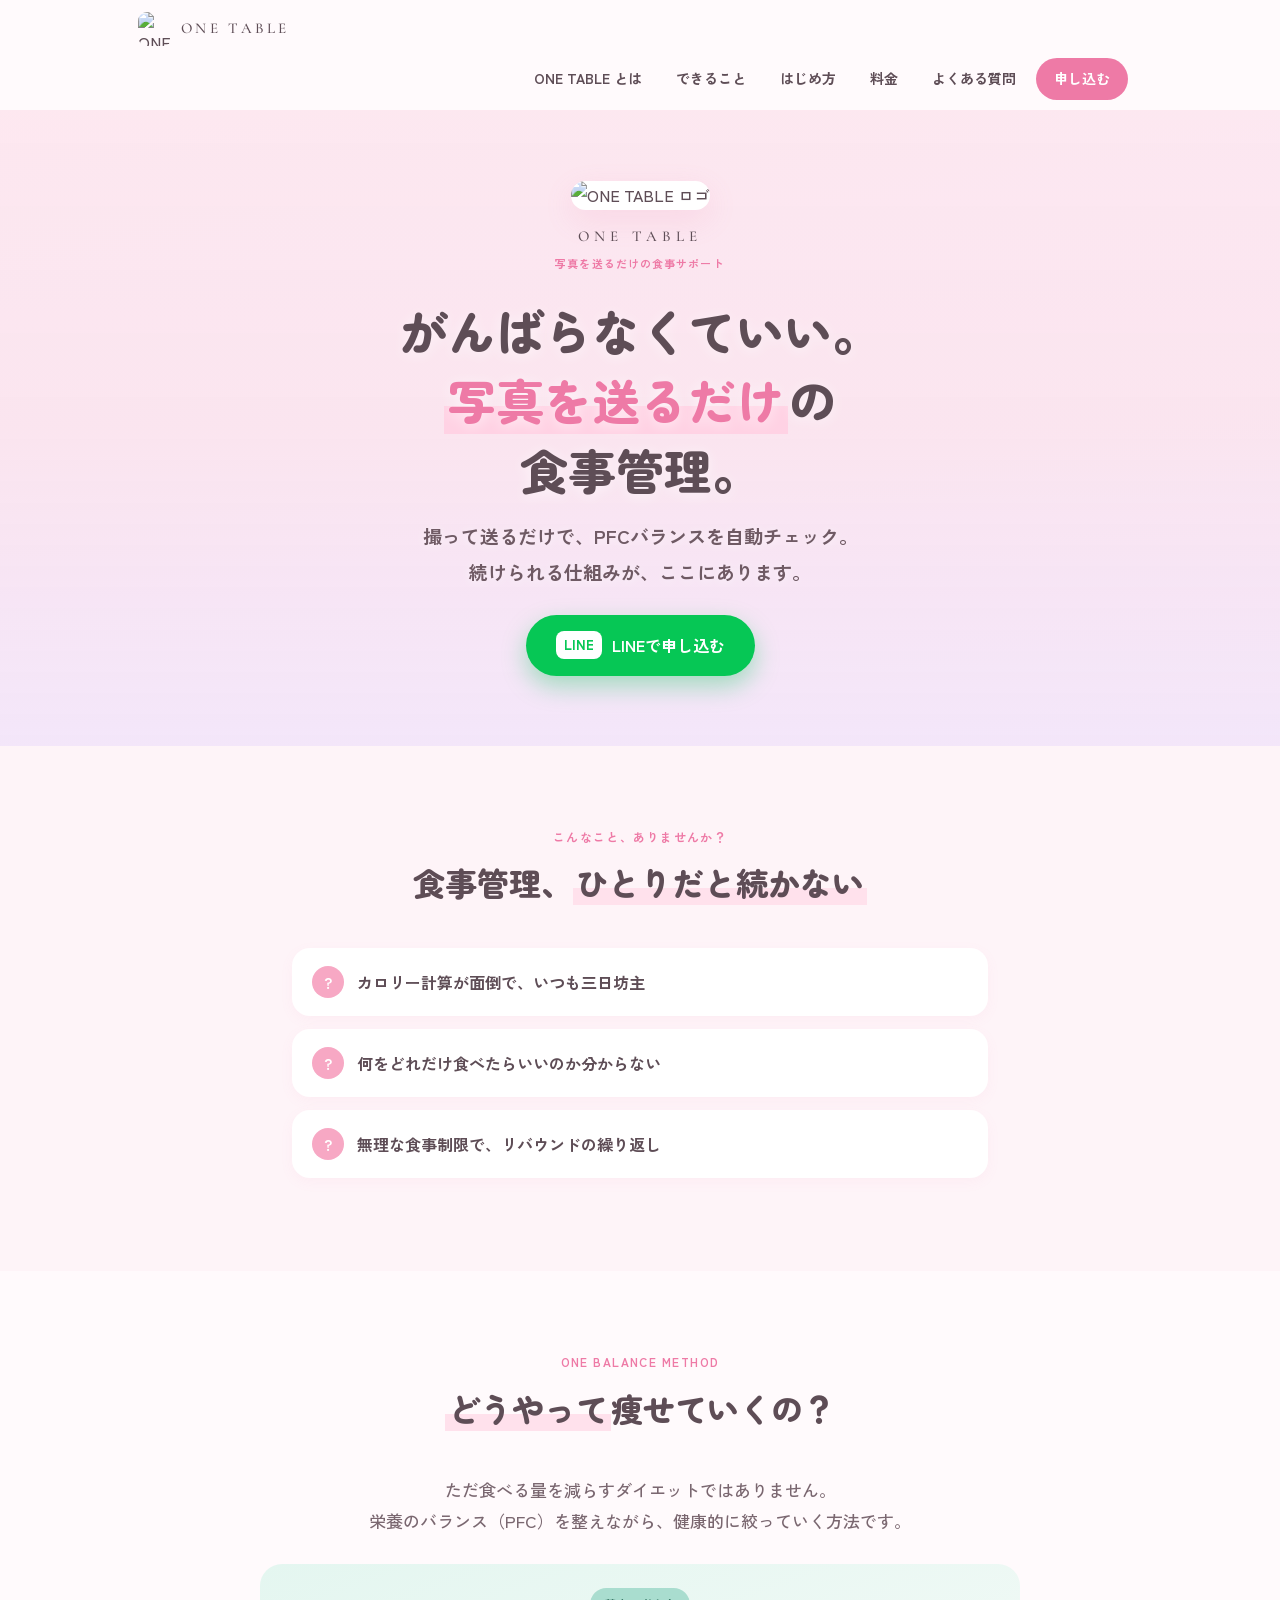
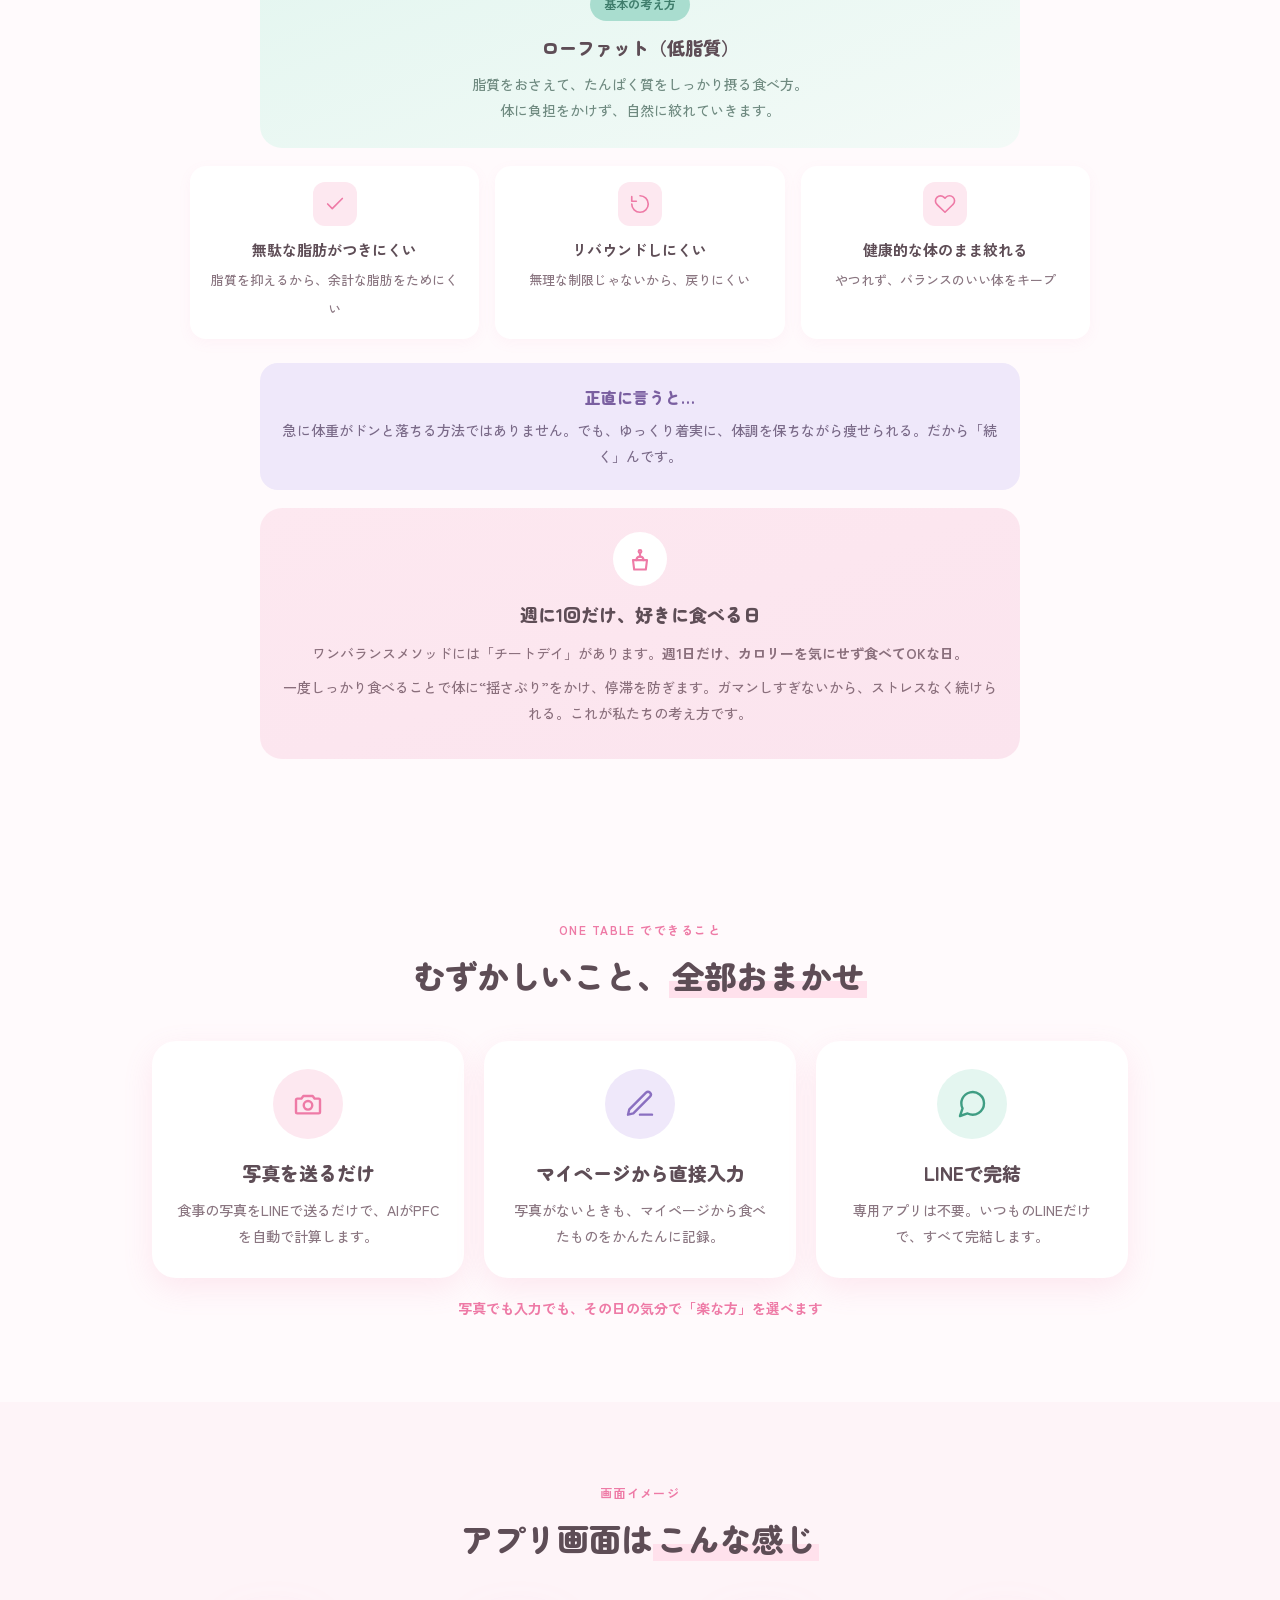
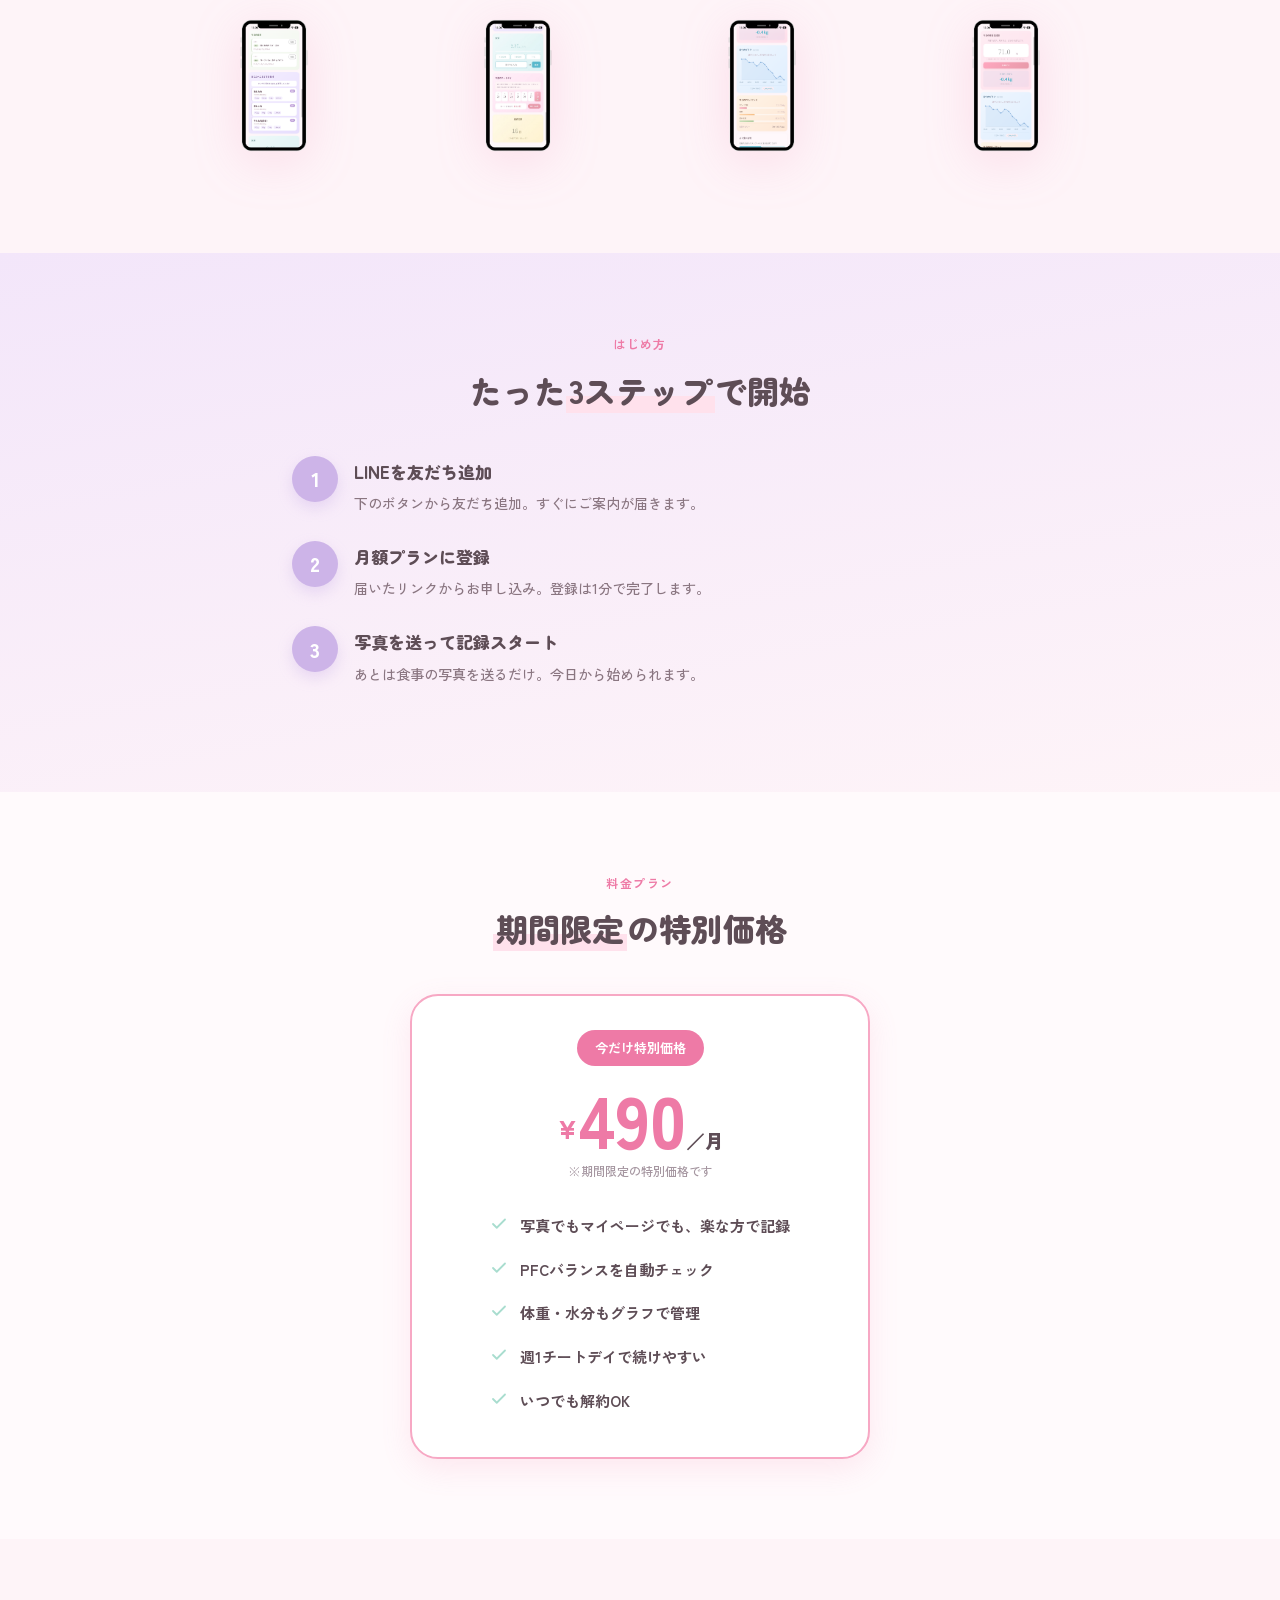
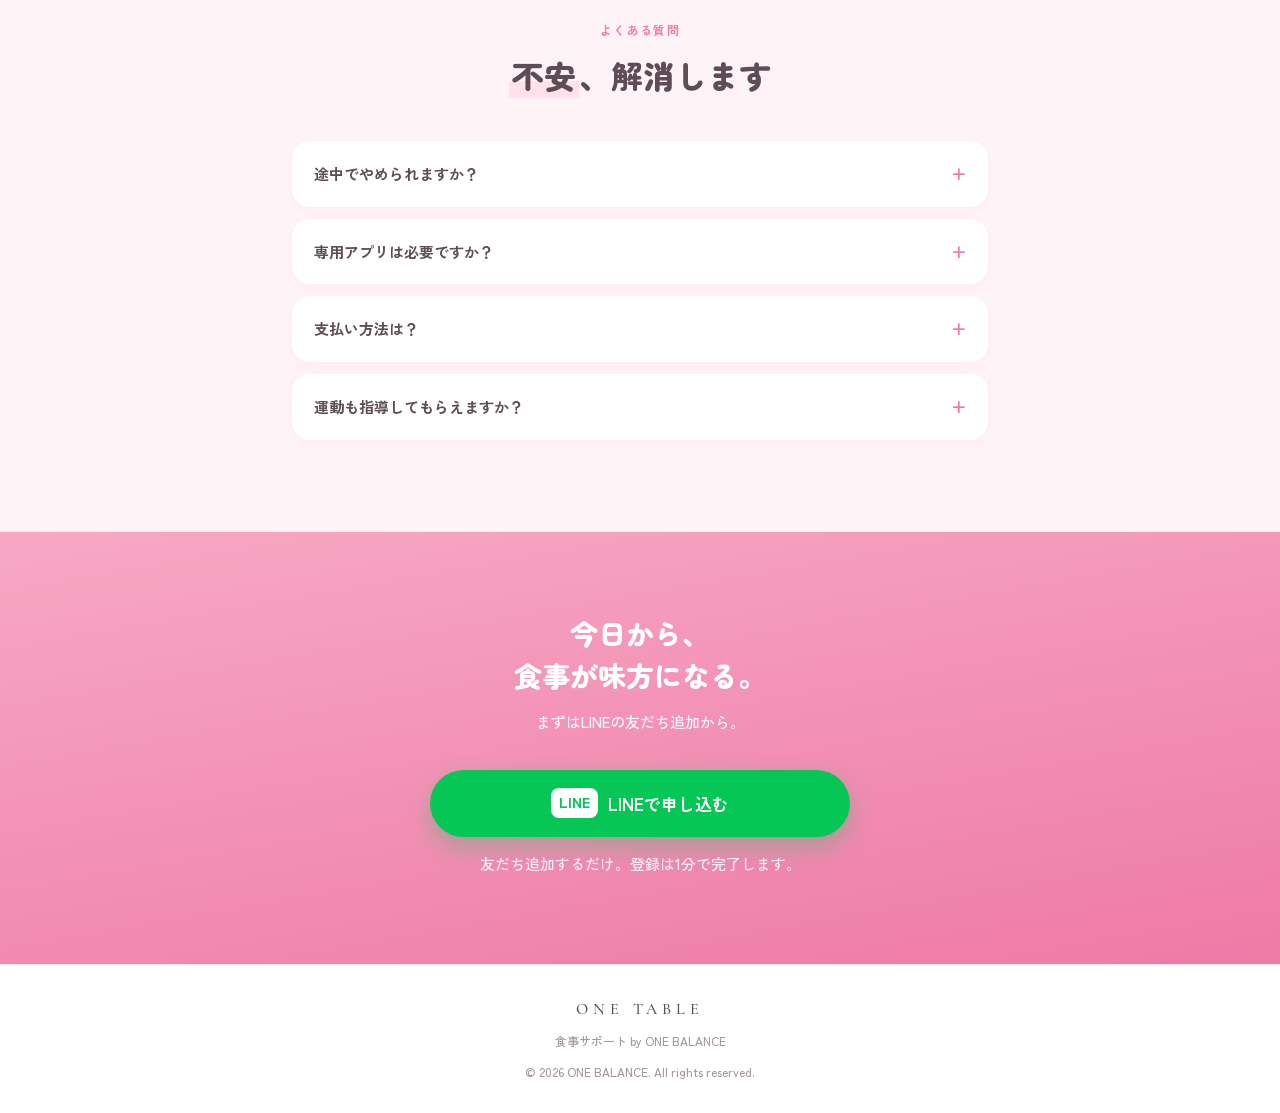
==== lp.html @ 88091630 "Add files via upload" ====
<!DOCTYPE html>
<html lang="ja">
<head>
<meta charset="UTF-8">
<meta name="viewport" content="width=device-width, initial-scale=1">
<meta http-equiv="Cache-Control" content="no-cache, no-store, must-revalidate">
<meta http-equiv="Pragma" content="no-cache">
<meta http-equiv="Expires" content="0">
<link rel="apple-touch-icon" href="https://onebalanceyume-beep.github.io/private-gym-trainer/onetre_logo.png">
<link rel="icon" type="image/png" href="https://onebalanceyume-beep.github.io/private-gym-trainer/onetre_logo.png">
<meta name="apple-mobile-web-app-capable" content="yes">
<meta name="apple-mobile-web-app-title" content="ONE TABLE">
<meta name="theme-color" content="#fde8f0">
<title>ONE TABLE｜写真を送るだけの食事サポート</title>
<meta name="description" content="写真を送るだけでPFCバランスを自動チェック。ローファット×週1チートデイで、健康的に続けられる食事サポート ONE TABLE。">
<link href="https://fonts.googleapis.com/css2?family=Zen+Maru+Gothic:wght@500;700;900&family=Zen+Kaku+Gothic+New:wght@400;500;700&family=Cormorant+Garamond:wght@400;500&display=swap" rel="stylesheet">
<style>
  :root{
    --pink:#f7a8c4; --pink-deep:#ee7aa6; --pink-bg:#fde8f0; --pink-bg2:#fef4f8;
    --lav:#cdb4e8; --lav-bg:#efe8fa; --mint:#a9ddcf; --mint-bg:#e4f6f0;
    --cream:#fffafc; --ink:#5e4d56; --ink-sub:#a596a0; --line:#06C755;
    --shadow:0 10px 30px rgba(238,122,166,.14);
    --font-head:"Zen Maru Gothic",sans-serif; --font-body:"Zen Kaku Gothic New",sans-serif;
  }
  *{box-sizing:border-box;margin:0;padding:0;-webkit-tap-highlight-color:transparent}
  html{scroll-behavior:smooth;-webkit-text-size-adjust:100%;text-size-adjust:100%}
  body{font-family:var(--font-body);color:var(--ink);background:var(--cream);line-height:1.85;overflow-x:hidden;font-weight:500}
  h1,h2,h3,.disp,.logo-name{font-family:var(--font-head)}
  .wrap{max-width:540px;margin:0 auto;padding:0 22px}
  section{padding:54px 0;scroll-margin-top:64px}
  .ic-svg{width:1em;height:1em;display:inline-block;vertical-align:-.125em;fill:none;stroke:currentColor;stroke-width:1.8;stroke-linecap:round;stroke-linejoin:round}

  /* ヘッダー */
  .hdr{position:sticky;top:0;z-index:50;background:rgba(255,250,252,.9);backdrop-filter:blur(10px);-webkit-backdrop-filter:blur(10px);border-bottom:1px solid var(--pink-bg)}
  .hdr-in{max-width:1040px;margin:0 auto;padding:12px 18px;display:flex;align-items:center;justify-content:space-between}
  .hdr-logo{display:flex;align-items:center;gap:9px}
  .hdr-logo img{width:34px;height:34px;border-radius:9px;object-fit:cover}
  .hdr-logo .nm{font-family:"Cormorant Garamond",serif;letter-spacing:.22em;font-size:15px;color:var(--ink)}
  .burger{width:42px;height:42px;border:none;background:transparent;display:flex;flex-direction:column;justify-content:center;align-items:center;gap:5px;cursor:pointer}
  .burger span{width:22px;height:2px;background:var(--ink);border-radius:2px;transition:.25s}
  .burger.on span:nth-child(1){transform:translateY(7px) rotate(45deg)}
  .burger.on span:nth-child(2){opacity:0}
  .burger.on span:nth-child(3){transform:translateY(-7px) rotate(-45deg)}
  .nav{max-height:0;overflow:hidden;transition:max-height .3s ease;background:rgba(255,250,252,.97);border-bottom:1px solid var(--pink-bg)}
  .nav.open{max-height:360px}
  .nav a{display:block;max-width:540px;margin:0 auto;padding:14px 22px;color:var(--ink);text-decoration:none;font-weight:700;border-bottom:1px solid var(--pink-bg2)}
  .nav a.apply{color:var(--pink-deep)}

  /* ヒーロー（写真背景・あすけん風） */
  .hero{
    position:relative;text-align:center;padding:46px 0 58px;overflow:hidden;
    background:
      linear-gradient(180deg, rgba(253,232,240,.80) 0%, rgba(251,228,238,.82) 50%, rgba(243,230,250,.88) 100%),
      url('HERO_PHOTO_URL.png') center/cover no-repeat,
      linear-gradient(170deg,var(--pink-bg),#f3e6fa);
  }
  .hero .inner{position:relative;z-index:1}
  .logo-img{width:84px;height:84px;border-radius:22px;object-fit:cover;box-shadow:var(--shadow);background:#fff}
  .logo-name{font-family:"Cormorant Garamond",serif;letter-spacing:.34em;font-size:15px;color:var(--ink);margin-top:13px}
  .logo-cap{font-size:11px;color:var(--pink-deep);letter-spacing:.1em;font-weight:700;margin-top:2px}
  .hero h1{font-size:clamp(27px,7.6vw,38px);font-weight:900;line-height:1.45;margin-top:22px;color:var(--ink);text-shadow:0 2px 14px rgba(255,255,255,.6)}
  .hero h1 .hl{background:linear-gradient(transparent 60%,#ffd2e4 60%);padding:0 4px;color:var(--pink-deep)}
  .hero p{font-size:clamp(14px,3.8vw,17px);margin-top:14px;color:#6f5a64;font-weight:700;text-shadow:0 1px 10px rgba(255,255,255,.7)}
  .hero .hero-cta{display:inline-flex;align-items:center;justify-content:center;gap:10px;background:var(--line);color:#fff;font-weight:700;font-size:16px;text-decoration:none;border-radius:999px;padding:16px 30px;box-shadow:0 10px 24px rgba(6,199,85,.35);margin-top:26px;transition:transform .15s ease}
  .hero .hero-cta:active{transform:scale(.97)}
  .hero .hero-cta .li{font-weight:900;background:#fff;color:var(--line);border-radius:8px;padding:2px 8px;font-size:13px}

  .imgph{border:2px dashed var(--pink);border-radius:22px;background:#fff;aspect-ratio:1/2;display:flex;flex-direction:column;align-items:center;justify-content:center;color:var(--pink-deep);font-weight:700;font-size:13px;gap:8px;padding:16px;text-align:center}
  .imgph .ic-svg{width:30px;height:30px;stroke-width:1.6}

  /* CTA */
  .cta{display:flex;align-items:center;justify-content:center;gap:10px;background:var(--line);color:#fff;font-weight:700;font-size:17px;text-decoration:none;border-radius:999px;padding:18px 24px;box-shadow:0 10px 24px rgba(6,199,85,.32);transition:transform .15s ease;max-width:420px;margin:0 auto}
  .cta:active{transform:scale(.97)}
  .cta .li{font-weight:900;background:#fff;color:var(--line);border-radius:8px;padding:2px 8px;font-size:14px}
  .cta-area{padding:34px 0 6px}
  .cta-note{text-align:center;font-size:12px;color:var(--ink-sub);margin-top:13px}

  .eyebrow{color:var(--pink-deep);font-weight:700;font-size:12px;letter-spacing:.12em;text-align:center;display:block;margin-bottom:10px}
  .stitle{font-size:clamp(21px,5.6vw,26px);font-weight:900;text-align:center;line-height:1.5;margin-bottom:30px;color:var(--ink)}
  .stitle .u{background:linear-gradient(transparent 62%,#ffe1ec 62%);padding:0 3px}

  .pains{background:var(--pink-bg2)}
  .pain{background:#fff;border-radius:18px;padding:18px 20px;margin-bottom:13px;font-weight:700;display:flex;gap:13px;align-items:center;box-shadow:0 4px 14px rgba(238,122,166,.06)}
  .pain .q{flex:none;width:32px;height:32px;border-radius:50%;background:var(--pink);color:#fff;display:flex;align-items:center;justify-content:center}

  .method{background:var(--cream)}
  .lead{text-align:center;font-size:15px;color:#7a6770;margin-bottom:28px;font-weight:500}
  .lowfat{background:linear-gradient(160deg,var(--mint-bg),#f3faf7);border-radius:22px;padding:24px 22px;margin-bottom:18px;text-align:center}
  .lowfat .tag{display:inline-block;background:var(--mint);color:#3f7d6c;border-radius:999px;font-size:12px;font-weight:700;padding:5px 14px;margin-bottom:10px}
  .lowfat h3{font-size:18px;font-weight:900;margin-bottom:8px}
  .lowfat p{font-size:14px;color:#6f8a80}
  .merits{display:flex;flex-direction:column;gap:12px;margin-bottom:18px}
  .merit{background:#fff;border-radius:16px;padding:16px 18px;display:flex;gap:14px;align-items:center;box-shadow:0 4px 14px rgba(238,122,166,.06)}
  .merit .mic{flex:none;width:44px;height:44px;border-radius:12px;background:var(--pink-bg);color:var(--pink-deep);display:flex;align-items:center;justify-content:center}
  .merit .mic .ic-svg{width:22px;height:22px}
  .merit b{font-size:15px;display:block;color:var(--ink)}
  .merit span{font-size:13px;color:#8a7681;font-weight:500}
  .honest{background:var(--lav-bg);border-radius:18px;padding:20px 22px;margin-bottom:18px;text-align:center}
  .honest h3{font-size:16px;font-weight:900;color:#7a5fa0;margin-bottom:6px}
  .honest p{font-size:14px;color:#7a6a88}
  .cheat{background:linear-gradient(160deg,var(--pink-bg),#fbe4ee);border-radius:22px;padding:24px 22px;text-align:center}
  .cheat .cic{width:54px;height:54px;border-radius:50%;background:#fff;color:var(--pink-deep);display:flex;align-items:center;justify-content:center;margin:0 auto 12px}
  .cheat .cic .ic-svg{width:28px;height:28px}
  .cheat h3{font-size:18px;font-weight:900;margin-bottom:10px}
  .cheat p{font-size:14px;color:#8a6f7c;margin-bottom:8px}

  .feats{display:flex;flex-direction:column;gap:16px}
  .feat{background:#fff;border-radius:24px;padding:28px 24px;box-shadow:var(--shadow);text-align:center}
  .feat .ic{width:70px;height:70px;border-radius:50%;margin:0 auto 16px;display:flex;align-items:center;justify-content:center}
  .feat .ic .ic-svg{width:32px;height:32px}
  .feat h3{font-size:19px;font-weight:900;margin-bottom:8px;color:var(--ink)}
  .feat p{font-size:14px;color:#8a7681;font-weight:500}
  .easynote{text-align:center;font-size:14px;color:var(--pink-deep);font-weight:700;margin:18px 0 0}

  .gallery{background:var(--pink-bg2)}
  .shots{display:flex;gap:14px;overflow-x:auto;padding:4px 22px 10px;scroll-snap-type:x mandatory;-webkit-overflow-scrolling:touch;scrollbar-width:none}
  .shots::-webkit-scrollbar{display:none}
  .shot{flex:0 0 64%;max-width:230px;scroll-snap-align:center}
  .shot img{width:100%;height:auto;display:block;border-radius:20px;filter:drop-shadow(0 10px 24px rgba(238,122,166,.18))}
  .shot .ph{aspect-ratio:1/2}

  .steps{background:linear-gradient(170deg,#f3e6fa,#fef4f8)}
  .step{display:flex;gap:16px;align-items:flex-start;margin-bottom:24px}
  .step .n{flex:none;width:46px;height:46px;border-radius:50%;background:var(--lav);color:#fff;font-weight:900;font-size:20px;display:flex;align-items:center;justify-content:center;box-shadow:0 6px 14px rgba(205,180,232,.4)}
  .step h3{font-size:17px;font-weight:900;margin-bottom:4px;color:var(--ink)}
  .step p{font-size:14px;color:#8a7681;font-weight:500}

  .price{background:var(--cream);text-align:center}
  .price-card{background:#fff;border:2.5px solid var(--pink);border-radius:28px;padding:34px 26px;box-shadow:var(--shadow);max-width:460px;margin:0 auto}
  .price-card .label{display:inline-block;background:var(--pink-deep);color:#fff;border-radius:999px;font-size:13px;font-weight:700;padding:6px 18px;margin-bottom:16px}
  .price-card .yen{font-weight:900;color:var(--pink-deep);line-height:1}
  .price-card .yen .mark{font-size:26px;vertical-align:10px}
  .price-card .yen .num{font-size:clamp(54px,16vw,72px)}
  .price-card .yen .per{font-size:19px;color:var(--ink)}
  .price-card .sub{font-size:12px;color:var(--ink-sub);margin-top:6px}
  .price-card ul{list-style:none;text-align:left;margin-top:22px;display:inline-block}
  .price-card li{font-weight:700;font-size:15px;padding:8px 0 8px 30px;position:relative;color:var(--ink)}
  .price-card li .ic-svg{position:absolute;left:0;top:11px;width:18px;height:18px;color:var(--mint);stroke-width:2.4}

  .faq{background:var(--pink-bg2)}
  details{background:#fff;border-radius:18px;padding:0 22px;margin-bottom:12px;box-shadow:0 4px 14px rgba(238,122,166,.06)}
  summary{font-weight:700;font-size:15px;padding:19px 0;cursor:pointer;list-style:none;display:flex;justify-content:space-between;align-items:center;gap:10px;color:var(--ink)}
  summary::-webkit-details-marker{display:none}
  summary::after{content:"＋";color:var(--pink-deep);font-weight:900;flex:none}
  details[open] summary::after{content:"−"}
  details p{padding:0 0 19px;font-size:14px;color:#8a7681;font-weight:500}
  details a{color:var(--pink-deep);font-weight:700}

  .final{background:linear-gradient(170deg,var(--pink),var(--pink-deep));color:#fff;text-align:center}
  .final h2{font-size:clamp(22px,6vw,28px);font-weight:900;margin-bottom:12px;line-height:1.5}
  .final p{font-size:15px;opacity:.96}

  footer{background:#fff;color:var(--ink-sub);text-align:center;font-size:12px;padding:30px 20px;border-top:1px solid var(--pink-bg)}
  footer .brand{font-family:"Cormorant Garamond",serif;letter-spacing:.3em;color:var(--ink);font-size:16px;margin-bottom:6px}

  /* ===================== PC（タブレット・PC）対応 ===================== */
  @media(min-width:820px){
    .wrap{max-width:1040px;padding:0 32px}
    section{padding:80px 0}
    /* ナビを横並びに（ハンバーガー非表示） */
    .burger{display:none}
    .nav{max-height:none;overflow:visible;background:transparent;border:none;display:flex;justify-content:flex-end;align-items:center;gap:6px;max-width:1040px;margin:0 auto;padding:0 32px 10px}
    .nav a{display:inline-block;border:none;padding:8px 14px;font-size:14px;margin:0}
    .nav a.apply{background:var(--pink-deep);color:#fff;border-radius:999px;padding:8px 18px}
    /* ヒーロー：写真をしっかり見せる */
    .hero{min-height:560px;display:flex;align-items:center;padding:70px 0}
    .hero h1{font-size:48px}
    .hero p{font-size:19px}
    .logo-img{width:96px;height:96px}
    /* 見出し */
    .stitle{font-size:32px;margin-bottom:42px}
    .lead{font-size:17px}
    /* 悩み・ステップ・メソッド本文・料金・FAQ は読みやすい幅に中央寄せ */
    .pains .wrap,.steps .wrap,.faq .wrap{max-width:760px}
    .method .lead,.lowfat,.honest,.cheat{max-width:760px;margin-left:auto;margin-right:auto}
    .lowfat{margin-bottom:18px}
    /* メソッドのメリット：横3列 */
    .merits{display:grid;grid-template-columns:repeat(3,1fr);gap:16px;max-width:900px;margin:0 auto 24px}
    .merit{flex-direction:column;text-align:center;align-items:center;gap:10px}
    /* できること：横3列 */
    .feats{display:grid;grid-template-columns:repeat(3,1fr);gap:20px}
    /* ギャラリー：中央に3枚並べる */
    .shots{justify-content:center;overflow:visible;flex-wrap:wrap}
    .shot{flex:0 0 230px}
    /* 悩みカードを2列に */
    .pains .pain{margin-bottom:13px}
  }
  @media(min-width:820px){
    .pains .wrap{display:flex;flex-direction:column}
  }
</style>
</head>
<body>

<!-- ヘッダー -->
<header class="hdr">
  <div class="hdr-in">
    <div class="hdr-logo">
      <img src="https://onebalanceyume-beep.github.io/private-gym-trainer/onetre_logo.png" alt="ONE TABLE">
      <span class="nm">ONE TABLE</span>
    </div>
    <button class="burger" id="burger" aria-label="メニュー"><span></span><span></span><span></span></button>
  </div>
  <nav class="nav" id="nav">
    <a href="#method">ONE TABLE とは</a>
    <a href="#features">できること</a>
    <a href="#steps">はじめ方</a>
    <a href="#price">料金</a>
    <a href="#faq">よくある質問</a>
    <a href="#apply" class="apply">申し込む</a>
  </nav>
</header>

<!-- ヒーロー（食材写真が背景） -->
<header class="hero">
  <div class="wrap inner">
    <img class="logo-img" src="https://onebalanceyume-beep.github.io/private-gym-trainer/onetre_logo.png" alt="ONE TABLE ロゴ">
    <div class="logo-name">ONE TABLE</div>
    <div class="logo-cap">写真を送るだけの食事サポート</div>
    <h1>がんばらなくていい。<br><span class="hl">写真を送るだけ</span>の<br>食事管理。</h1>
    <p>撮って送るだけで、PFCバランスを自動チェック。<br>続けられる仕組みが、ここにあります。</p>
    <!-- 【差し替え①】LINE友だち追加URL -->
    <a class="hero-cta" href="https://lin.ee/sGPm8DG"><span class="li">LINE</span>LINEで申し込む</a>
  </div>
</header>

<!-- 悩み -->
<section class="pains">
  <div class="wrap">
    <span class="eyebrow">こんなこと、ありませんか？</span>
    <h2 class="stitle">食事管理、<span class="u">ひとりだと続かない</span></h2>
    <div class="pain"><span class="q">?</span>カロリー計算が面倒で、いつも三日坊主</div>
    <div class="pain"><span class="q">?</span>何をどれだけ食べたらいいのか分からない</div>
    <div class="pain"><span class="q">?</span>無理な食事制限で、リバウンドの繰り返し</div>
  </div>
</section>

<!-- メソッド -->
<section class="method" id="method">
  <div class="wrap">
    <span class="eyebrow">ONE BALANCE METHOD</span>
    <h2 class="stitle"><span class="u">どうやって</span>痩せていくの？</h2>
    <p class="lead">ただ食べる量を減らすダイエットではありません。<br>栄養のバランス（PFC）を整えながら、健康的に絞っていく方法です。</p>

    <div class="lowfat">
      <span class="tag">基本の考え方</span>
      <h3>ローファット（低脂質）</h3>
      <p>脂質をおさえて、たんぱく質をしっかり摂る食べ方。<br>体に負担をかけず、自然に絞れていきます。</p>
    </div>

    <div class="merits">
      <div class="merit">
        <span class="mic"><svg class="ic-svg" viewBox="0 0 24 24"><path d="M20 6 9 17l-5-5"/></svg></span>
        <div><b>無駄な脂肪がつきにくい</b><span>脂質を抑えるから、余計な脂肪をためにくい</span></div>
      </div>
      <div class="merit">
        <span class="mic"><svg class="ic-svg" viewBox="0 0 24 24"><path d="M3 12a9 9 0 1 0 9-9"/><path d="M3 4v5h5"/></svg></span>
        <div><b>リバウンドしにくい</b><span>無理な制限じゃないから、戻りにくい</span></div>
      </div>
      <div class="merit">
        <span class="mic"><svg class="ic-svg" viewBox="0 0 24 24"><path d="M20.8 4.6a5.5 5.5 0 0 0-7.8 0L12 5.7l-1-1a5.5 5.5 0 0 0-7.8 7.8l1 1L12 21l7.8-7.6 1-1a5.5 5.5 0 0 0 0-7.8z"/></svg></span>
        <div><b>健康的な体のまま絞れる</b><span>やつれず、バランスのいい体をキープ</span></div>
      </div>
    </div>

    <div class="honest">
      <h3>正直に言うと…</h3>
      <p>急に体重がドンと落ちる方法ではありません。でも、ゆっくり着実に、体調を保ちながら痩せられる。だから「続く」んです。</p>
    </div>

    <div class="cheat">
      <span class="cic"><svg class="ic-svg" viewBox="0 0 24 24"><path d="M6 13h12l-1 8H7l-1-8z"/><path d="M9 13c0-2 1.5-3 3-3s3 1 3 3"/><path d="M12 7v3"/><circle cx="12" cy="5.5" r="1.2"/></svg></span>
      <h3>週に1回だけ、好きに食べる日</h3>
      <p>ワンバランスメソッドには「チートデイ」があります。<b>週1日だけ、カロリーを気にせず食べてOKな日。</b></p>
      <p>一度しっかり食べることで体に“揺さぶり”をかけ、停滞を防ぎます。ガマンしすぎないから、ストレスなく続けられる。これが私たちの考え方です。</p>
    </div>
  </div>
</section>

<!-- できること -->
<section id="features">
  <div class="wrap">
    <span class="eyebrow">ONE TABLE でできること</span>
    <h2 class="stitle">むずかしいこと、<span class="u">全部おまかせ</span></h2>
    <div class="feats">
      <div class="feat">
        <div class="ic" style="background:var(--pink-bg);color:var(--pink-deep)"><svg class="ic-svg" viewBox="0 0 24 24"><path d="M4 8h3l1.5-2h7L17 8h3a1 1 0 0 1 1 1v9a1 1 0 0 1-1 1H4a1 1 0 0 1-1-1V9a1 1 0 0 1 1-1z"/><circle cx="12" cy="13" r="3.2"/></svg></div>
        <h3>写真を送るだけ</h3>
        <p>食事の写真をLINEで送るだけで、AIがPFCを自動で計算します。</p>
      </div>
      <div class="feat">
        <div class="ic" style="background:var(--lav-bg);color:#8a6fc0"><svg class="ic-svg" viewBox="0 0 24 24"><path d="M12 20h9"/><path d="M16.5 3.5a2.1 2.1 0 0 1 3 3L7 19l-4 1 1-4 12.5-12.5z"/></svg></div>
        <h3>マイページから直接入力</h3>
        <p>写真がないときも、マイページから食べたものをかんたんに記録。</p>
      </div>
      <div class="feat">
        <div class="ic" style="background:var(--mint-bg);color:#3f9d83"><svg class="ic-svg" viewBox="0 0 24 24"><path d="M21 11.5a8.5 8.5 0 0 1-12.3 7.6L3 21l1.9-5.7A8.5 8.5 0 1 1 21 11.5z"/></svg></div>
        <h3>LINEで完結</h3>
        <p>専用アプリは不要。いつものLINEだけで、すべて完結します。</p>
      </div>
    </div>
    <p class="easynote">写真でも入力でも、その日の気分で「楽な方」を選べます</p>
  </div>
</section>

<!-- ギャラリー -->
<section class="gallery">
  <div class="wrap">
    <span class="eyebrow">画面イメージ</span>
    <h2 class="stitle">アプリ画面は<span class="u">こんな感じ</span></h2>
  </div>
  <div class="shots">
    <div class="shot"><img src="APP_IMG_1.png" alt="おすすめ食材の画面" loading="lazy"></div>
    <div class="shot"><img src="app4.png" alt="体重記録の画面" loading="lazy"></div>
    <div class="shot"><img src="APP_IMG_2.png" alt="PFCバランスの画面" loading="lazy"></div>
    <div class="shot"><img src="APP_IMG_3.png" alt="チートデイの画面" loading="lazy"></div>
  </div>
</section>

<!-- 3ステップ -->
<section class="steps" id="steps">
  <div class="wrap">
    <span class="eyebrow">はじめ方</span>
    <h2 class="stitle">たった<span class="u">3ステップ</span>で開始</h2>
    <div class="step"><span class="n">1</span><div><h3>LINEを友だち追加</h3><p>下のボタンから友だち追加。すぐにご案内が届きます。</p></div></div>
    <div class="step"><span class="n">2</span><div><h3>月額プランに登録</h3><p>届いたリンクからお申し込み。登録は1分で完了します。</p></div></div>
    <div class="step"><span class="n">3</span><div><h3>写真を送って記録スタート</h3><p>あとは食事の写真を送るだけ。今日から始められます。</p></div></div>
  </div>
</section>

<!-- 料金 -->
<section class="price" id="price">
  <div class="wrap">
    <span class="eyebrow">料金プラン</span>
    <h2 class="stitle"><span class="u">期間限定</span>の特別価格</h2>
    <div class="price-card">
      <span class="label">今だけ特別価格</span>
      <div class="yen"><span class="mark">¥</span><span class="num">490</span><span class="per">／月</span></div>
      <div class="sub">※期間限定の特別価格です</div>
      <ul>
        <li><svg class="ic-svg" viewBox="0 0 24 24"><path d="M20 6 9 17l-5-5"/></svg>写真でもマイページでも、楽な方で記録</li>
        <li><svg class="ic-svg" viewBox="0 0 24 24"><path d="M20 6 9 17l-5-5"/></svg>PFCバランスを自動チェック</li>
        <li><svg class="ic-svg" viewBox="0 0 24 24"><path d="M20 6 9 17l-5-5"/></svg>体重・水分もグラフで管理</li>
        <li><svg class="ic-svg" viewBox="0 0 24 24"><path d="M20 6 9 17l-5-5"/></svg>週1チートデイで続けやすい</li>
        <li><svg class="ic-svg" viewBox="0 0 24 24"><path d="M20 6 9 17l-5-5"/></svg>いつでも解約OK</li>
      </ul>
    </div>
  </div>
</section>

<!-- FAQ -->
<section class="faq" id="faq">
  <div class="wrap">
    <span class="eyebrow">よくある質問</span>
    <h2 class="stitle"><span class="u">不安</span>、解消します</h2>
    <details><summary>途中でやめられますか？</summary><p>はい、いつでも解約できます。LINEの「設定」からお手続きいただけ、違約金などは一切ありません。</p></details>
    <details><summary>専用アプリは必要ですか？</summary><p>必要ありません。いつもお使いのLINEがあれば大丈夫です。写真の記録もマイページの閲覧も、すべてLINEで完結します。</p></details>
    <details><summary>支払い方法は？</summary><p>クレジットカードでのお支払いです。お申し込み後、自動で毎月決済されます。</p></details>
    <details><summary>運動も指導してもらえますか？</summary><p>ONE TABLE は食事サポートが中心です。トレーニングをご希望の方は、パーソナルトレーニングに通われる方向けに対応しています。詳しくは<a href="https://one-tre.com" target="_blank" rel="noopener">こちら（ONE TRE）</a>をご覧ください。</p></details>
  </div>
</section>

<!-- 最終CTA -->
<section class="final" id="apply">
  <div class="wrap">
    <h2>今日から、<br>食事が味方になる。</h2>
    <p>まずはLINEの友だち追加から。</p>
    <div class="cta-area">
      <!-- 【差し替え①】LINE友だち追加URL -->
      <a class="cta" href="https://lin.ee/sGPm8DG"><span class="li">LINE</span>LINEで申し込む</a>
      <p class="cta-note" style="color:rgba(255,255,255,.9)">友だち追加するだけ。登録は1分で完了します。</p>
    </div>
  </div>
</section>

<footer>
  <div class="brand">ONE TABLE</div>
  <div>食事サポート by ONE BALANCE</div>
  <div style="margin-top:8px">© 2026 ONE BALANCE. All rights reserved.</div>
</footer>

<script>
  (function(){
    var b=document.getElementById('burger'), n=document.getElementById('nav');
    b.addEventListener('click',function(){ b.classList.toggle('on'); n.classList.toggle('open'); });
    n.querySelectorAll('a').forEach(function(a){
      a.addEventListener('click',function(){ b.classList.remove('on'); n.classList.remove('open'); });
    });
  })();
</script>

</body>
</html>
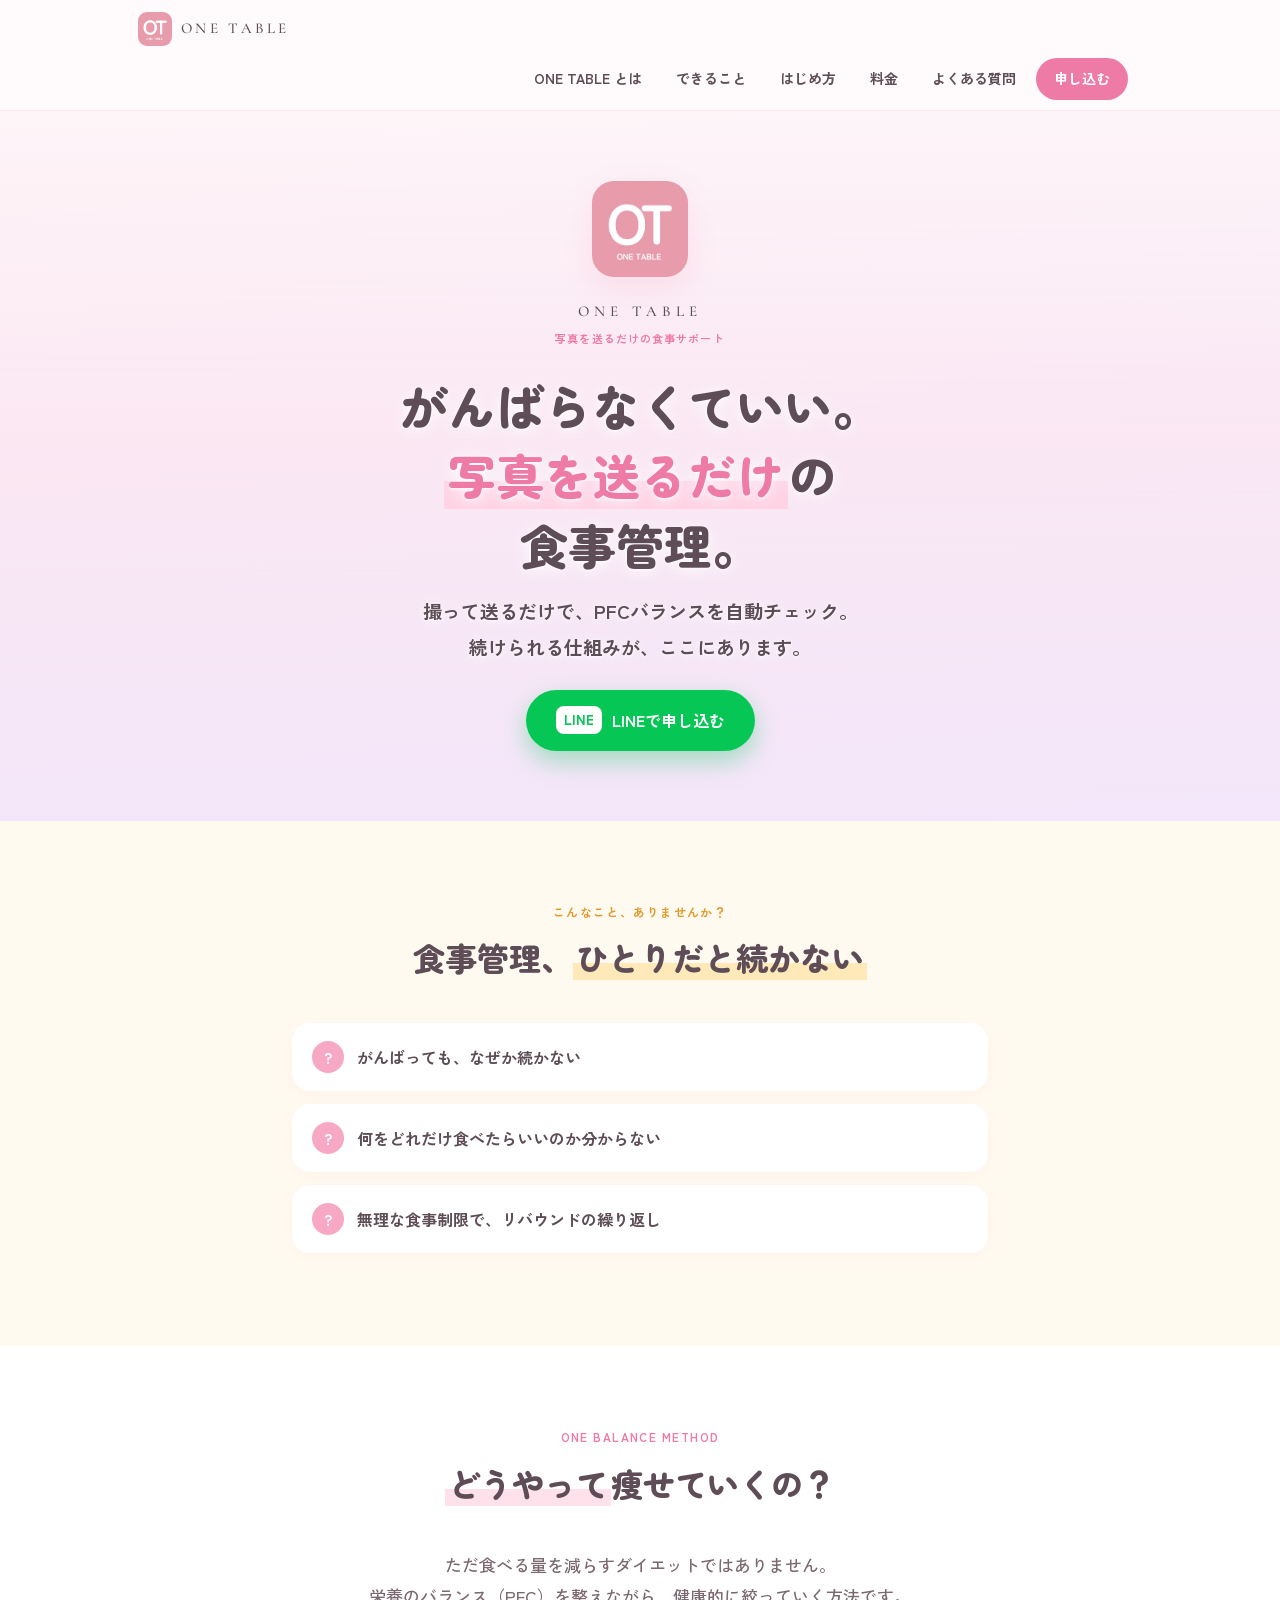
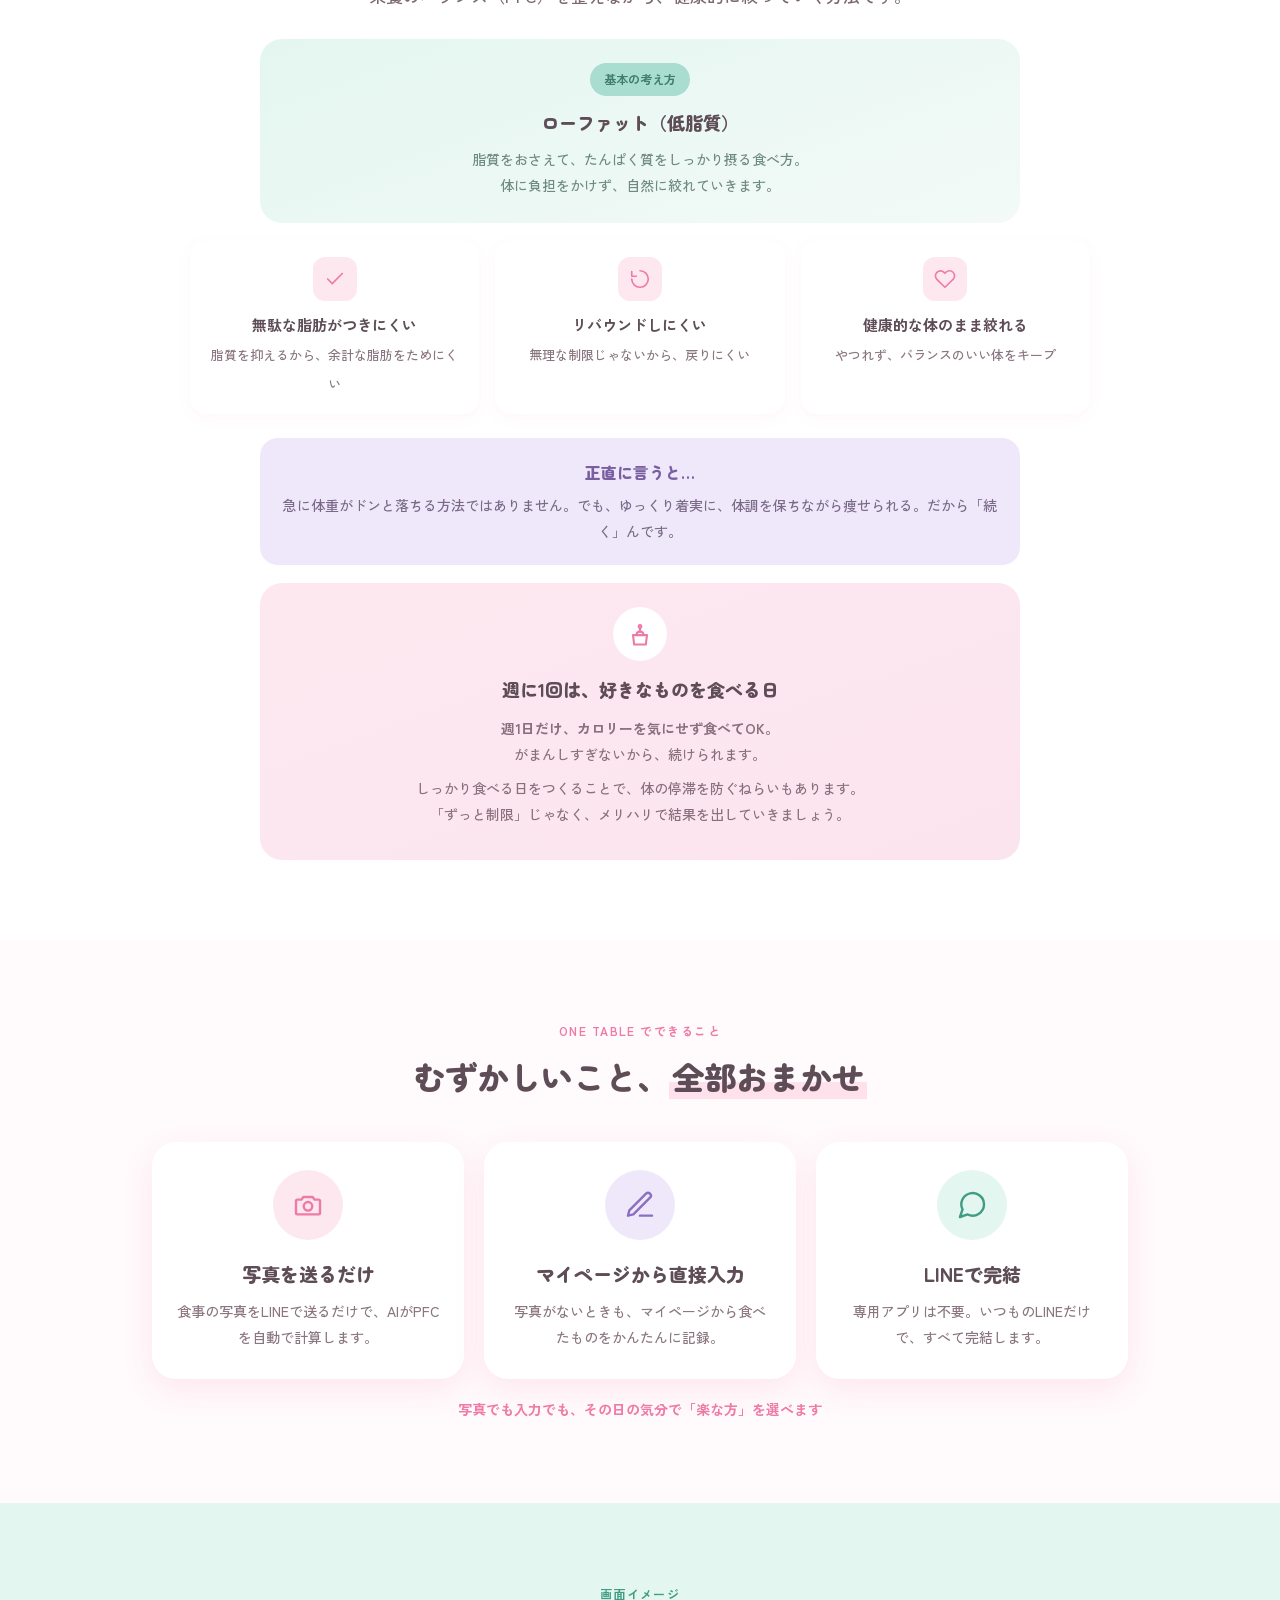
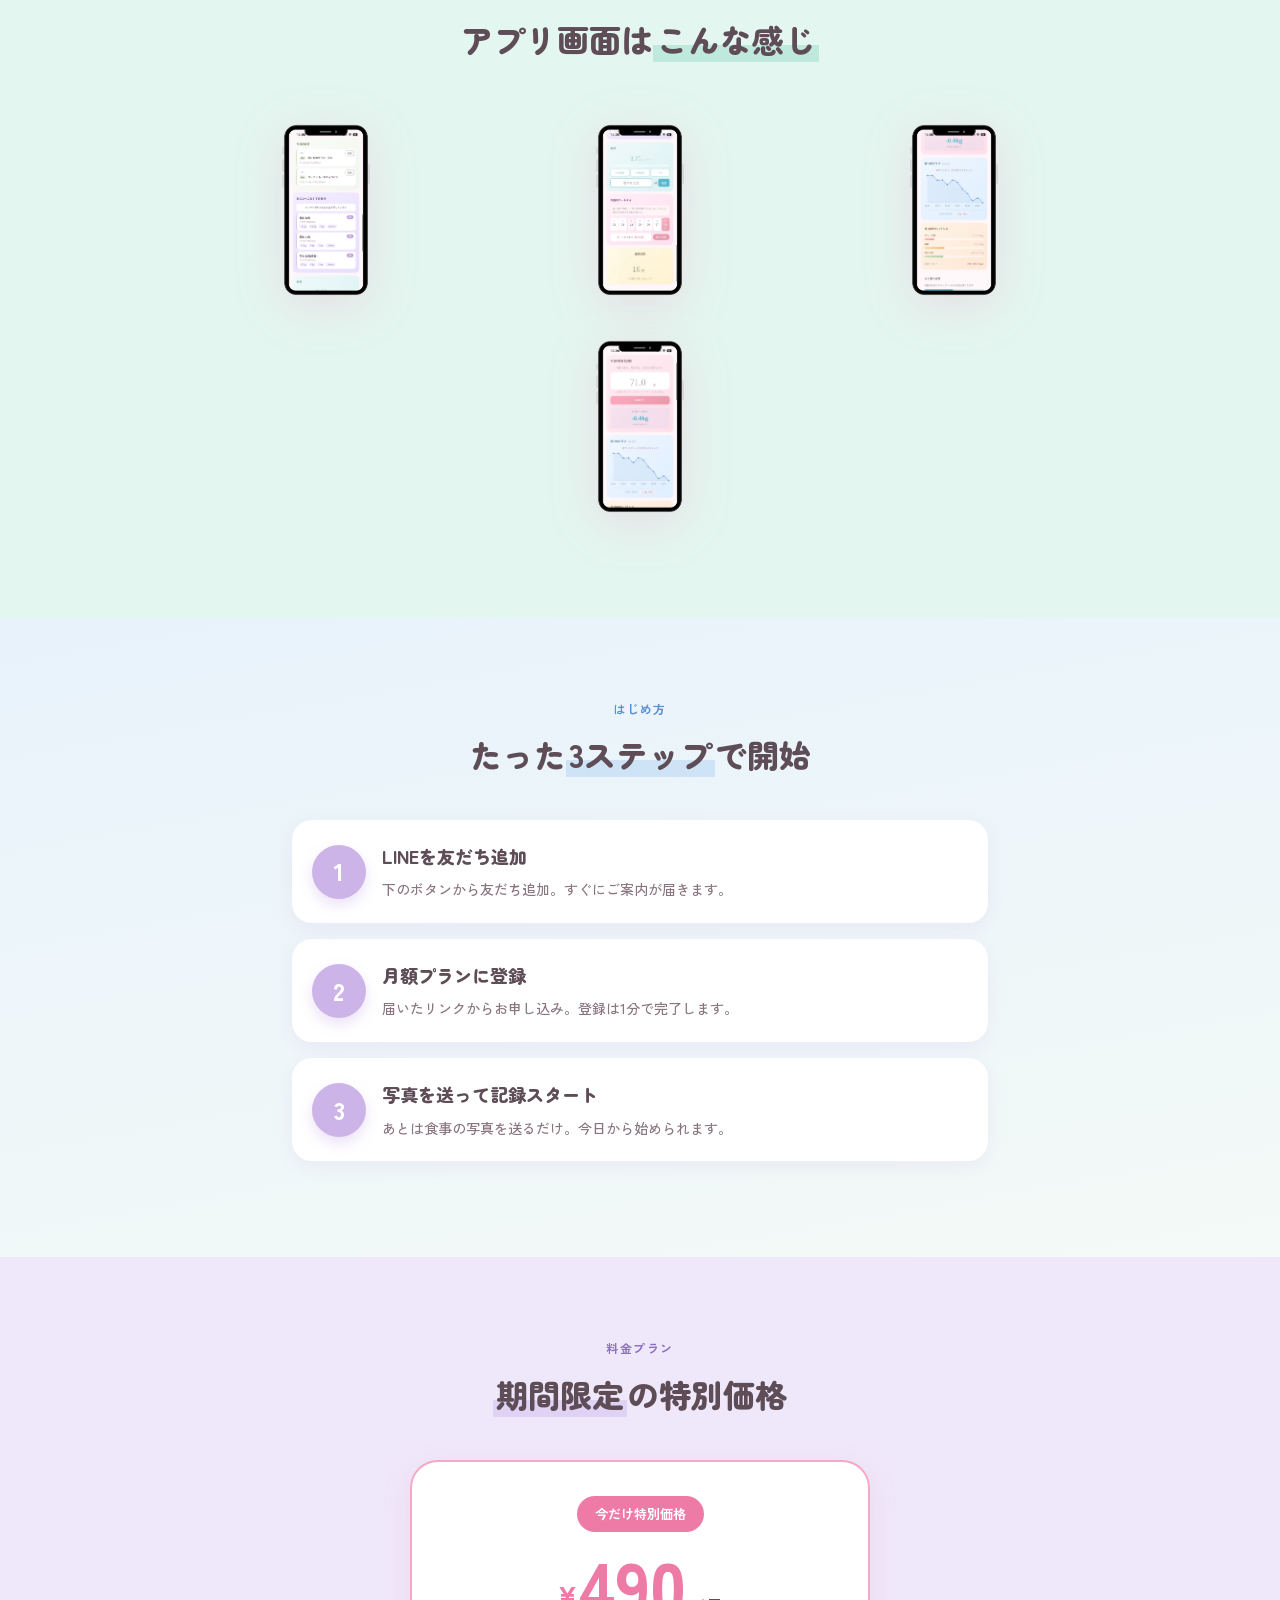
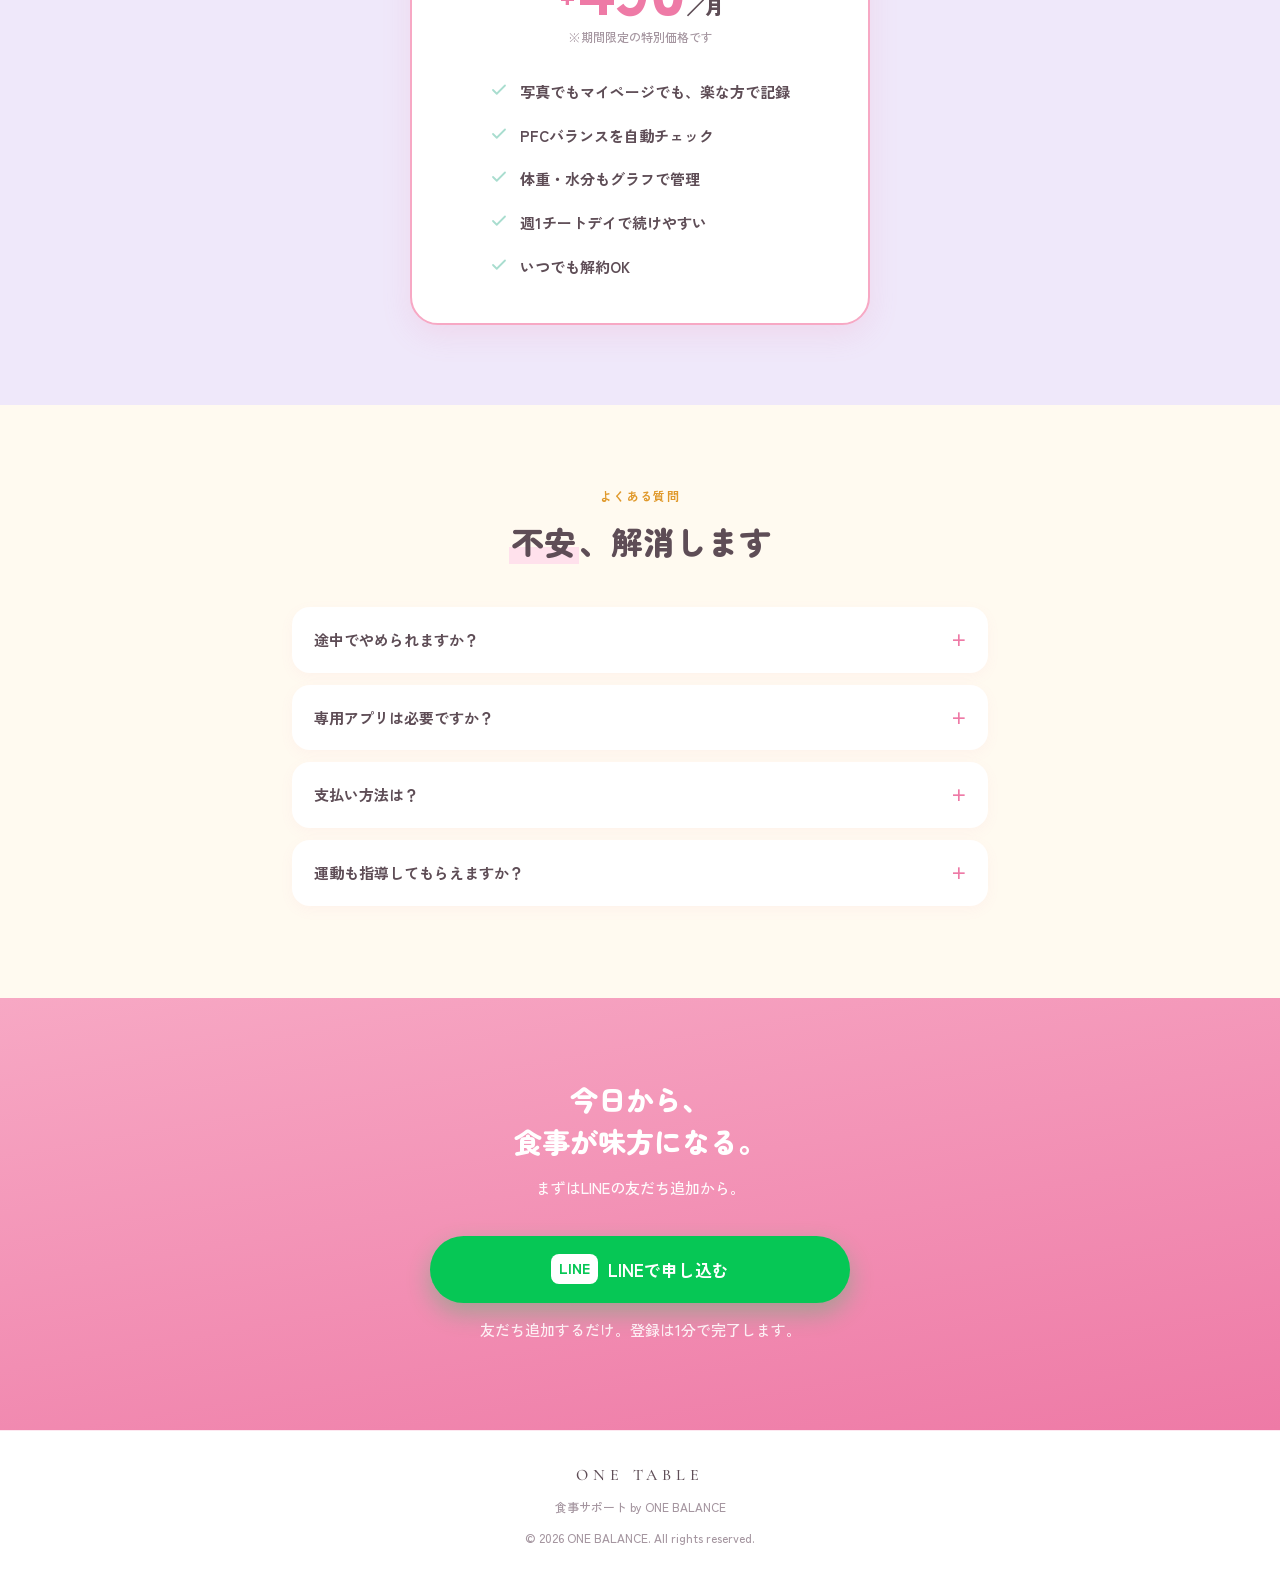
==== commit c7d6a4be: "Update lp.html" ====
--- a/lp.html
+++ b/lp.html
@@ -6,8 +6,8 @@
 <meta http-equiv="Cache-Control" content="no-cache, no-store, must-revalidate">
 <meta http-equiv="Pragma" content="no-cache">
 <meta http-equiv="Expires" content="0">
-<link rel="apple-touch-icon" href="https://onebalanceyume-beep.github.io/private-gym-trainer/onetre_logo.png">
-<link rel="icon" type="image/png" href="https://onebalanceyume-beep.github.io/private-gym-trainer/onetre_logo.png">
+<link rel="apple-touch-icon" href="ot_logo.png">
+<link rel="icon" type="image/png" href="ot_logo.png">
 <meta name="apple-mobile-web-app-capable" content="yes">
 <meta name="apple-mobile-web-app-title" content="ONE TABLE">
 <meta name="theme-color" content="#fde8f0">
@@ -50,7 +50,7 @@
   .hero{
     position:relative;text-align:center;padding:46px 0 58px;overflow:hidden;
     background:
-      linear-gradient(180deg, rgba(253,232,240,.80) 0%, rgba(251,228,238,.82) 50%, rgba(243,230,250,.88) 100%),
+      linear-gradient(180deg, rgba(255,255,255,.55) 0%, rgba(253,232,240,.45) 45%, rgba(243,230,250,.72) 100%),
       url('HERO_PHOTO_URL.png') center/cover no-repeat,
       linear-gradient(170deg,var(--pink-bg),#f3e6fa);
   }
@@ -58,9 +58,9 @@
   .logo-img{width:84px;height:84px;border-radius:22px;object-fit:cover;box-shadow:var(--shadow);background:#fff}
   .logo-name{font-family:"Cormorant Garamond",serif;letter-spacing:.34em;font-size:15px;color:var(--ink);margin-top:13px}
   .logo-cap{font-size:11px;color:var(--pink-deep);letter-spacing:.1em;font-weight:700;margin-top:2px}
-  .hero h1{font-size:clamp(27px,7.6vw,38px);font-weight:900;line-height:1.45;margin-top:22px;color:var(--ink);text-shadow:0 2px 14px rgba(255,255,255,.6)}
+  .hero h1{font-size:clamp(27px,7.6vw,38px);font-weight:900;line-height:1.45;margin-top:22px;color:var(--ink);text-shadow:0 2px 16px rgba(255,255,255,.95),0 1px 3px rgba(255,255,255,.9)}
   .hero h1 .hl{background:linear-gradient(transparent 60%,#ffd2e4 60%);padding:0 4px;color:var(--pink-deep)}
-  .hero p{font-size:clamp(14px,3.8vw,17px);margin-top:14px;color:#6f5a64;font-weight:700;text-shadow:0 1px 10px rgba(255,255,255,.7)}
+  .hero p{font-size:clamp(14px,3.8vw,17px);margin-top:14px;color:#5e4d56;font-weight:700;text-shadow:0 1px 12px rgba(255,255,255,.95),0 1px 3px rgba(255,255,255,.9)}
   .hero .hero-cta{display:inline-flex;align-items:center;justify-content:center;gap:10px;background:var(--line);color:#fff;font-weight:700;font-size:16px;text-decoration:none;border-radius:999px;padding:16px 30px;box-shadow:0 10px 24px rgba(6,199,85,.35);margin-top:26px;transition:transform .15s ease}
   .hero .hero-cta:active{transform:scale(.97)}
   .hero .hero-cta .li{font-weight:900;background:#fff;color:var(--line);border-radius:8px;padding:2px 8px;font-size:13px}
@@ -79,11 +79,11 @@
   .stitle{font-size:clamp(21px,5.6vw,26px);font-weight:900;text-align:center;line-height:1.5;margin-bottom:30px;color:var(--ink)}
   .stitle .u{background:linear-gradient(transparent 62%,#ffe1ec 62%);padding:0 3px}
 
-  .pains{background:var(--pink-bg2)}
+  .pains{background:#fffaf0}
   .pain{background:#fff;border-radius:18px;padding:18px 20px;margin-bottom:13px;font-weight:700;display:flex;gap:13px;align-items:center;box-shadow:0 4px 14px rgba(238,122,166,.06)}
   .pain .q{flex:none;width:32px;height:32px;border-radius:50%;background:var(--pink);color:#fff;display:flex;align-items:center;justify-content:center}
 
-  .method{background:var(--cream)}
+  .method{background:#ffffff}
   .lead{text-align:center;font-size:15px;color:#7a6770;margin-bottom:28px;font-weight:500}
   .lowfat{background:linear-gradient(160deg,var(--mint-bg),#f3faf7);border-radius:22px;padding:24px 22px;margin-bottom:18px;text-align:center}
   .lowfat .tag{display:inline-block;background:var(--mint);color:#3f7d6c;border-radius:999px;font-size:12px;font-weight:700;padding:5px 14px;margin-bottom:10px}
@@ -112,20 +112,20 @@
   .feat p{font-size:14px;color:#8a7681;font-weight:500}
   .easynote{text-align:center;font-size:14px;color:var(--pink-deep);font-weight:700;margin:18px 0 0}
 
-  .gallery{background:var(--pink-bg2)}
+  .gallery{background:var(--mint-bg)}
   .shots{display:flex;gap:14px;overflow-x:auto;padding:4px 22px 10px;scroll-snap-type:x mandatory;-webkit-overflow-scrolling:touch;scrollbar-width:none}
   .shots::-webkit-scrollbar{display:none}
-  .shot{flex:0 0 64%;max-width:230px;scroll-snap-align:center}
+  .shot{flex:0 0 84%;max-width:340px;scroll-snap-align:center}
   .shot img{width:100%;height:auto;display:block;border-radius:20px;filter:drop-shadow(0 10px 24px rgba(238,122,166,.18))}
   .shot .ph{aspect-ratio:1/2}
 
-  .steps{background:linear-gradient(170deg,#f3e6fa,#fef4f8)}
-  .step{display:flex;gap:16px;align-items:flex-start;margin-bottom:24px}
-  .step .n{flex:none;width:46px;height:46px;border-radius:50%;background:var(--lav);color:#fff;font-weight:900;font-size:20px;display:flex;align-items:center;justify-content:center;box-shadow:0 6px 14px rgba(205,180,232,.4)}
-  .step h3{font-size:17px;font-weight:900;margin-bottom:4px;color:var(--ink)}
+  .steps{background:linear-gradient(170deg,#e8f2fb,#f3faf7)}
+  .step{display:flex;gap:16px;align-items:center;margin-bottom:16px;background:#fff;border-radius:20px;padding:20px;box-shadow:0 6px 18px rgba(205,180,232,.18)}
+  .step .n{flex:none;width:54px;height:54px;border-radius:50%;background:var(--lav);color:#fff;font-weight:900;font-size:24px;display:flex;align-items:center;justify-content:center;box-shadow:0 6px 14px rgba(205,180,232,.4)}
+  .step h3{font-size:18px;font-weight:900;margin-bottom:4px;color:var(--ink)}
   .step p{font-size:14px;color:#8a7681;font-weight:500}
 
-  .price{background:var(--cream);text-align:center}
+  .price{background:var(--lav-bg);text-align:center}
   .price-card{background:#fff;border:2.5px solid var(--pink);border-radius:28px;padding:34px 26px;box-shadow:var(--shadow);max-width:460px;margin:0 auto}
   .price-card .label{display:inline-block;background:var(--pink-deep);color:#fff;border-radius:999px;font-size:13px;font-weight:700;padding:6px 18px;margin-bottom:16px}
   .price-card .yen{font-weight:900;color:var(--pink-deep);line-height:1}
@@ -137,7 +137,7 @@
   .price-card li{font-weight:700;font-size:15px;padding:8px 0 8px 30px;position:relative;color:var(--ink)}
   .price-card li .ic-svg{position:absolute;left:0;top:11px;width:18px;height:18px;color:var(--mint);stroke-width:2.4}
 
-  .faq{background:var(--pink-bg2)}
+  .faq{background:#fffaf0}
   details{background:#fff;border-radius:18px;padding:0 22px;margin-bottom:12px;box-shadow:0 4px 14px rgba(238,122,166,.06)}
   summary{font-weight:700;font-size:15px;padding:19px 0;cursor:pointer;list-style:none;display:flex;justify-content:space-between;align-items:center;gap:10px;color:var(--ink)}
   summary::-webkit-details-marker{display:none}
@@ -181,13 +181,24 @@
     .feats{display:grid;grid-template-columns:repeat(3,1fr);gap:20px}
     /* ギャラリー：中央に3枚並べる */
     .shots{justify-content:center;overflow:visible;flex-wrap:wrap}
-    .shot{flex:0 0 230px}
+    .shot{flex:0 0 300px}
     /* 悩みカードを2列に */
     .pains .pain{margin-bottom:13px}
   }
   @media(min-width:820px){
     .pains .wrap{display:flex;flex-direction:column}
   }
+
+  /* 案1: カラフル差し色（セクション別アクセント） */
+  .pains .eyebrow{color:#e0992b}
+  .gallery .eyebrow{color:#3f9d83}
+  .steps .eyebrow{color:#5b8fd0}
+  .price .eyebrow{color:#8a6fc0}
+  .faq .eyebrow{color:#e0992b}
+  .pains .stitle .u{background:linear-gradient(transparent 62%,#ffe9b8 62%)}
+  .gallery .stitle .u{background:linear-gradient(transparent 62%,#bfe9dc 62%)}
+  .steps .stitle .u{background:linear-gradient(transparent 62%,#cfe3f7 62%)}
+  .price .stitle .u{background:linear-gradient(transparent 62%,#e0d2f5 62%)}
 </style>
 </head>
 <body>
@@ -196,7 +207,7 @@
 <header class="hdr">
   <div class="hdr-in">
     <div class="hdr-logo">
-      <img src="https://onebalanceyume-beep.github.io/private-gym-trainer/onetre_logo.png" alt="ONE TABLE">
+      <img src="ot_logo.png" alt="ONE TABLE">
       <span class="nm">ONE TABLE</span>
     </div>
     <button class="burger" id="burger" aria-label="メニュー"><span></span><span></span><span></span></button>
@@ -214,7 +225,7 @@
 <!-- ヒーロー（食材写真が背景） -->
 <header class="hero">
   <div class="wrap inner">
-    <img class="logo-img" src="https://onebalanceyume-beep.github.io/private-gym-trainer/onetre_logo.png" alt="ONE TABLE ロゴ">
+    <img class="logo-img" src="ot_logo.png" alt="ONE TABLE ロゴ">
     <div class="logo-name">ONE TABLE</div>
     <div class="logo-cap">写真を送るだけの食事サポート</div>
     <h1>がんばらなくていい。<br><span class="hl">写真を送るだけ</span>の<br>食事管理。</h1>
@@ -229,7 +240,7 @@
   <div class="wrap">
     <span class="eyebrow">こんなこと、ありませんか？</span>
     <h2 class="stitle">食事管理、<span class="u">ひとりだと続かない</span></h2>
-    <div class="pain"><span class="q">?</span>カロリー計算が面倒で、いつも三日坊主</div>
+    <div class="pain"><span class="q">?</span>がんばっても、なぜか続かない</div>
     <div class="pain"><span class="q">?</span>何をどれだけ食べたらいいのか分からない</div>
     <div class="pain"><span class="q">?</span>無理な食事制限で、リバウンドの繰り返し</div>
   </div>
@@ -270,9 +281,9 @@
 
     <div class="cheat">
       <span class="cic"><svg class="ic-svg" viewBox="0 0 24 24"><path d="M6 13h12l-1 8H7l-1-8z"/><path d="M9 13c0-2 1.5-3 3-3s3 1 3 3"/><path d="M12 7v3"/><circle cx="12" cy="5.5" r="1.2"/></svg></span>
-      <h3>週に1回だけ、好きに食べる日</h3>
-      <p>ワンバランスメソッドには「チートデイ」があります。<b>週1日だけ、カロリーを気にせず食べてOKな日。</b></p>
-      <p>一度しっかり食べることで体に“揺さぶり”をかけ、停滞を防ぎます。ガマンしすぎないから、ストレスなく続けられる。これが私たちの考え方です。</p>
+      <h3>週に1回は、好きなものを食べる日</h3>
+      <p><b>週1日だけ、カロリーを気にせず食べてOK。</b><br>がまんしすぎないから、続けられます。</p>
+      <p>しっかり食べる日をつくることで、体の停滞を防ぐねらいもあります。<br>「ずっと制限」じゃなく、メリハリで結果を出していきましょう。</p>
     </div>
   </div>
 </section>
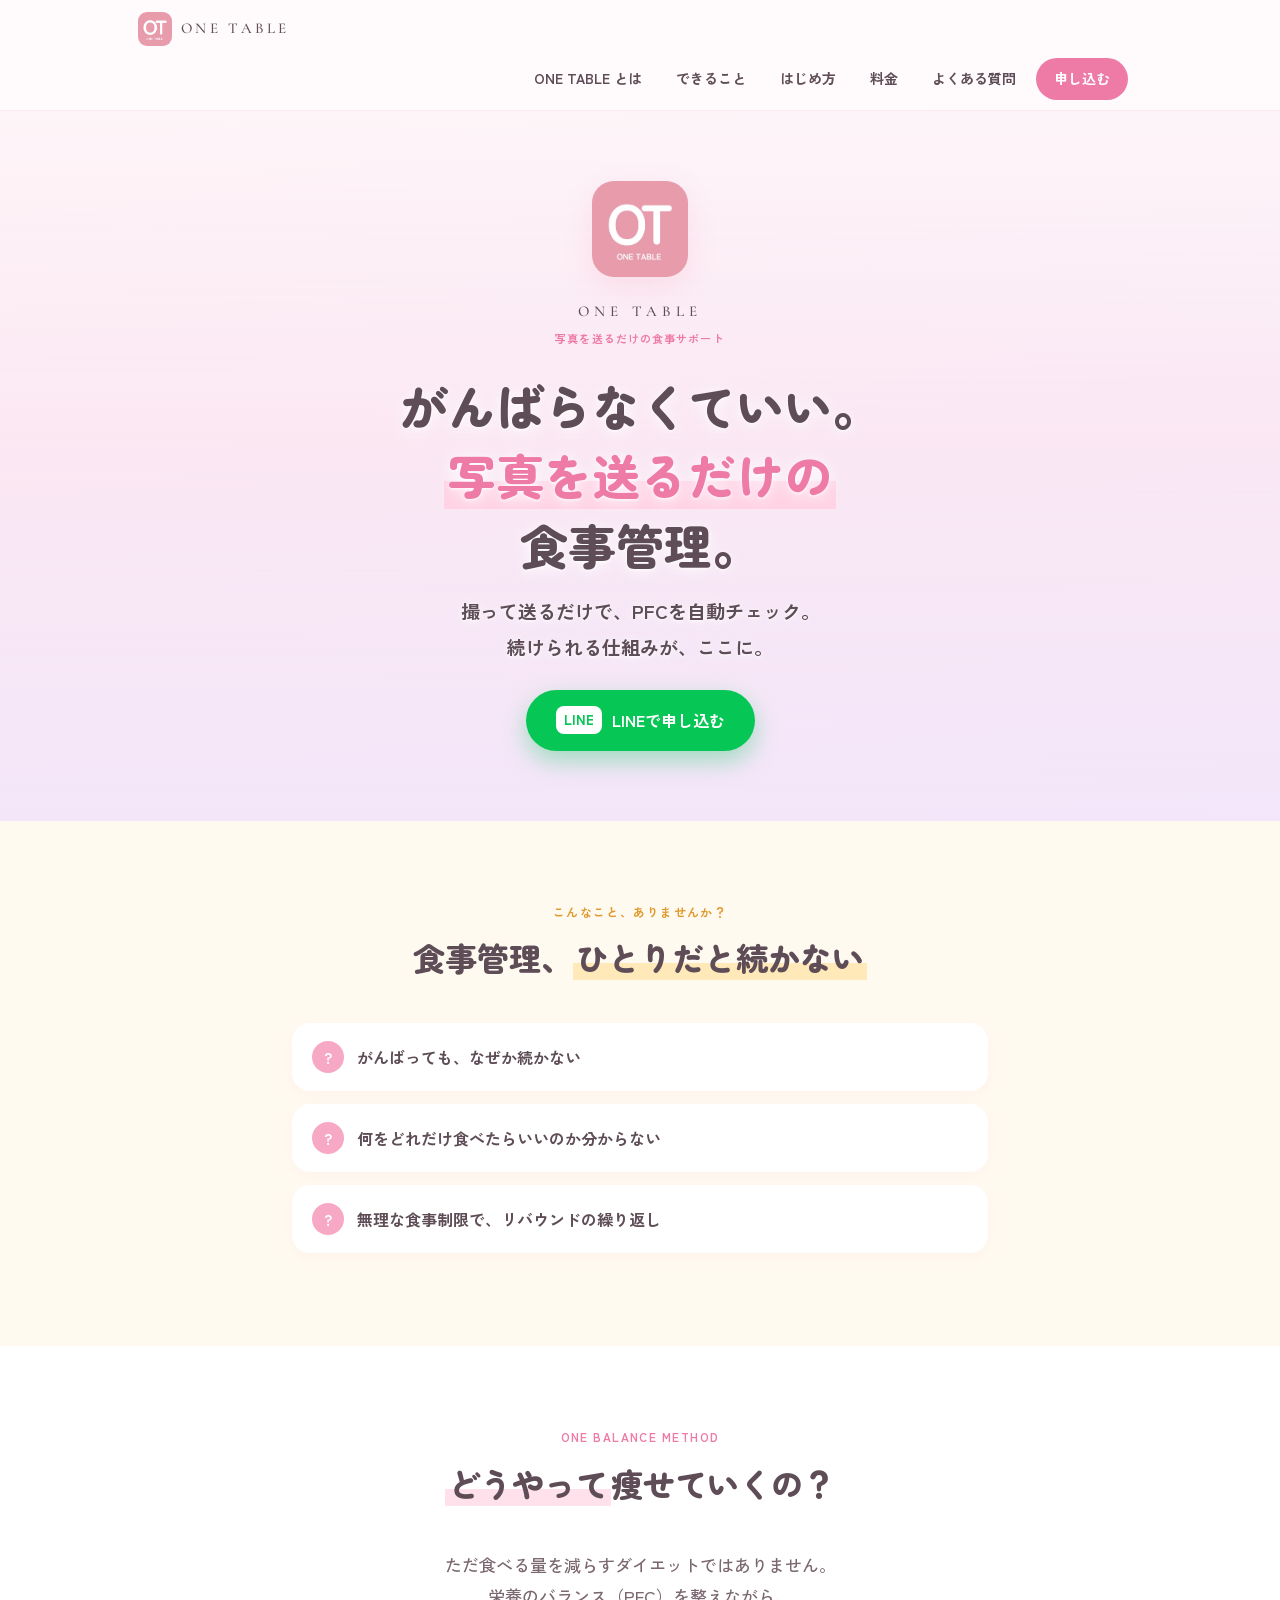
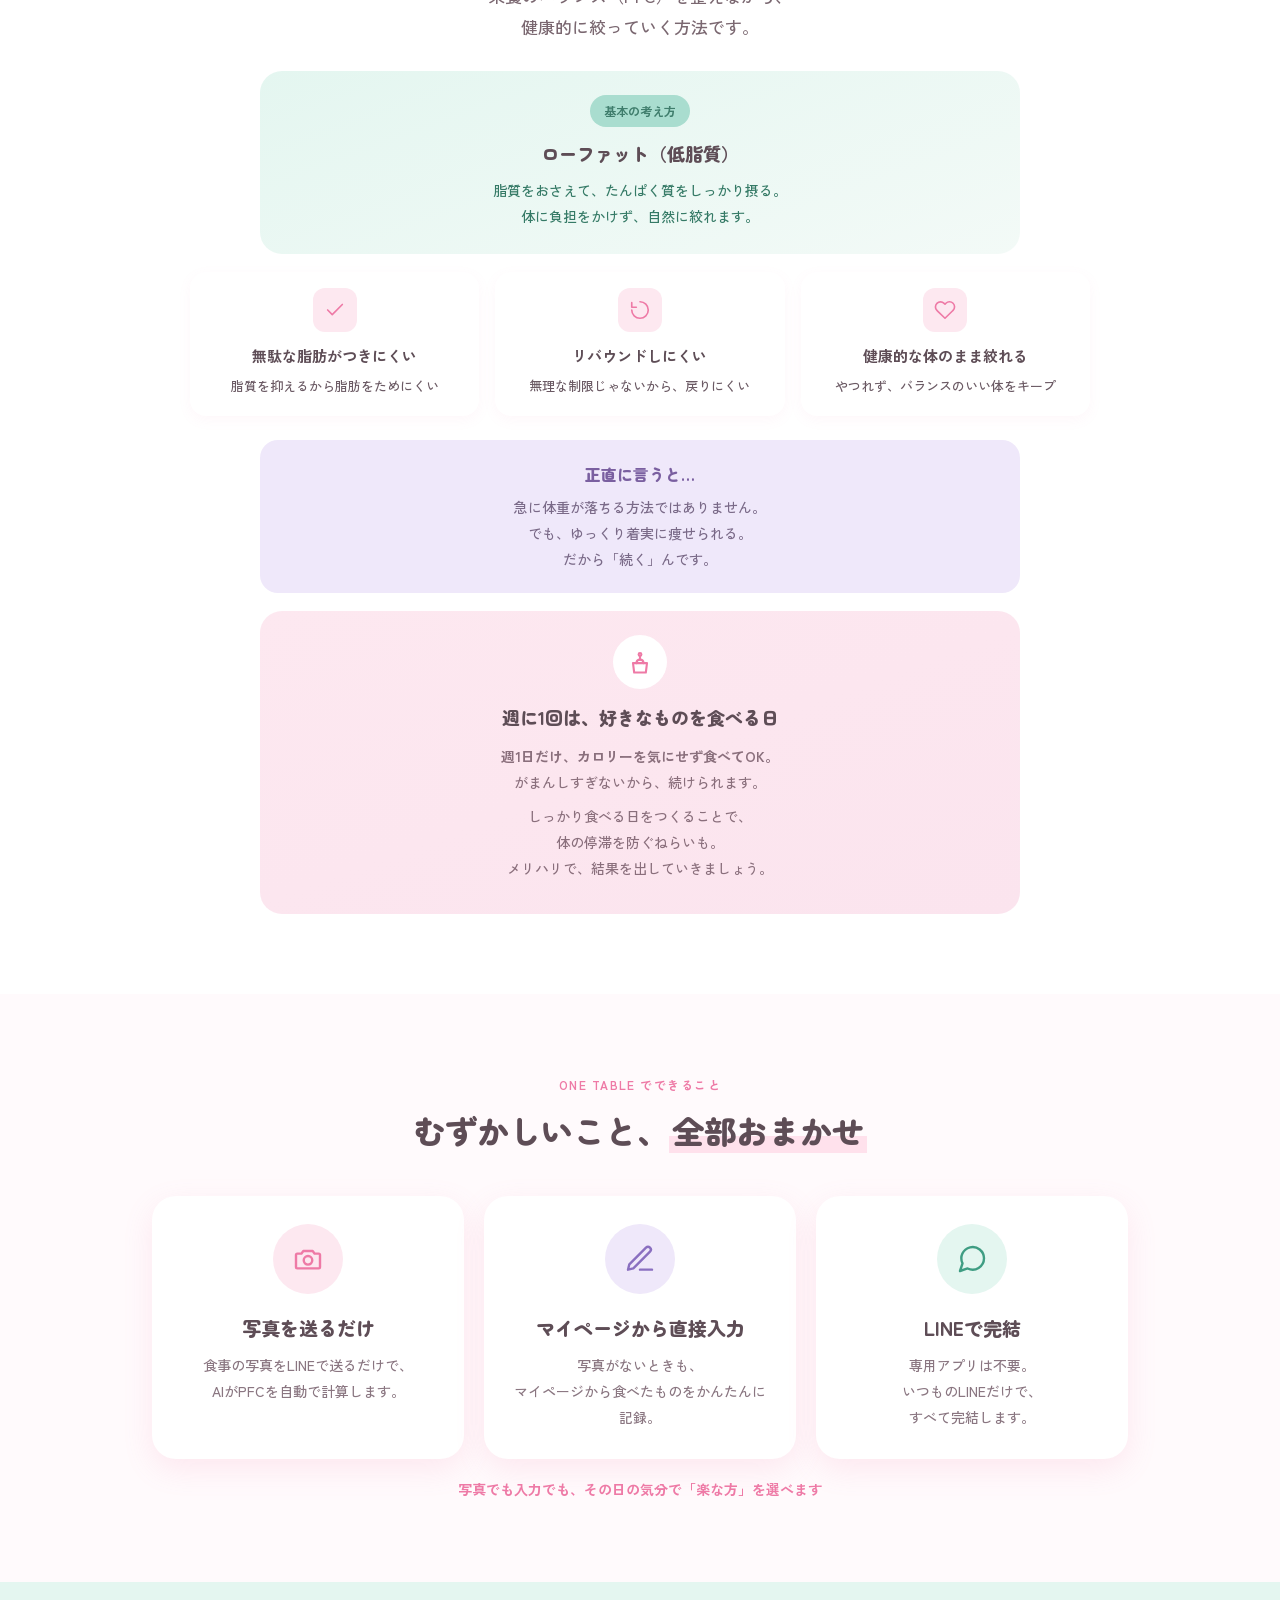
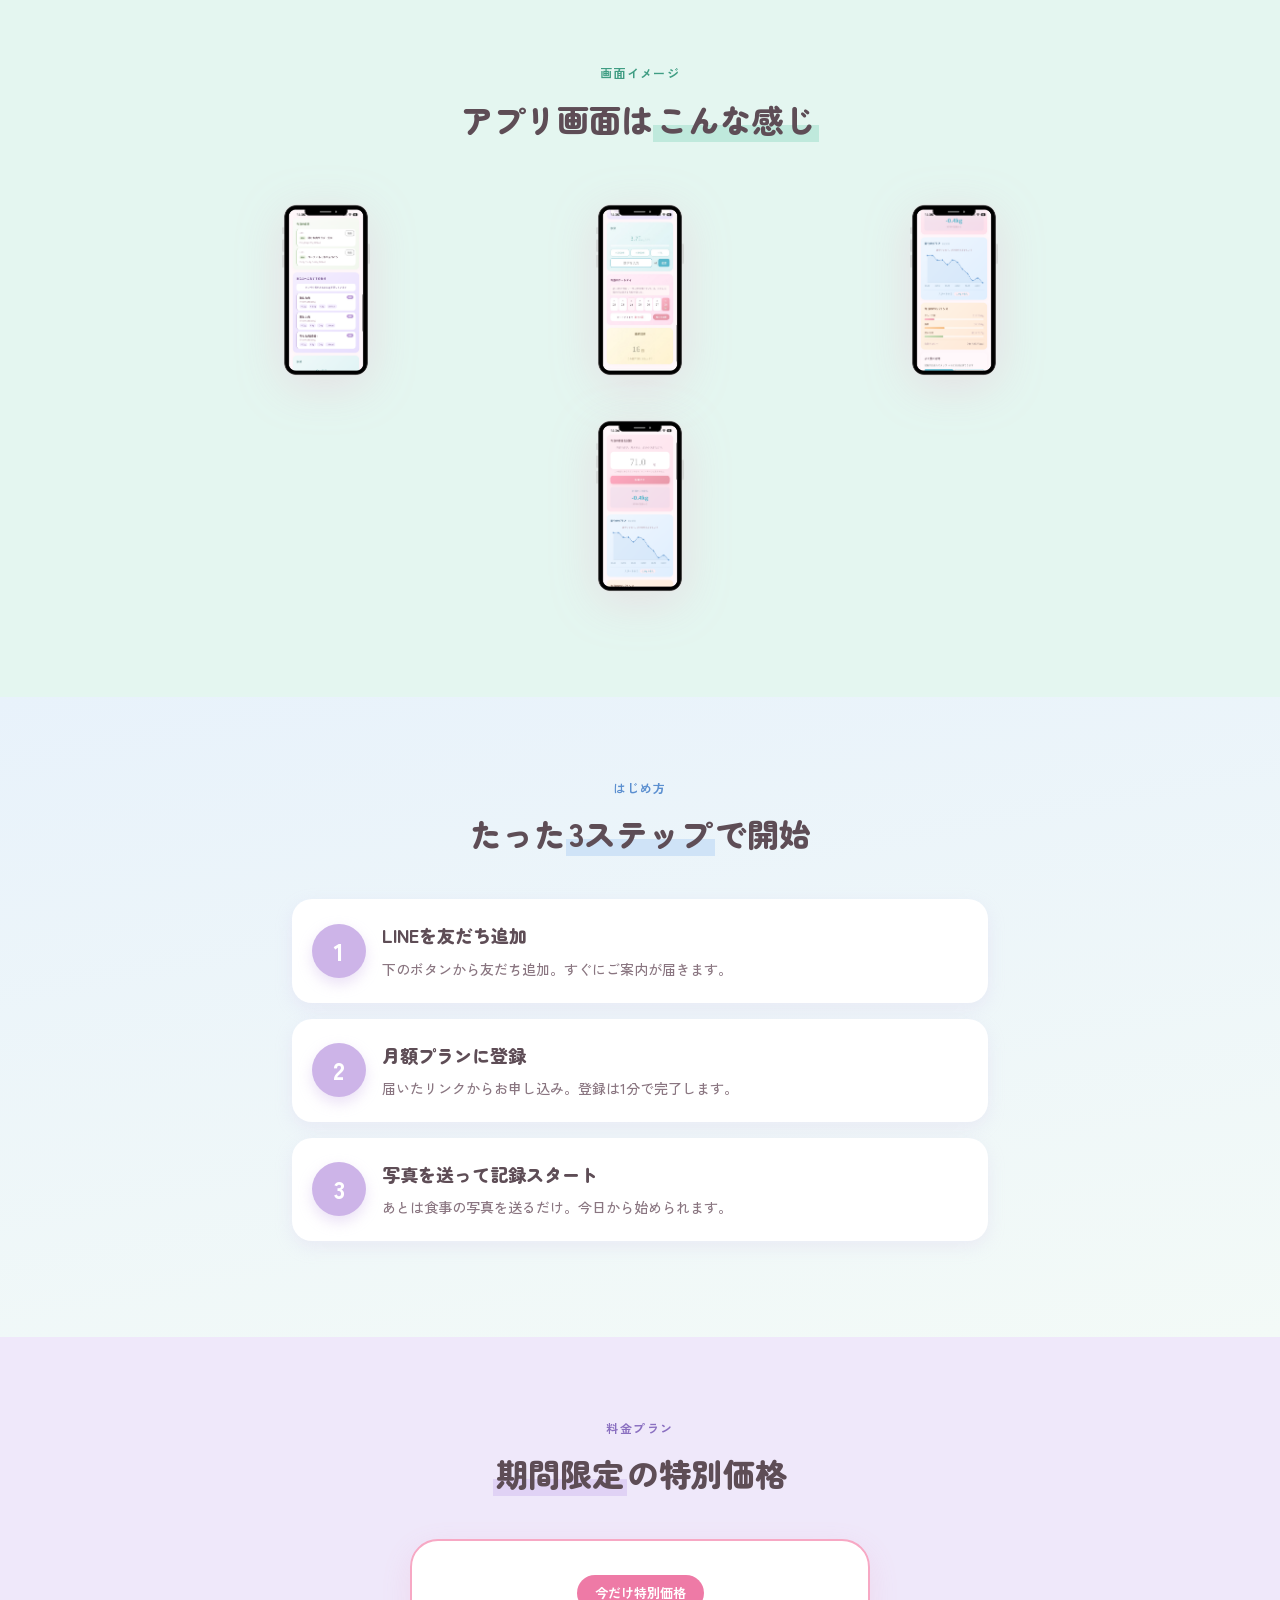
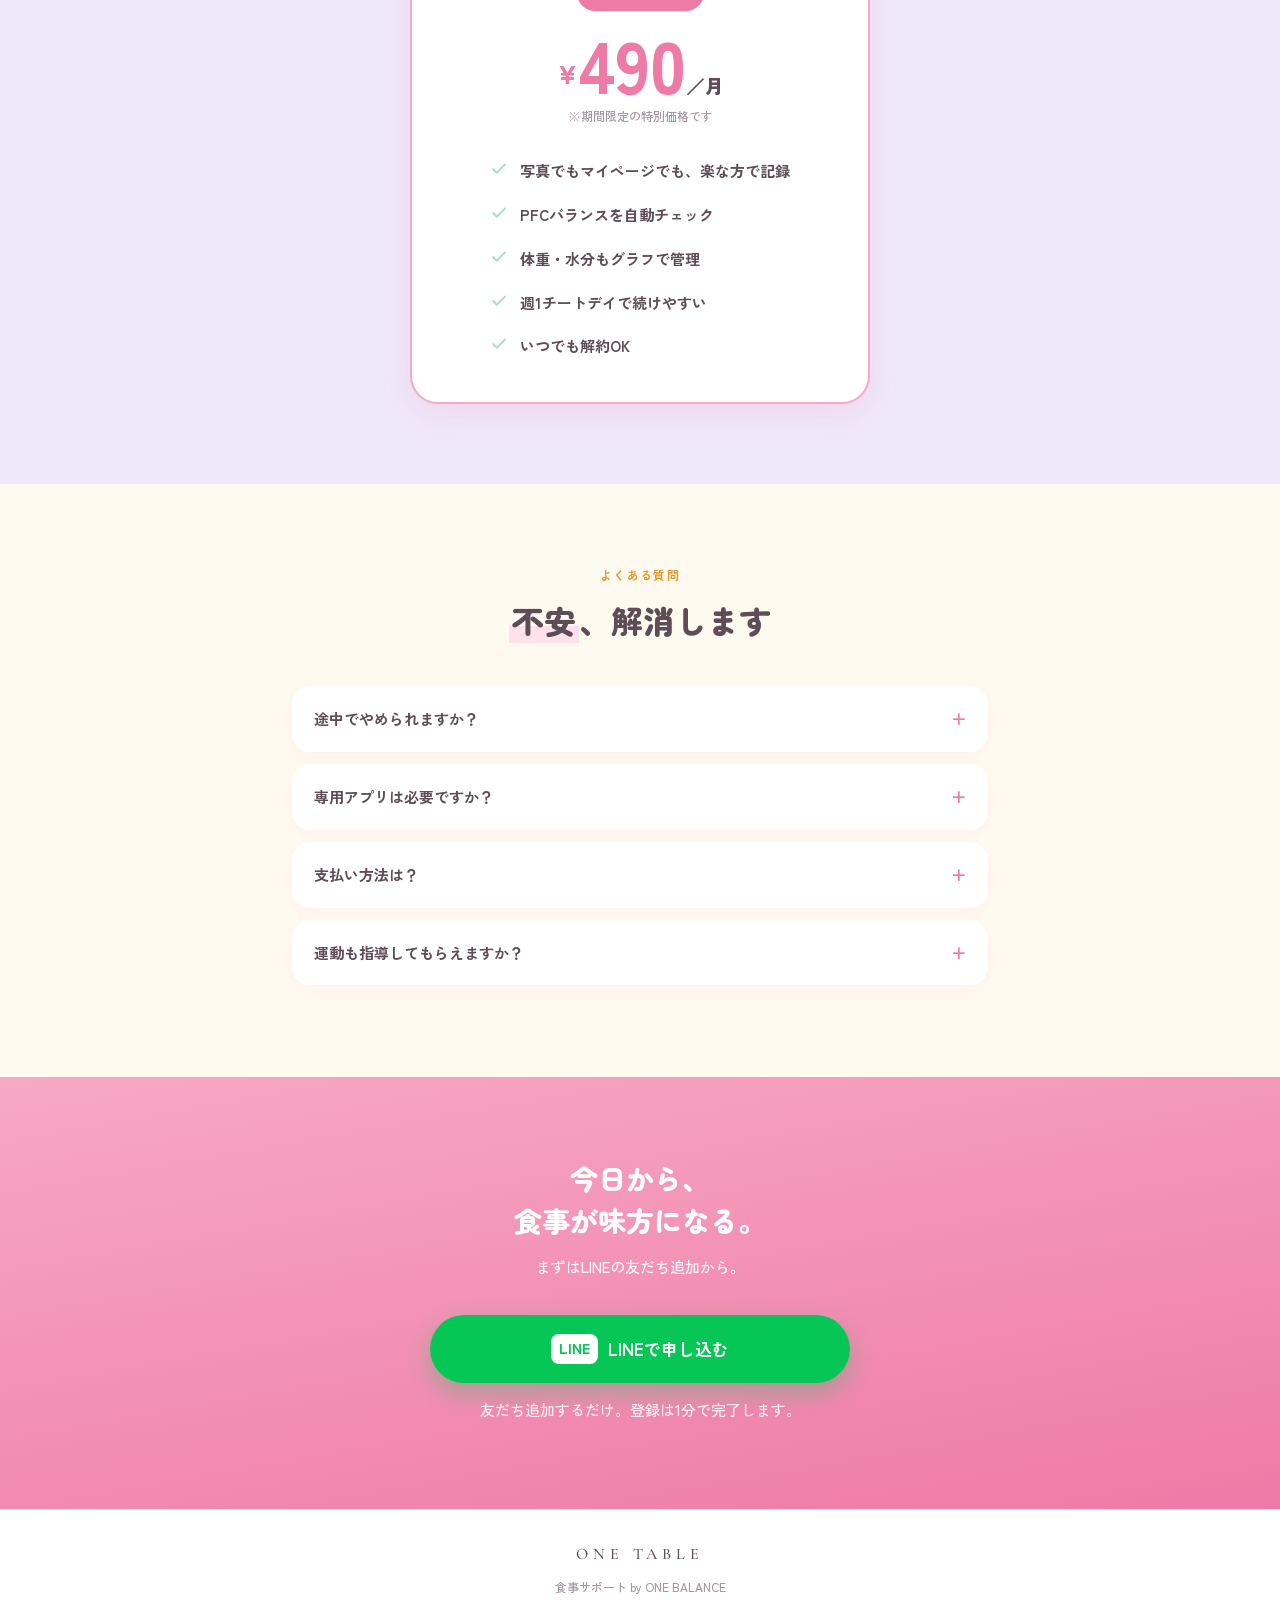
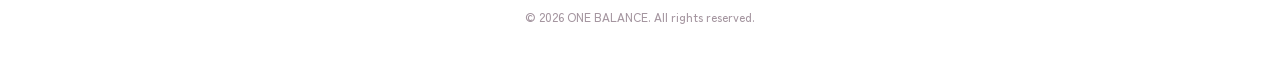
==== commit 41c9ffd2: "Update lp.html" ====
--- a/lp.html
+++ b/lp.html
@@ -88,13 +88,13 @@
   .lowfat{background:linear-gradient(160deg,var(--mint-bg),#f3faf7);border-radius:22px;padding:24px 22px;margin-bottom:18px;text-align:center}
   .lowfat .tag{display:inline-block;background:var(--mint);color:#3f7d6c;border-radius:999px;font-size:12px;font-weight:700;padding:5px 14px;margin-bottom:10px}
   .lowfat h3{font-size:18px;font-weight:900;margin-bottom:8px}
-  .lowfat p{font-size:14px;color:#6f8a80}
+  .lowfat p{font-size:14px;color:#357a66;font-weight:500}
   .merits{display:flex;flex-direction:column;gap:12px;margin-bottom:18px}
   .merit{background:#fff;border-radius:16px;padding:16px 18px;display:flex;gap:14px;align-items:center;box-shadow:0 4px 14px rgba(238,122,166,.06)}
   .merit .mic{flex:none;width:44px;height:44px;border-radius:12px;background:var(--pink-bg);color:var(--pink-deep);display:flex;align-items:center;justify-content:center}
   .merit .mic .ic-svg{width:22px;height:22px}
   .merit b{font-size:15px;display:block;color:var(--ink)}
-  .merit span{font-size:13px;color:#8a7681;font-weight:500}
+  .merit span{font-size:13px;color:#6b5a64;font-weight:500}
   .honest{background:var(--lav-bg);border-radius:18px;padding:20px 22px;margin-bottom:18px;text-align:center}
   .honest h3{font-size:16px;font-weight:900;color:#7a5fa0;margin-bottom:6px}
   .honest p{font-size:14px;color:#7a6a88}
@@ -199,6 +199,10 @@
   .gallery .stitle .u{background:linear-gradient(transparent 62%,#bfe9dc 62%)}
   .steps .stitle .u{background:linear-gradient(transparent 62%,#cfe3f7 62%)}
   .price .stitle .u{background:linear-gradient(transparent 62%,#e0d2f5 62%)}
+
+  /* 日本語の改行を自然に（1文字孤立を防ぐ・禁則処理） */
+  h1,h2,h3,p,.lead{text-wrap:pretty}
+  .hero p,.lead,.lowfat p,.honest p,.cheat p,.merit span,.feat p,.step p,.pain,.price-card li{word-break:keep-all;overflow-wrap:anywhere;line-break:strict}
 </style>
 </head>
 <body>
@@ -228,8 +232,8 @@
     <img class="logo-img" src="ot_logo.png" alt="ONE TABLE ロゴ">
     <div class="logo-name">ONE TABLE</div>
     <div class="logo-cap">写真を送るだけの食事サポート</div>
-    <h1>がんばらなくていい。<br><span class="hl">写真を送るだけ</span>の<br>食事管理。</h1>
-    <p>撮って送るだけで、PFCバランスを自動チェック。<br>続けられる仕組みが、ここにあります。</p>
+    <h1>がんばらなくていい。<br><span class="hl">写真を送るだけの</span><br>食事管理。</h1>
+    <p>撮って送るだけで、PFCを自動チェック。<br>続けられる仕組みが、ここに。</p>
     <!-- 【差し替え①】LINE友だち追加URL -->
     <a class="hero-cta" href="https://lin.ee/sGPm8DG"><span class="li">LINE</span>LINEで申し込む</a>
   </div>
@@ -251,18 +255,18 @@
   <div class="wrap">
     <span class="eyebrow">ONE BALANCE METHOD</span>
     <h2 class="stitle"><span class="u">どうやって</span>痩せていくの？</h2>
-    <p class="lead">ただ食べる量を減らすダイエットではありません。<br>栄養のバランス（PFC）を整えながら、健康的に絞っていく方法です。</p>
+    <p class="lead">ただ食べる量を減らすダイエットではありません。<br>栄養のバランス（PFC）を整えながら、<br>健康的に絞っていく方法です。</p>
 
     <div class="lowfat">
       <span class="tag">基本の考え方</span>
       <h3>ローファット（低脂質）</h3>
-      <p>脂質をおさえて、たんぱく質をしっかり摂る食べ方。<br>体に負担をかけず、自然に絞れていきます。</p>
+      <p>脂質をおさえて、たんぱく質をしっかり摂る。<br>体に負担をかけず、自然に絞れます。</p>
     </div>
 
     <div class="merits">
       <div class="merit">
         <span class="mic"><svg class="ic-svg" viewBox="0 0 24 24"><path d="M20 6 9 17l-5-5"/></svg></span>
-        <div><b>無駄な脂肪がつきにくい</b><span>脂質を抑えるから、余計な脂肪をためにくい</span></div>
+        <div><b>無駄な脂肪がつきにくい</b><span>脂質を抑えるから脂肪をためにくい</span></div>
       </div>
       <div class="merit">
         <span class="mic"><svg class="ic-svg" viewBox="0 0 24 24"><path d="M3 12a9 9 0 1 0 9-9"/><path d="M3 4v5h5"/></svg></span>
@@ -276,14 +280,14 @@
 
     <div class="honest">
       <h3>正直に言うと…</h3>
-      <p>急に体重がドンと落ちる方法ではありません。でも、ゆっくり着実に、体調を保ちながら痩せられる。だから「続く」んです。</p>
+      <p>急に体重が落ちる方法ではありません。<br>でも、ゆっくり着実に痩せられる。<br>だから「続く」んです。</p>
     </div>
 
     <div class="cheat">
       <span class="cic"><svg class="ic-svg" viewBox="0 0 24 24"><path d="M6 13h12l-1 8H7l-1-8z"/><path d="M9 13c0-2 1.5-3 3-3s3 1 3 3"/><path d="M12 7v3"/><circle cx="12" cy="5.5" r="1.2"/></svg></span>
       <h3>週に1回は、好きなものを食べる日</h3>
       <p><b>週1日だけ、カロリーを気にせず食べてOK。</b><br>がまんしすぎないから、続けられます。</p>
-      <p>しっかり食べる日をつくることで、体の停滞を防ぐねらいもあります。<br>「ずっと制限」じゃなく、メリハリで結果を出していきましょう。</p>
+      <p>しっかり食べる日をつくることで、<br>体の停滞を防ぐねらいも。<br>メリハリで、結果を出していきましょう。</p>
     </div>
   </div>
 </section>
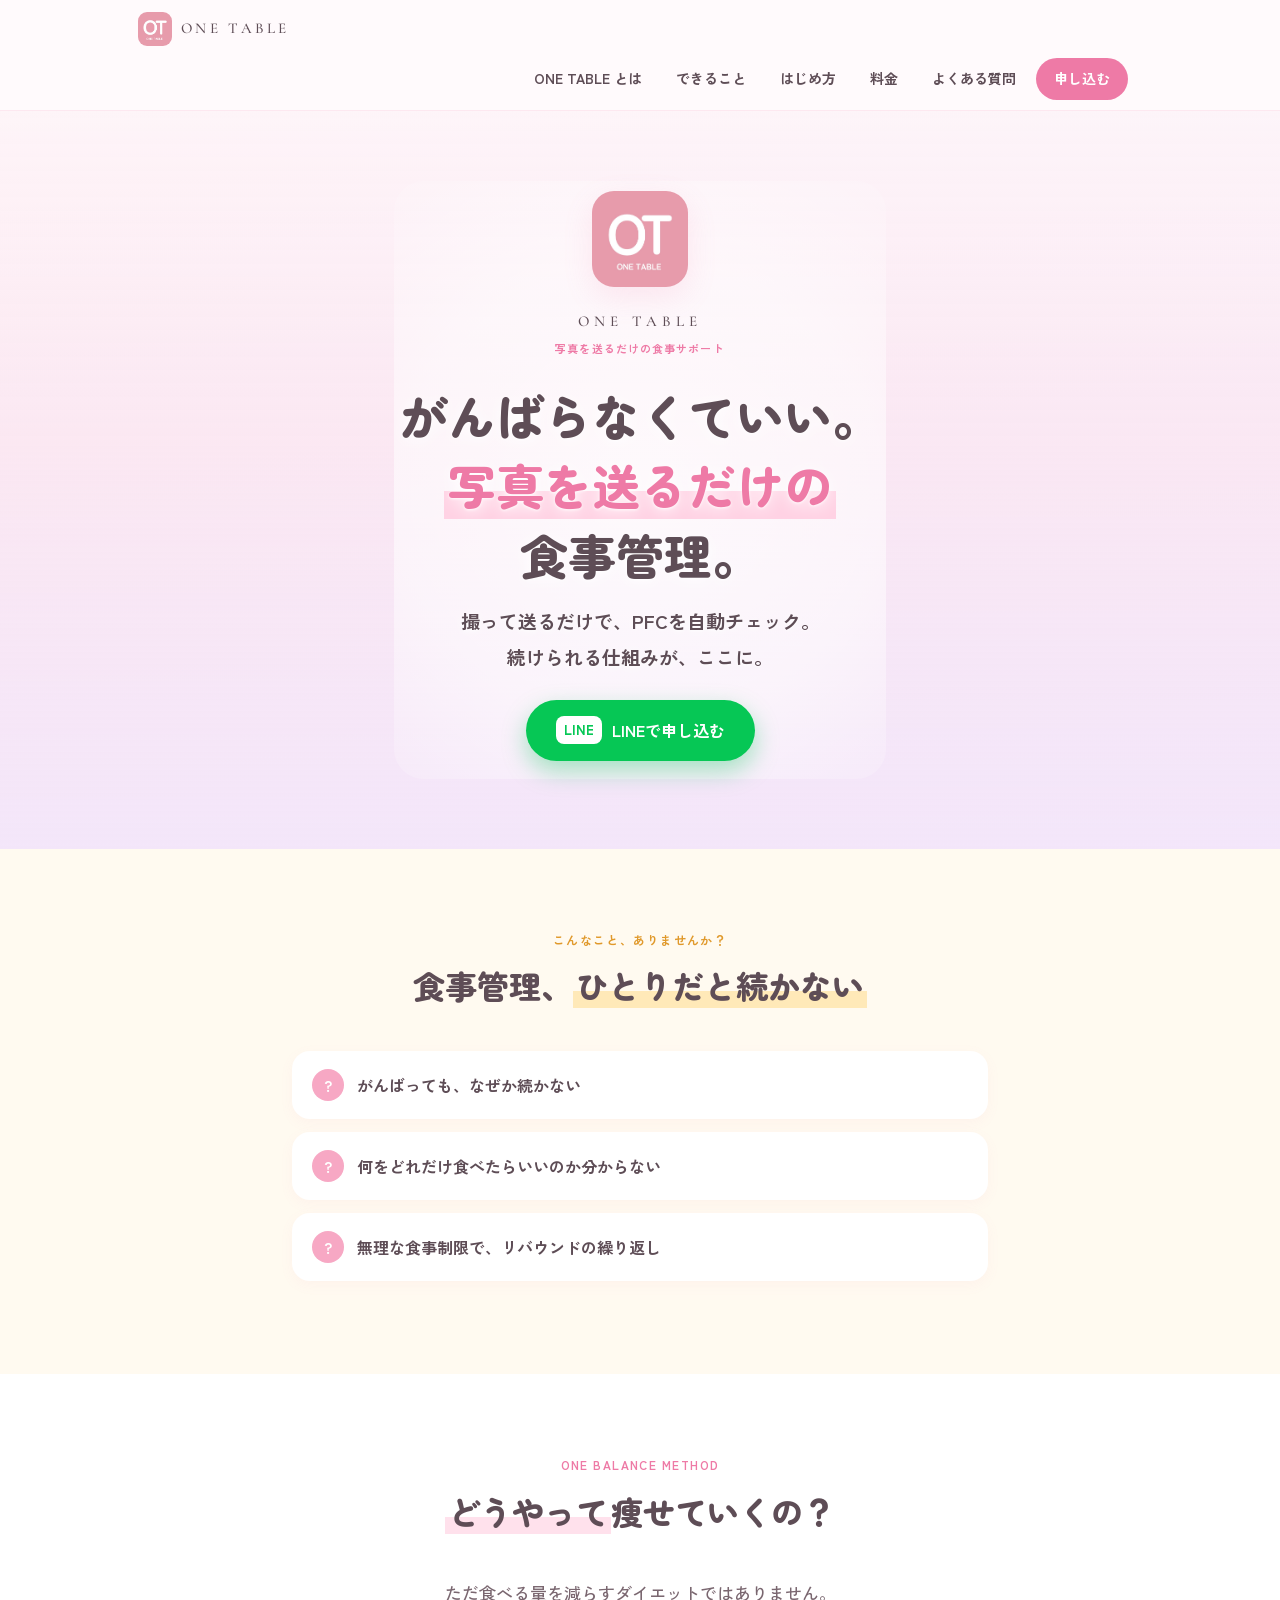
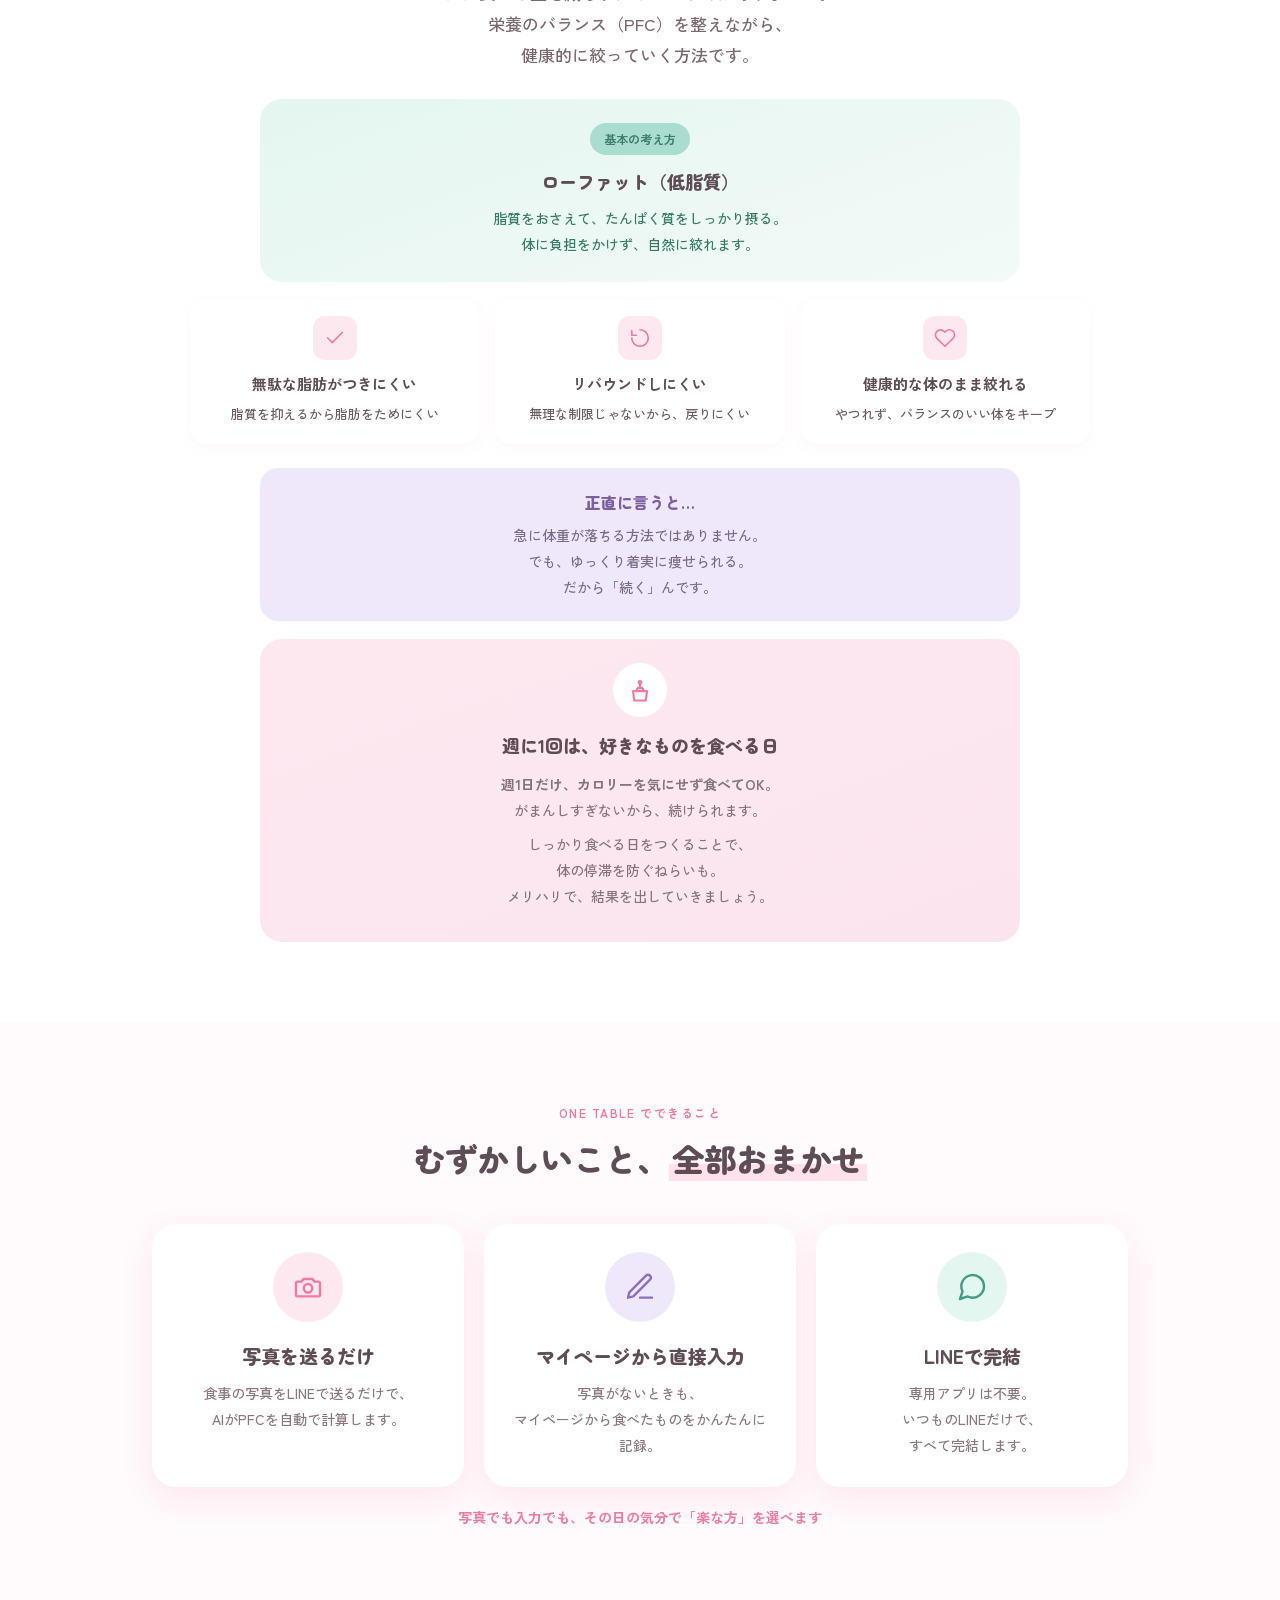
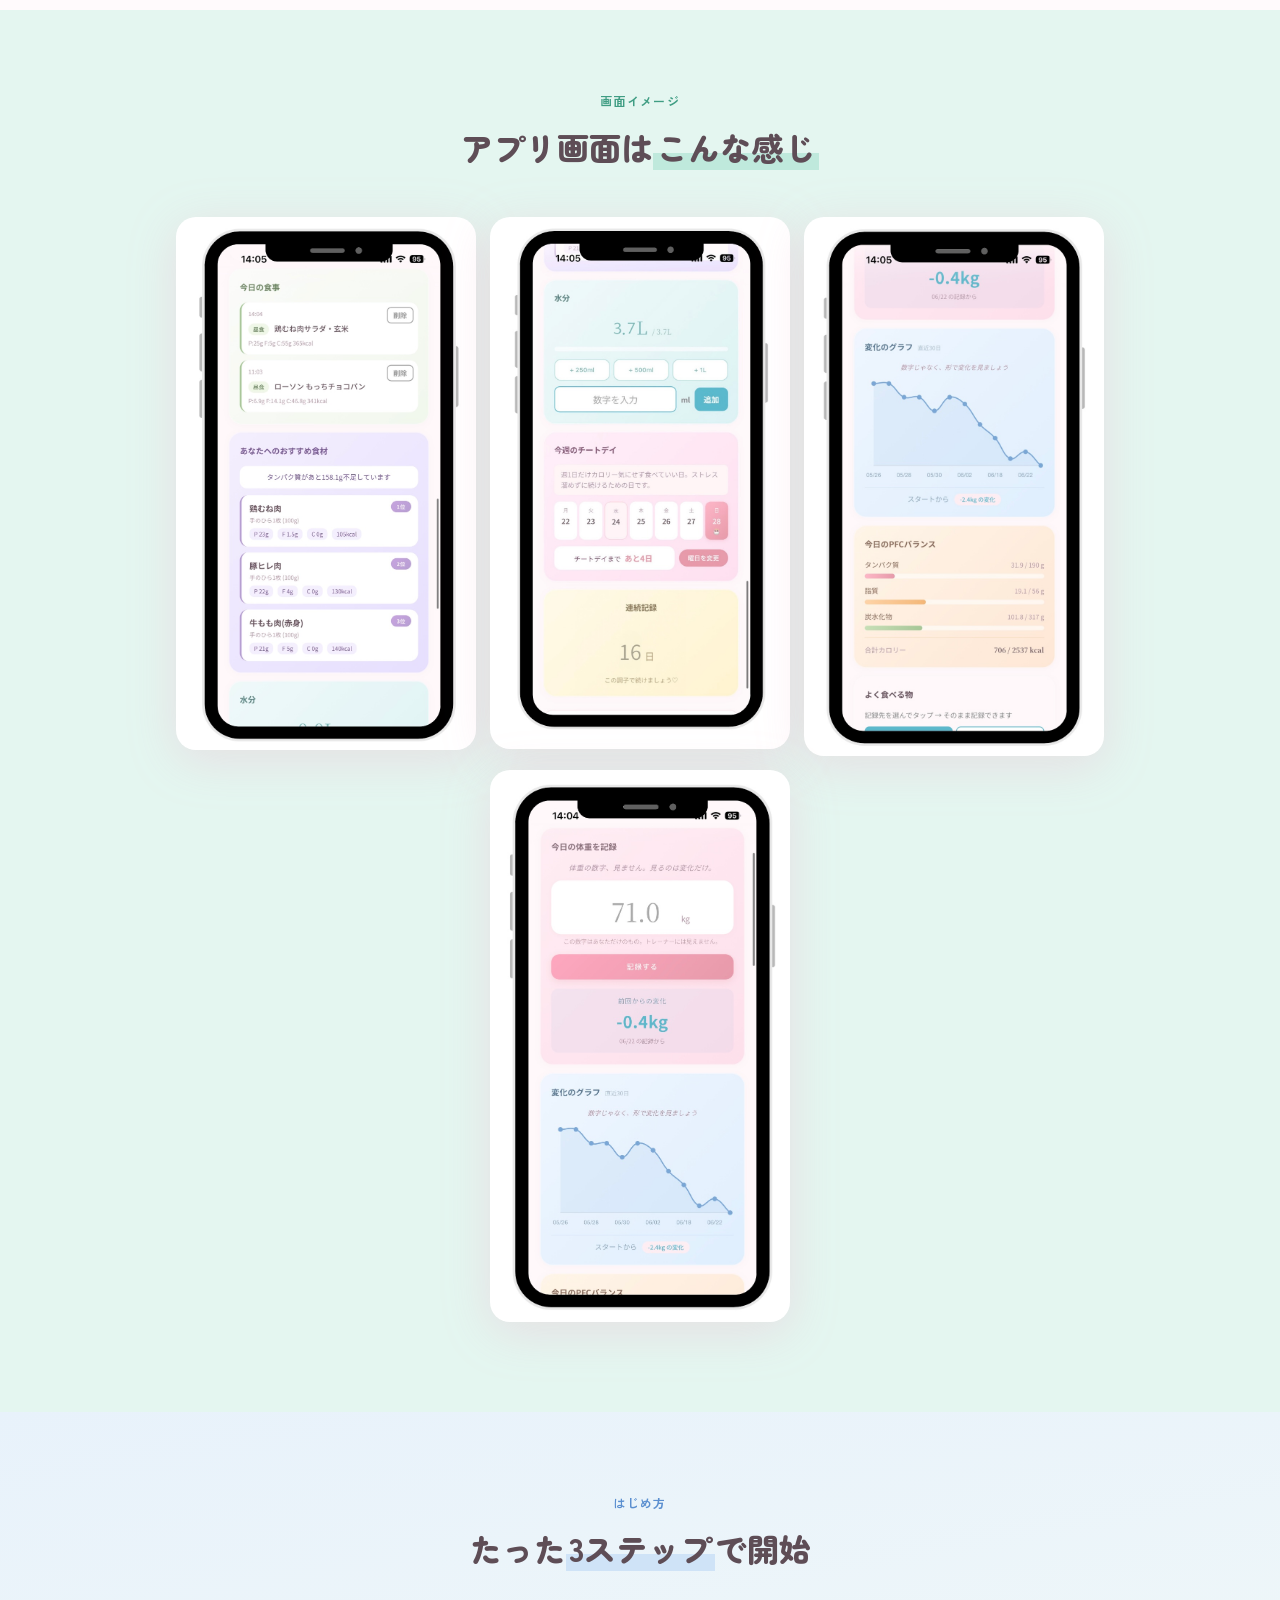
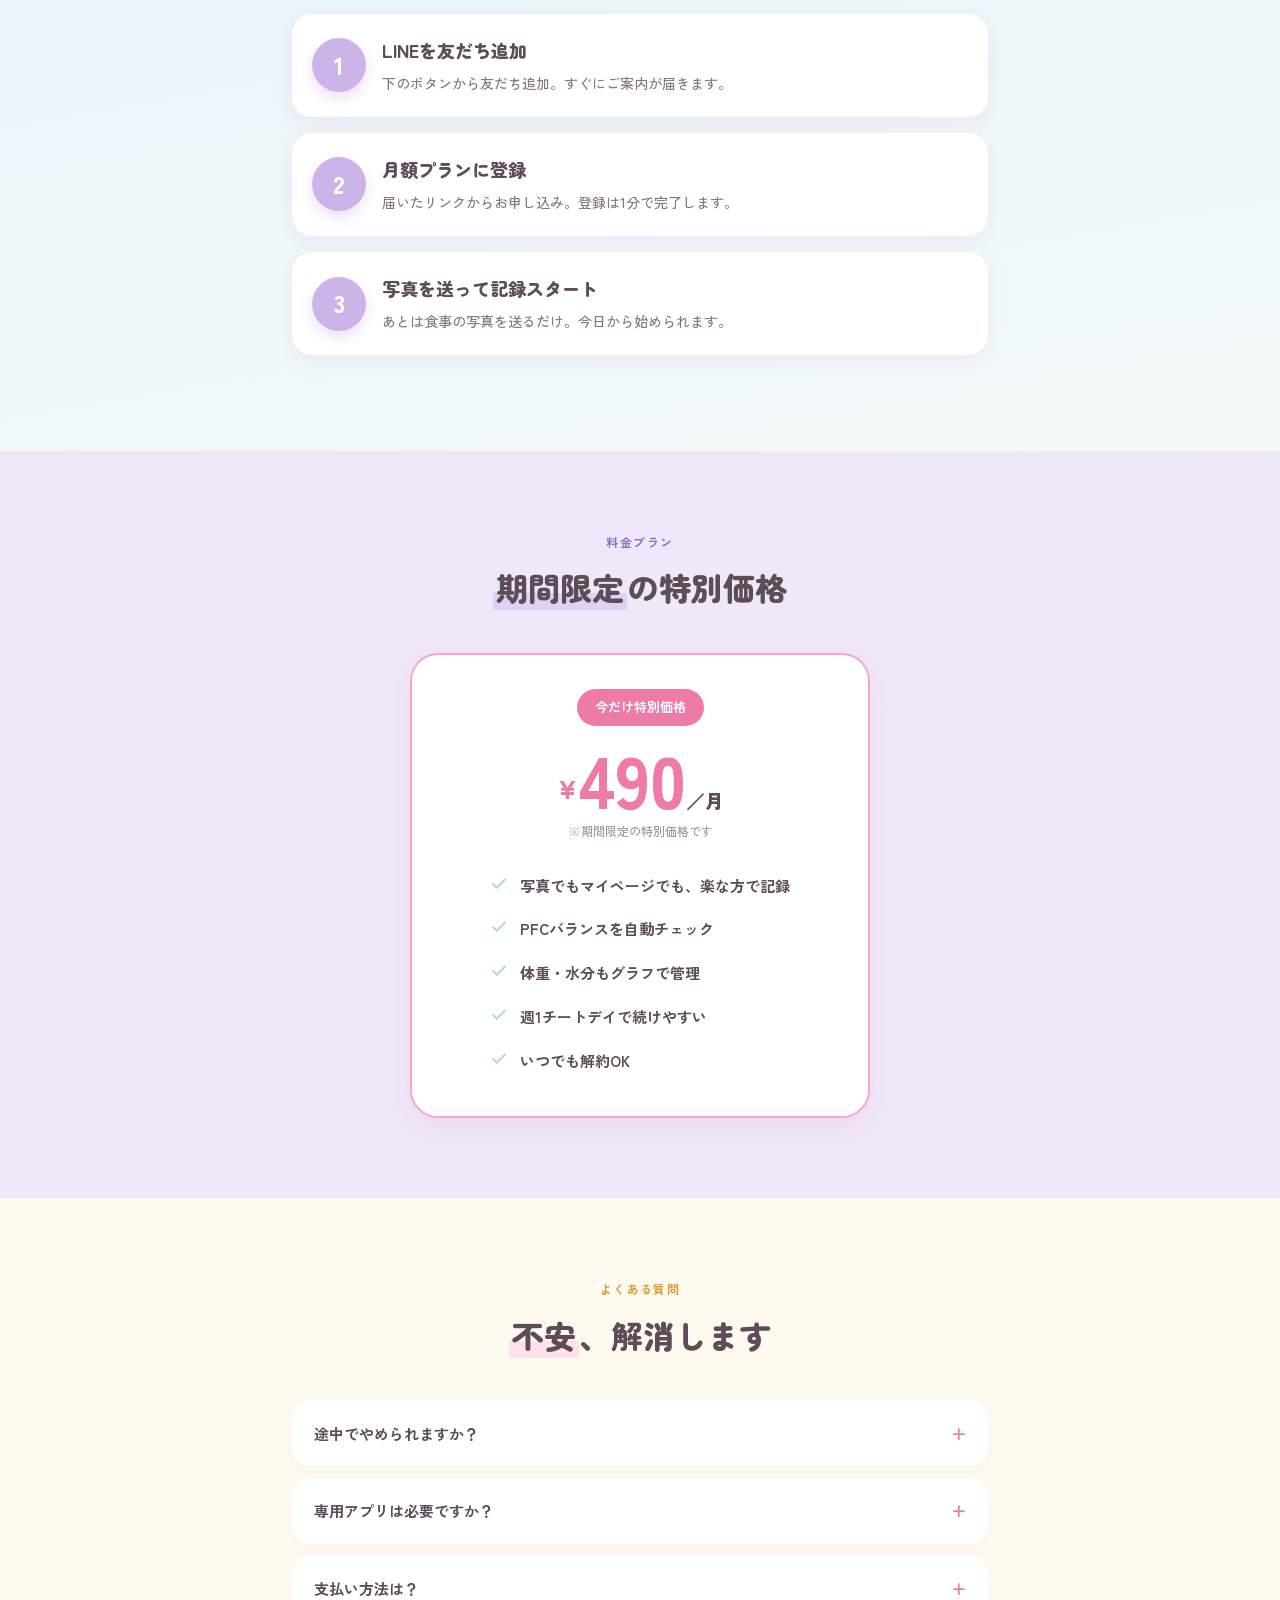
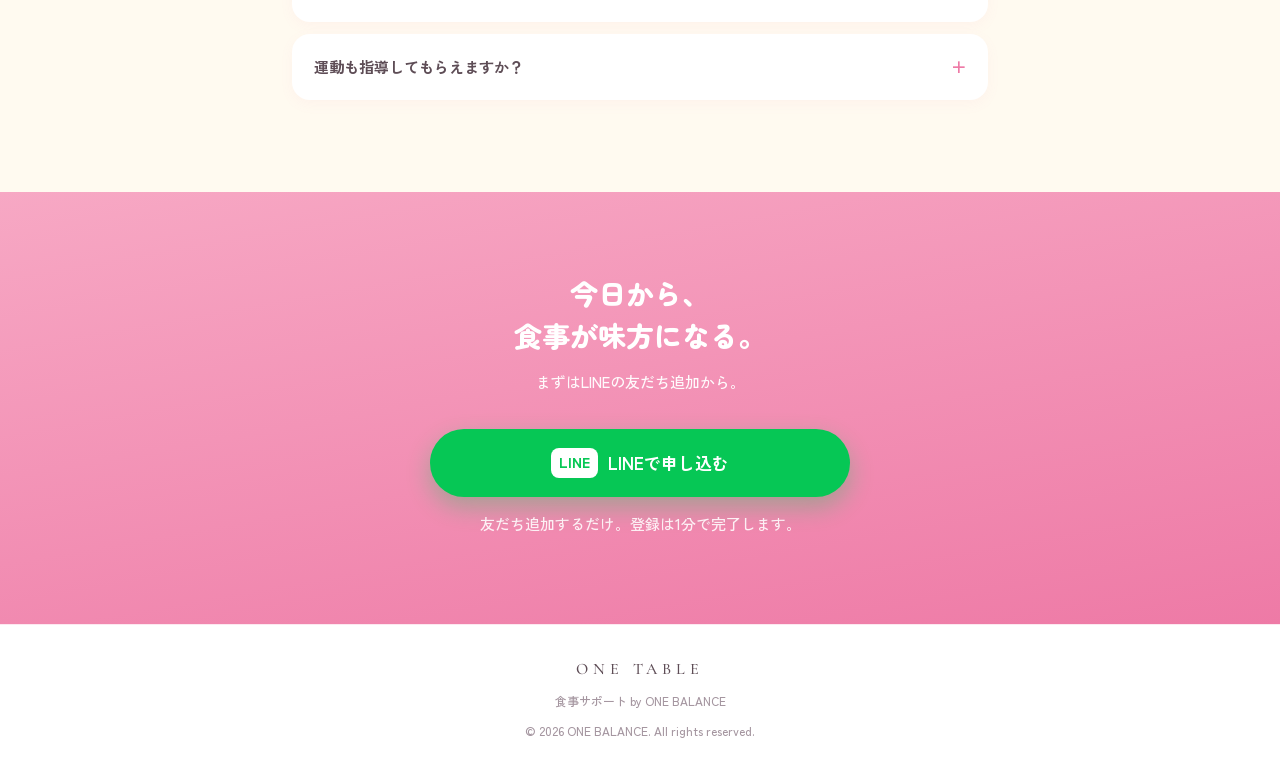
==== commit 808f5693: "Update lp.html" ====
--- a/lp.html
+++ b/lp.html
@@ -54,7 +54,7 @@
       url('HERO_PHOTO_URL.png') center/cover no-repeat,
       linear-gradient(170deg,var(--pink-bg),#f3e6fa);
   }
-  .hero .inner{position:relative;z-index:1}
+  .hero .inner{position:relative;z-index:1;background:radial-gradient(ellipse 90% 70% at 50% 52%, rgba(255,255,255,.78) 0%, rgba(255,255,255,.55) 55%, rgba(255,255,255,0) 100%);border-radius:30px;padding:10px 6px 18px}
   .logo-img{width:84px;height:84px;border-radius:22px;object-fit:cover;box-shadow:var(--shadow);background:#fff}
   .logo-name{font-family:"Cormorant Garamond",serif;letter-spacing:.34em;font-size:15px;color:var(--ink);margin-top:13px}
   .logo-cap{font-size:11px;color:var(--pink-deep);letter-spacing:.1em;font-weight:700;margin-top:2px}
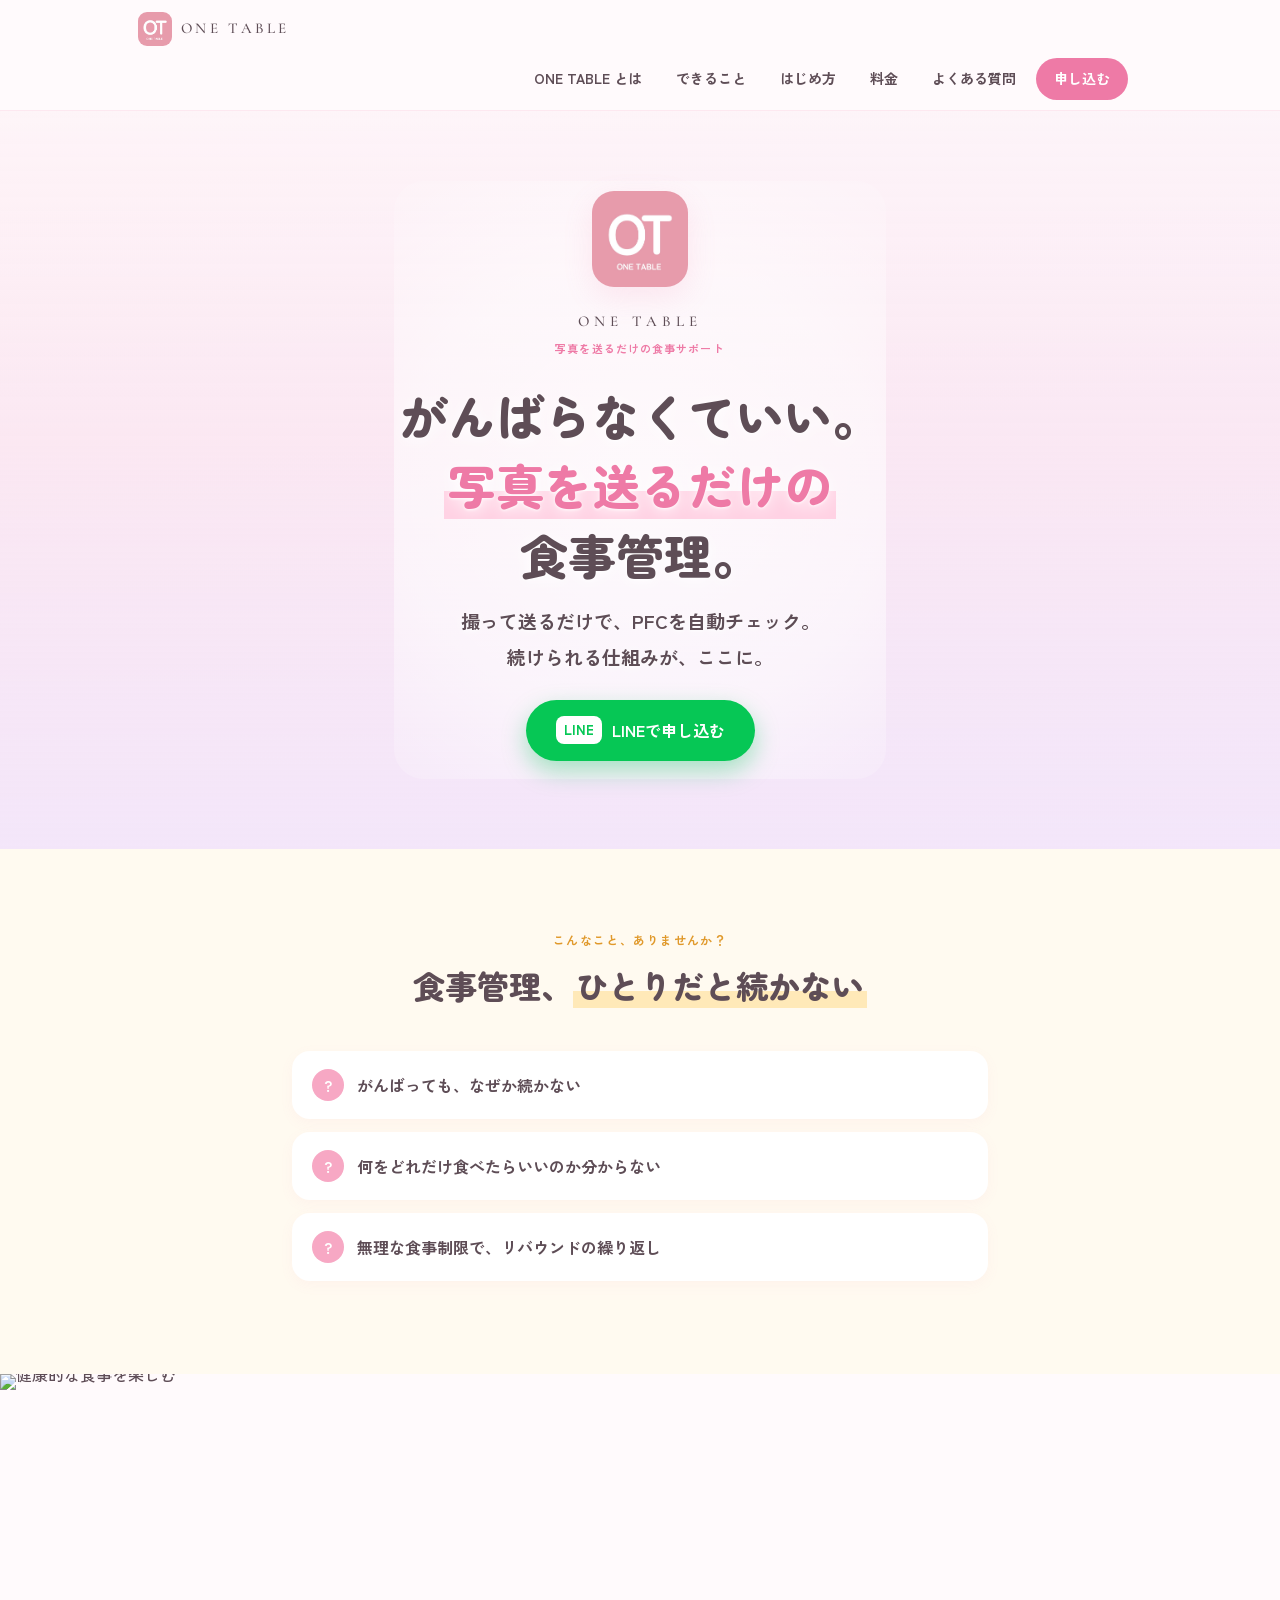
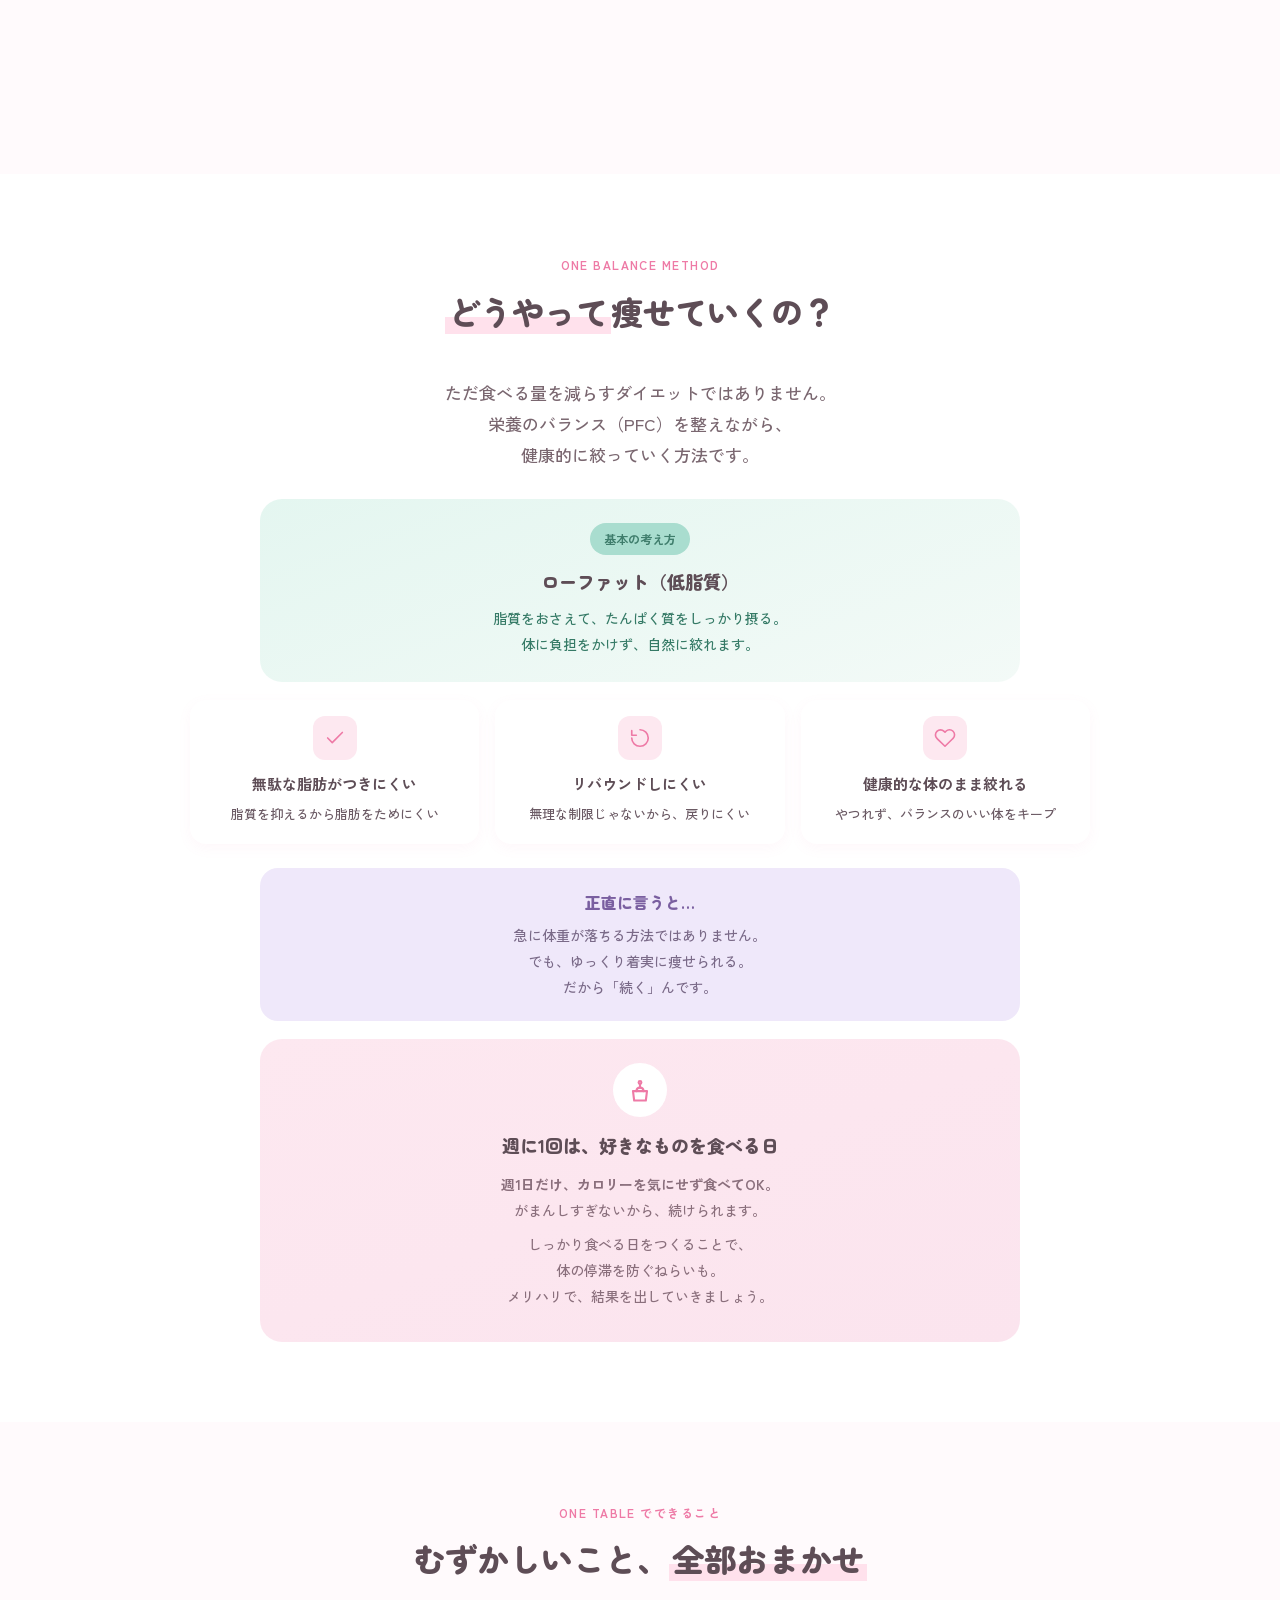
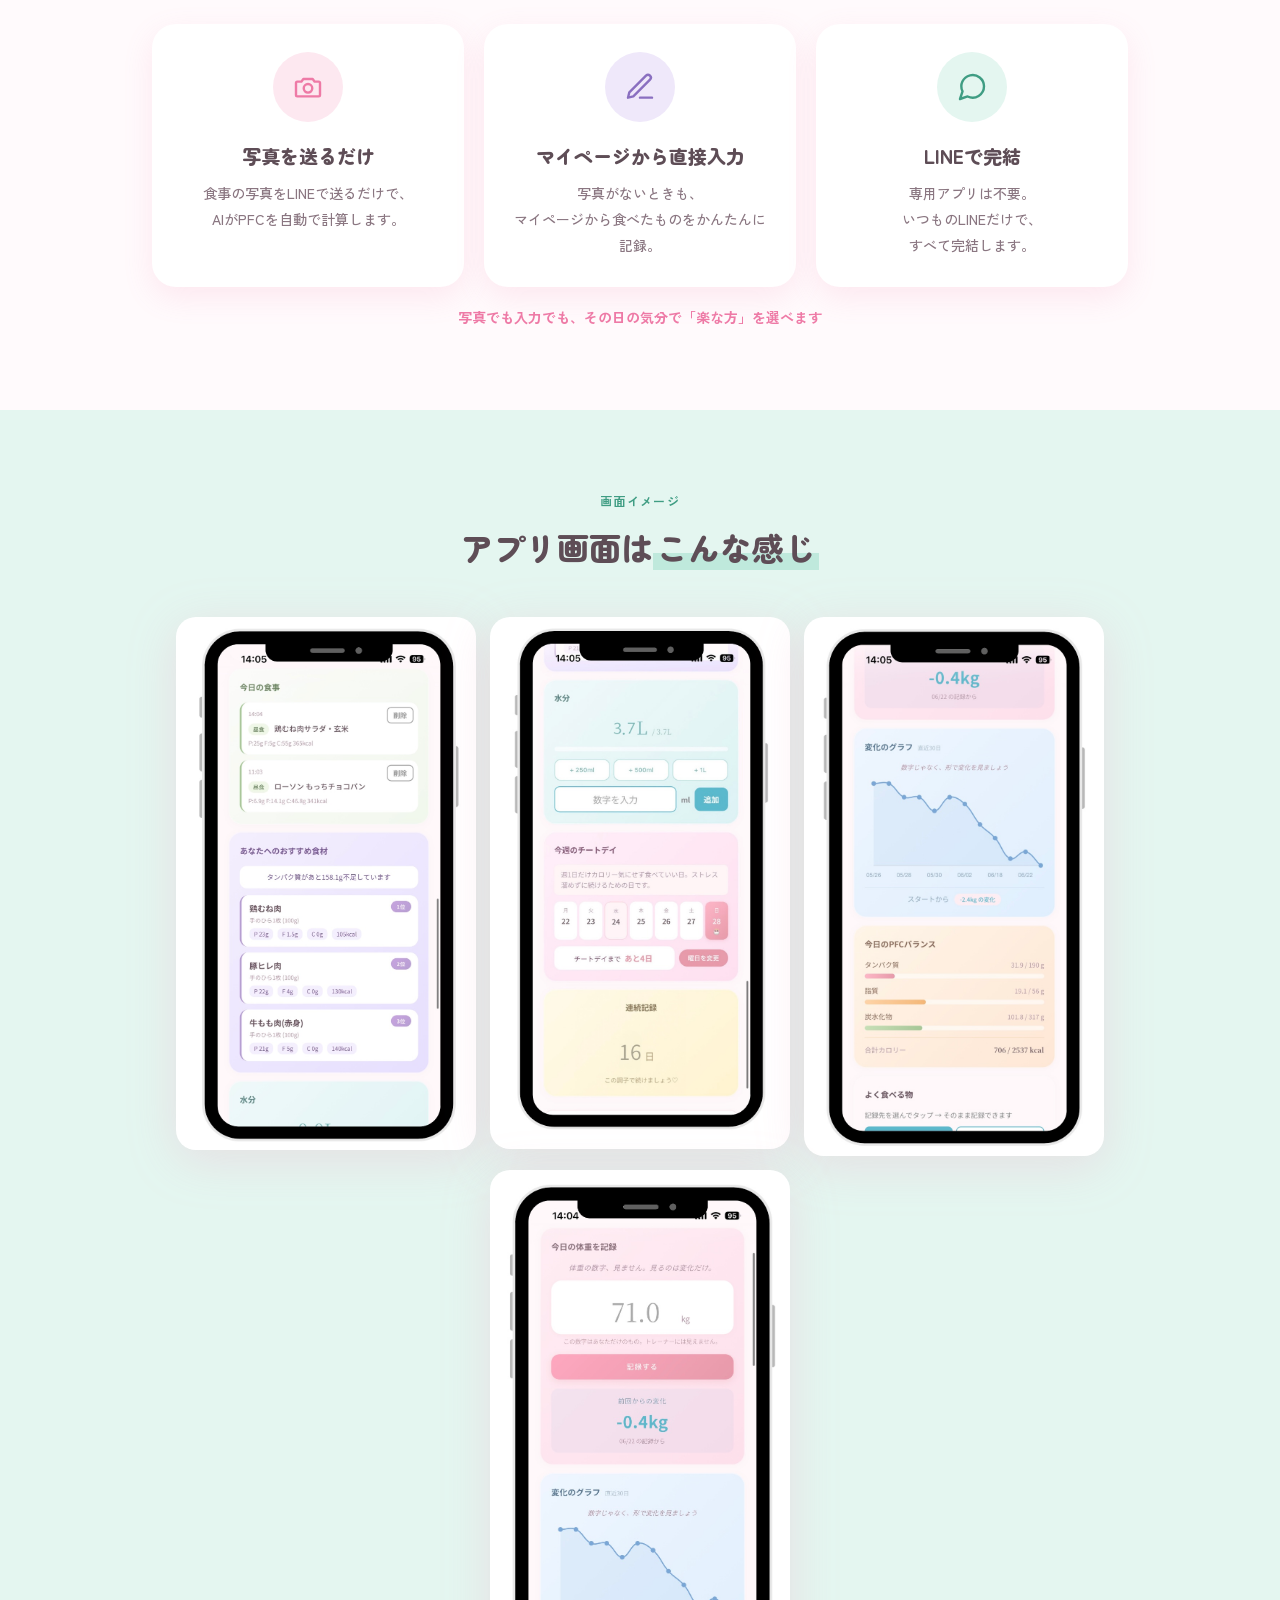
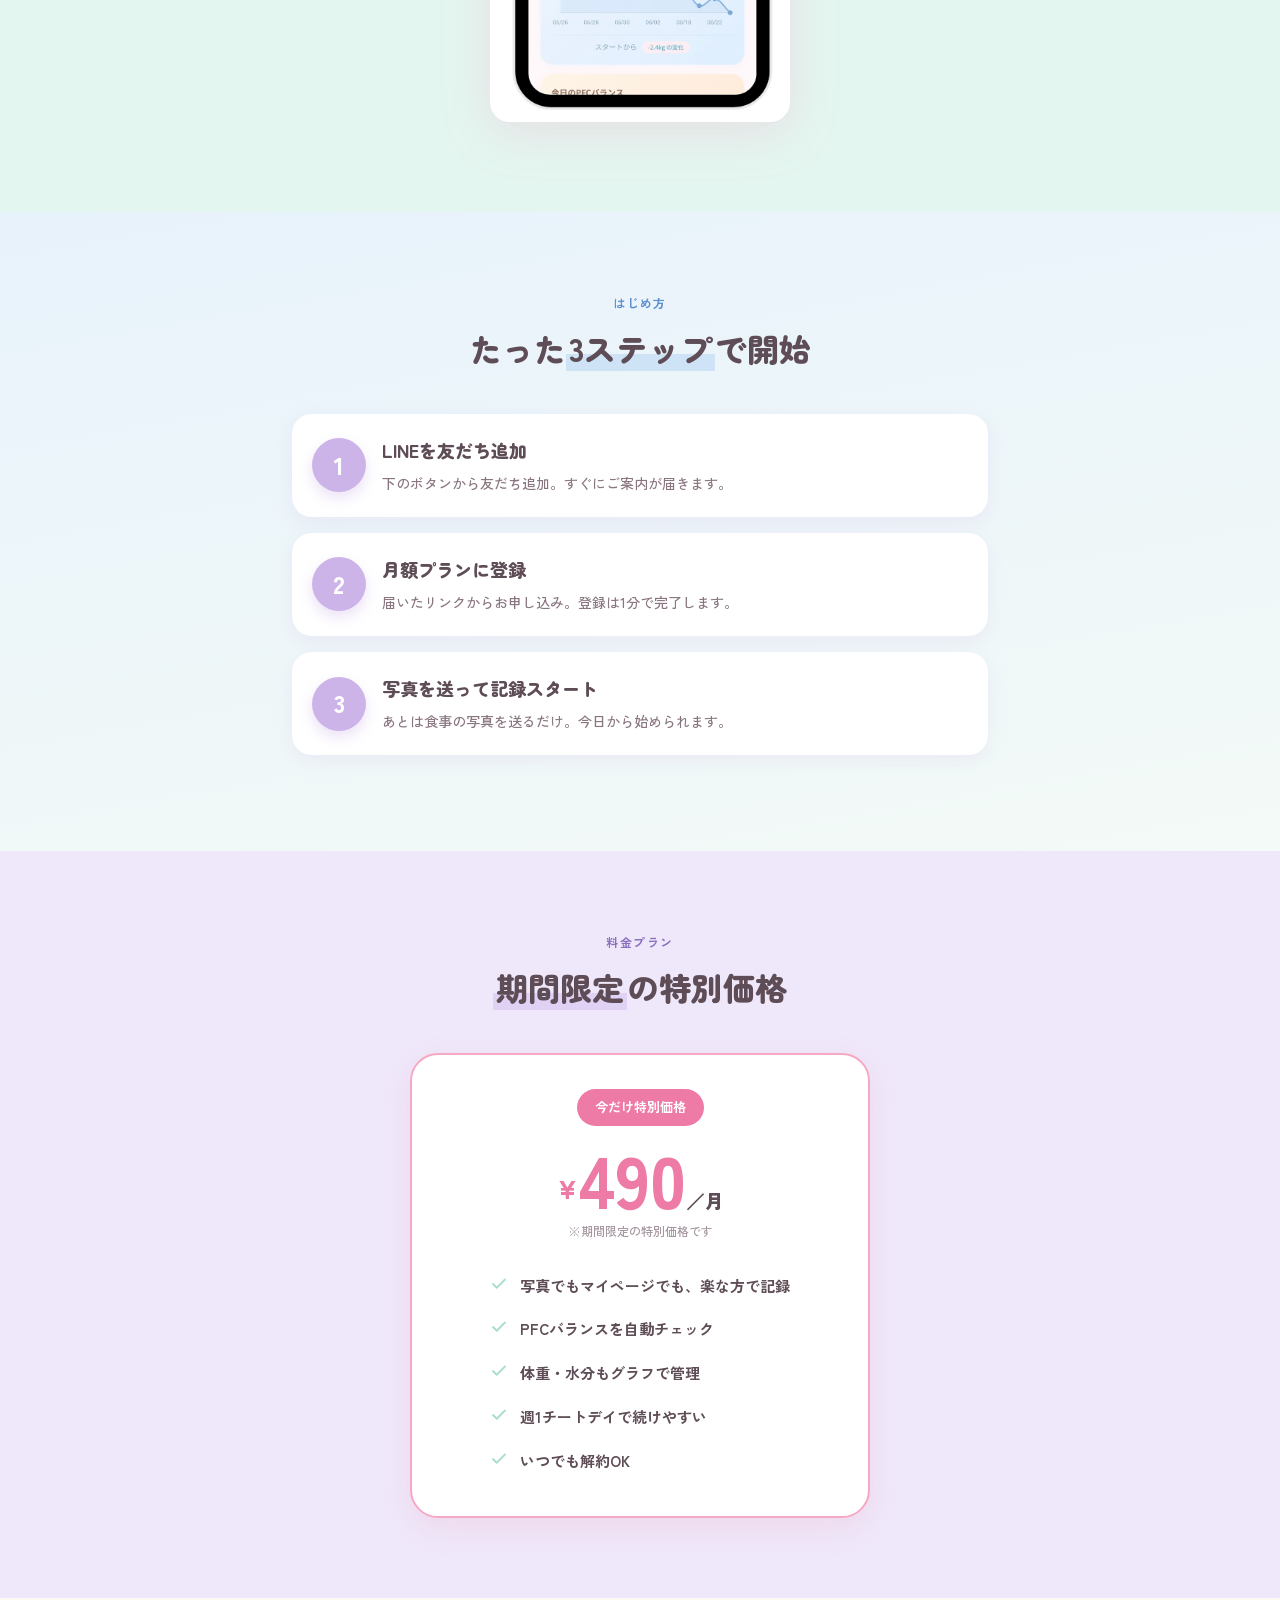
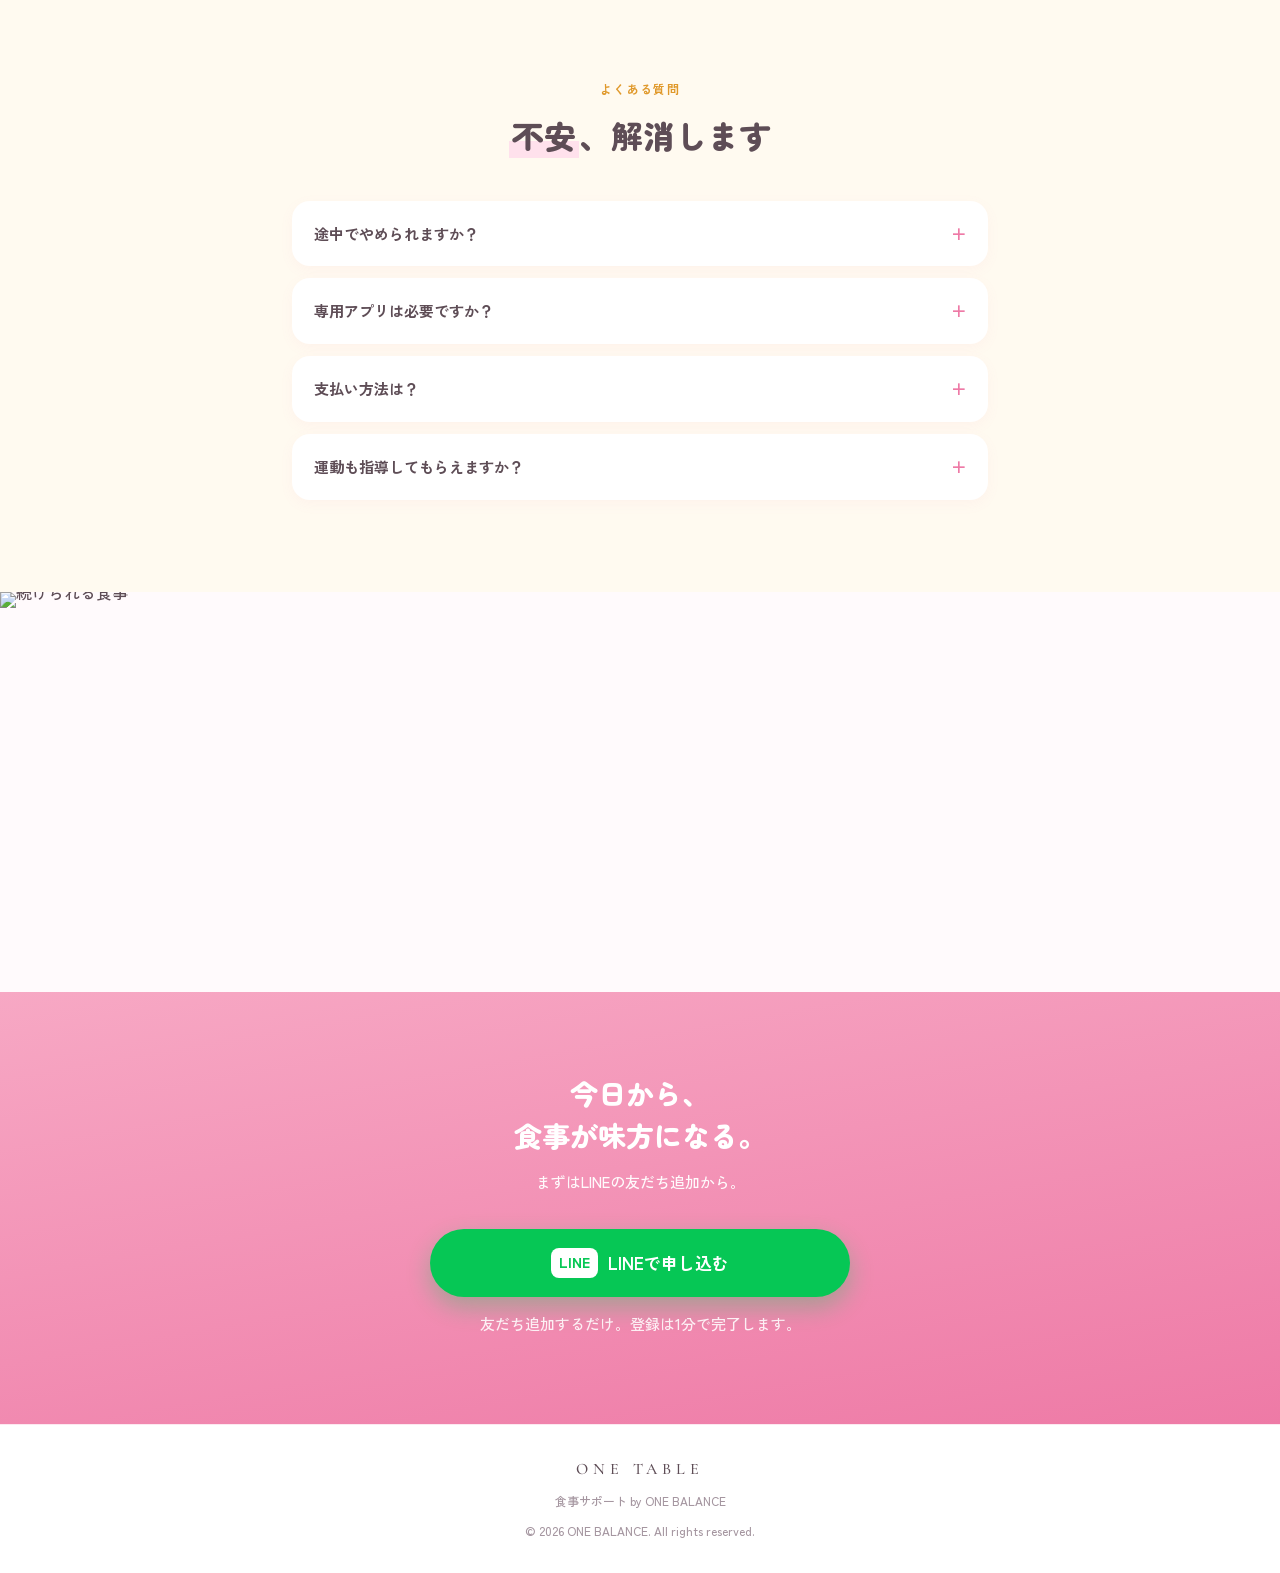
==== commit 4e9c8313: "Update lp.html" ====
--- a/lp.html
+++ b/lp.html
@@ -203,6 +203,10 @@
   /* 日本語の改行を自然に（1文字孤立を防ぐ・禁則処理） */
   h1,h2,h3,p,.lead{text-wrap:pretty}
   .hero p,.lead,.lowfat p,.honest p,.cheat p,.merit span,.feat p,.step p,.pain,.price-card li{word-break:keep-all;overflow-wrap:anywhere;line-break:strict}
+  /* 写真帯（メソッド前・CTA前のシズル写真） */
+  .photo-band{width:100%;margin:0;padding:0;line-height:0}
+  .photo-band img{width:100%;height:250px;object-fit:cover;display:block}
+  @media(min-width:820px){ .photo-band img{height:400px} }
 </style>
 </head>
 <body>
@@ -249,6 +253,9 @@
     <div class="pain"><span class="q">?</span>無理な食事制限で、リバウンドの繰り返し</div>
   </div>
 </section>
+
+<!-- 写真帯①（メソッド前） -->
+<div class="photo-band"><img src="sec2.png" alt="健康的な食事を楽しむ" loading="lazy"></div>
 
 <!-- メソッド -->
 <section class="method" id="method">
@@ -375,6 +382,9 @@
   </div>
 </section>
 
+<!-- 写真帯②（CTA前） -->
+<div class="photo-band"><img src="sec1.png" alt="続けられる食事" loading="lazy"></div>
+
 <!-- 最終CTA -->
 <section class="final" id="apply">
   <div class="wrap">
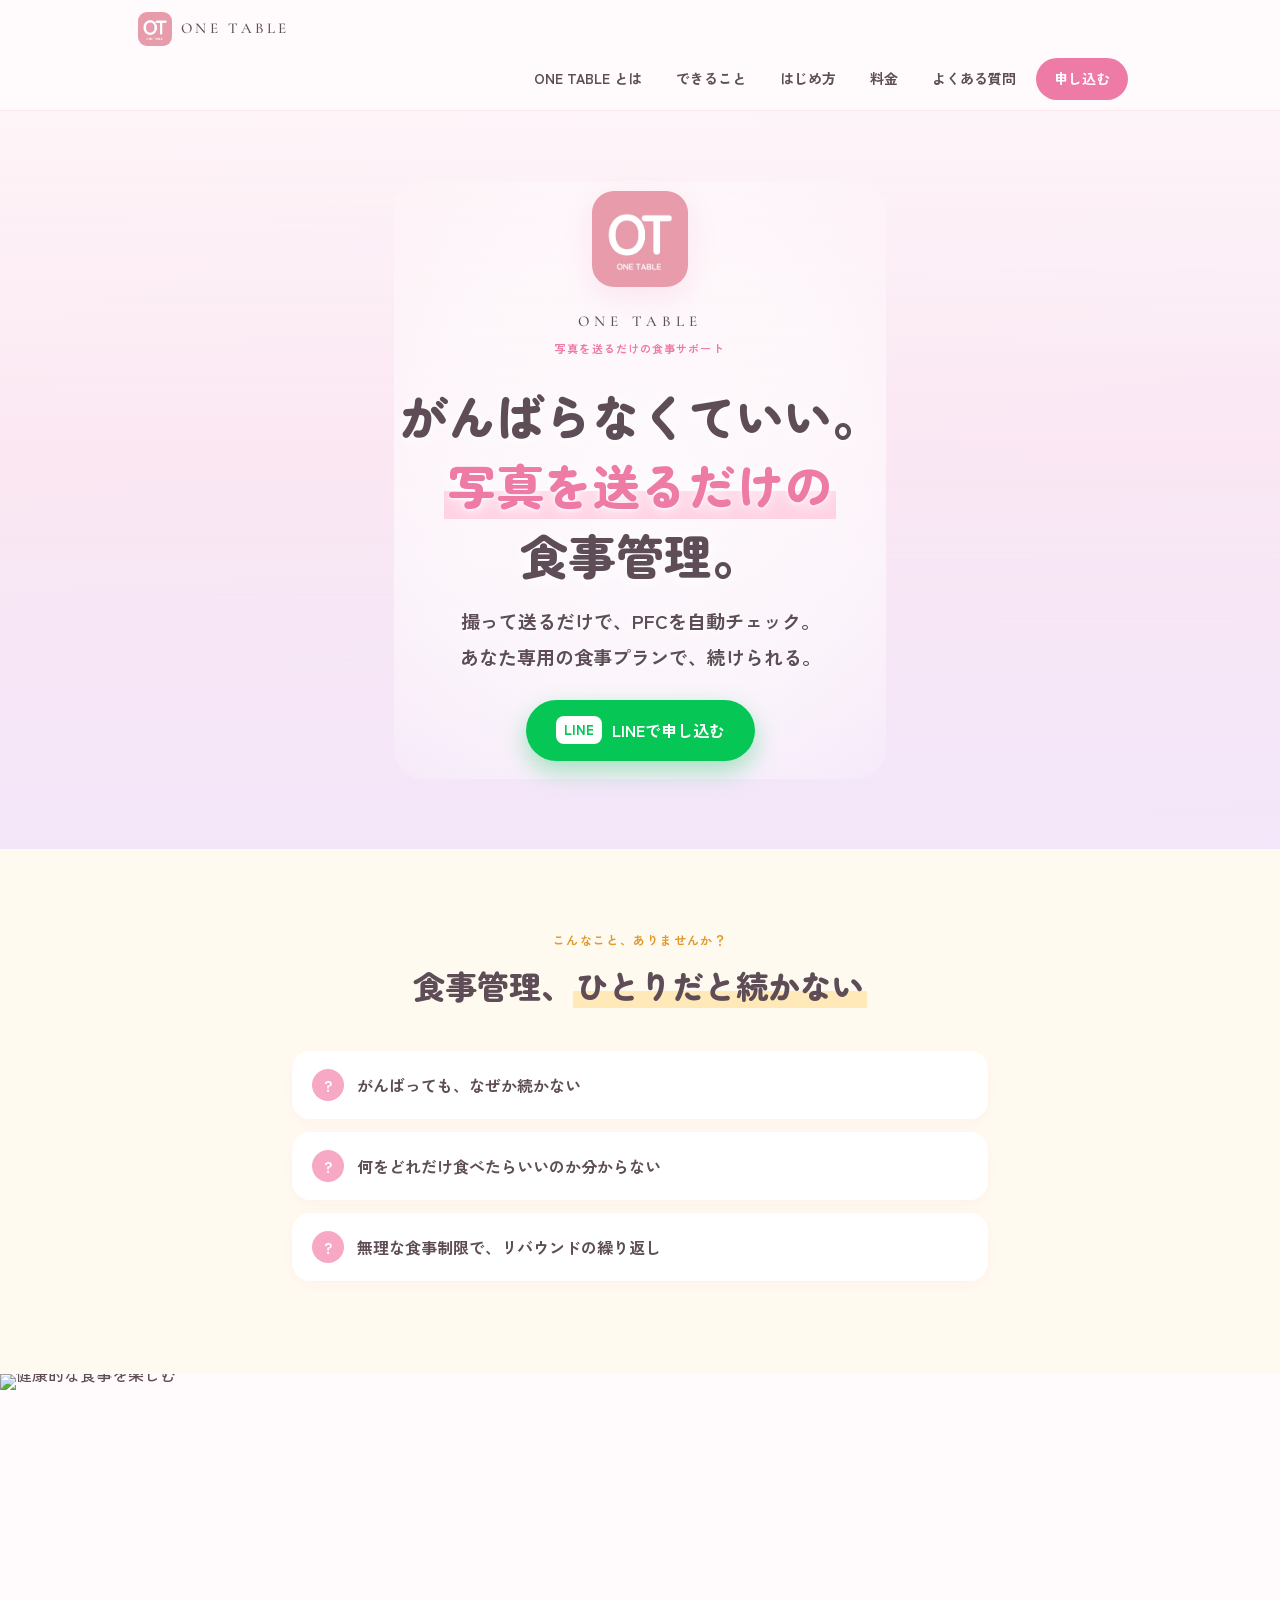
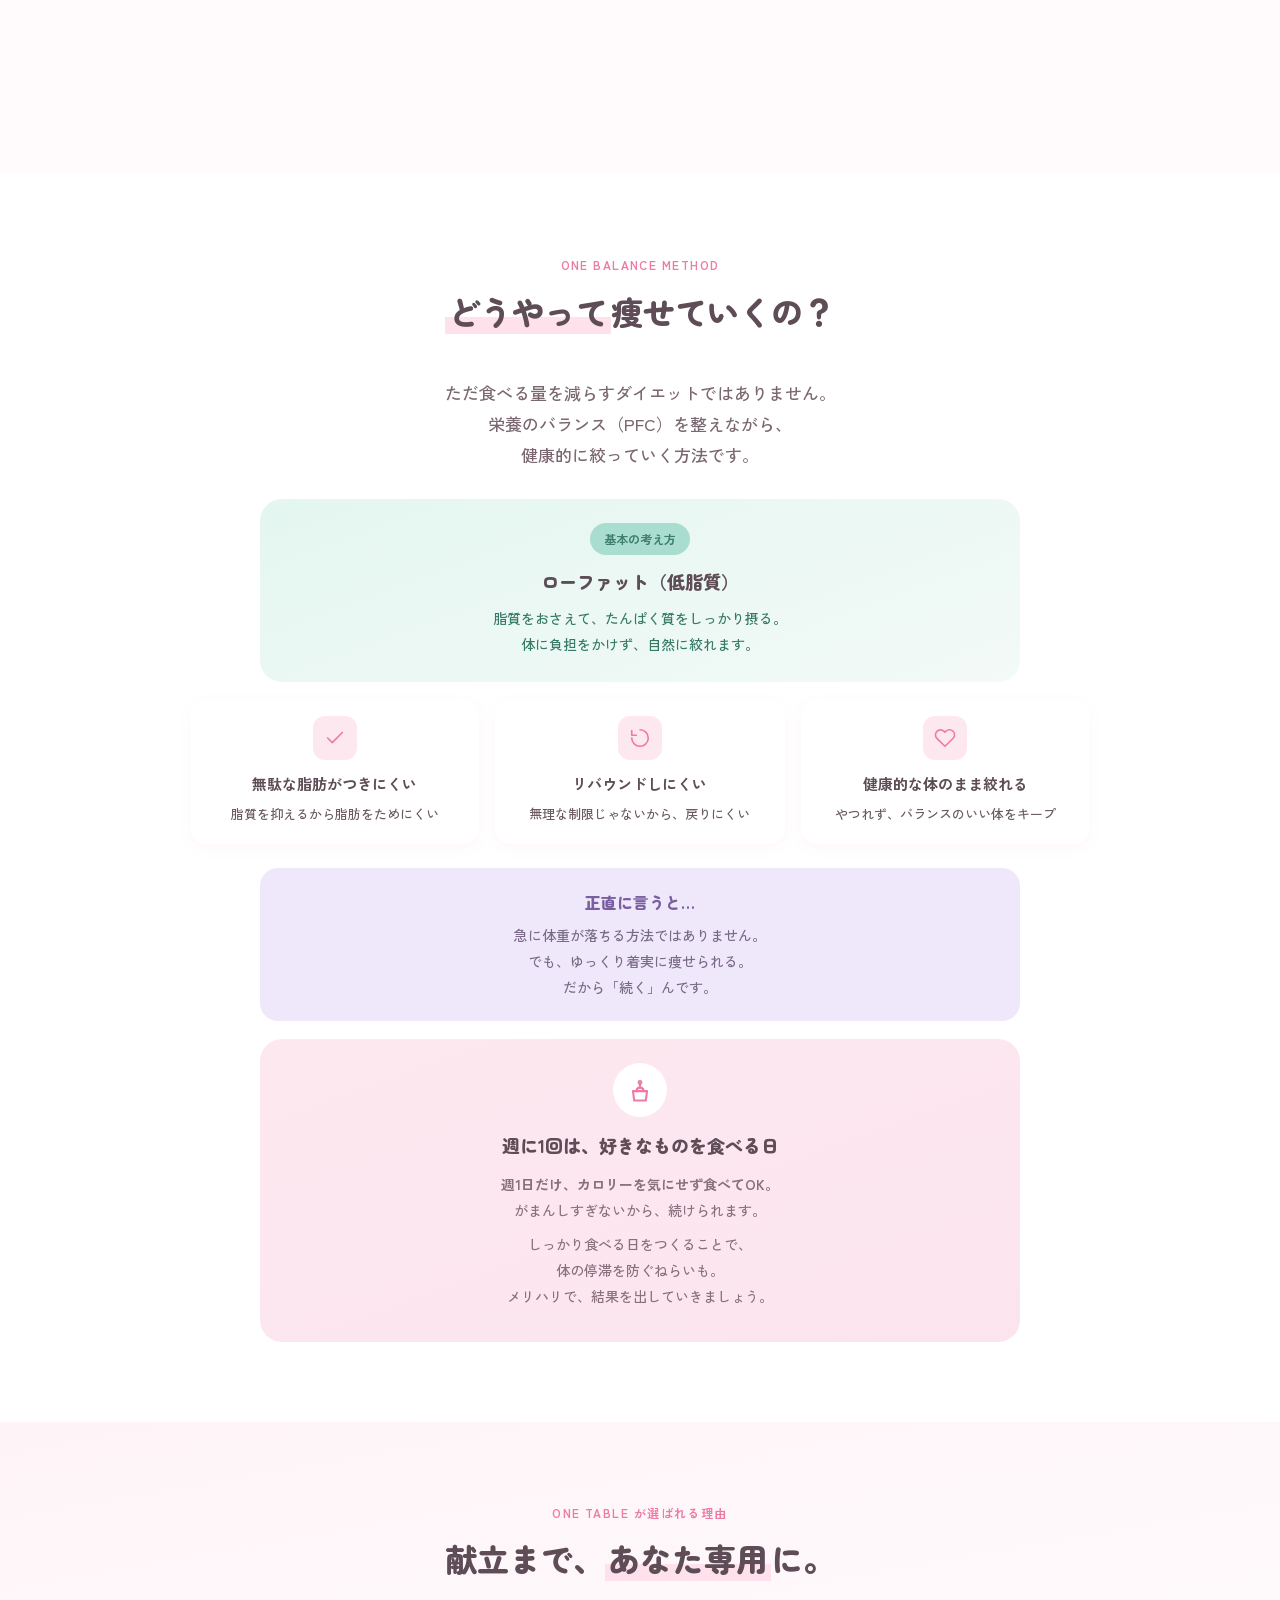
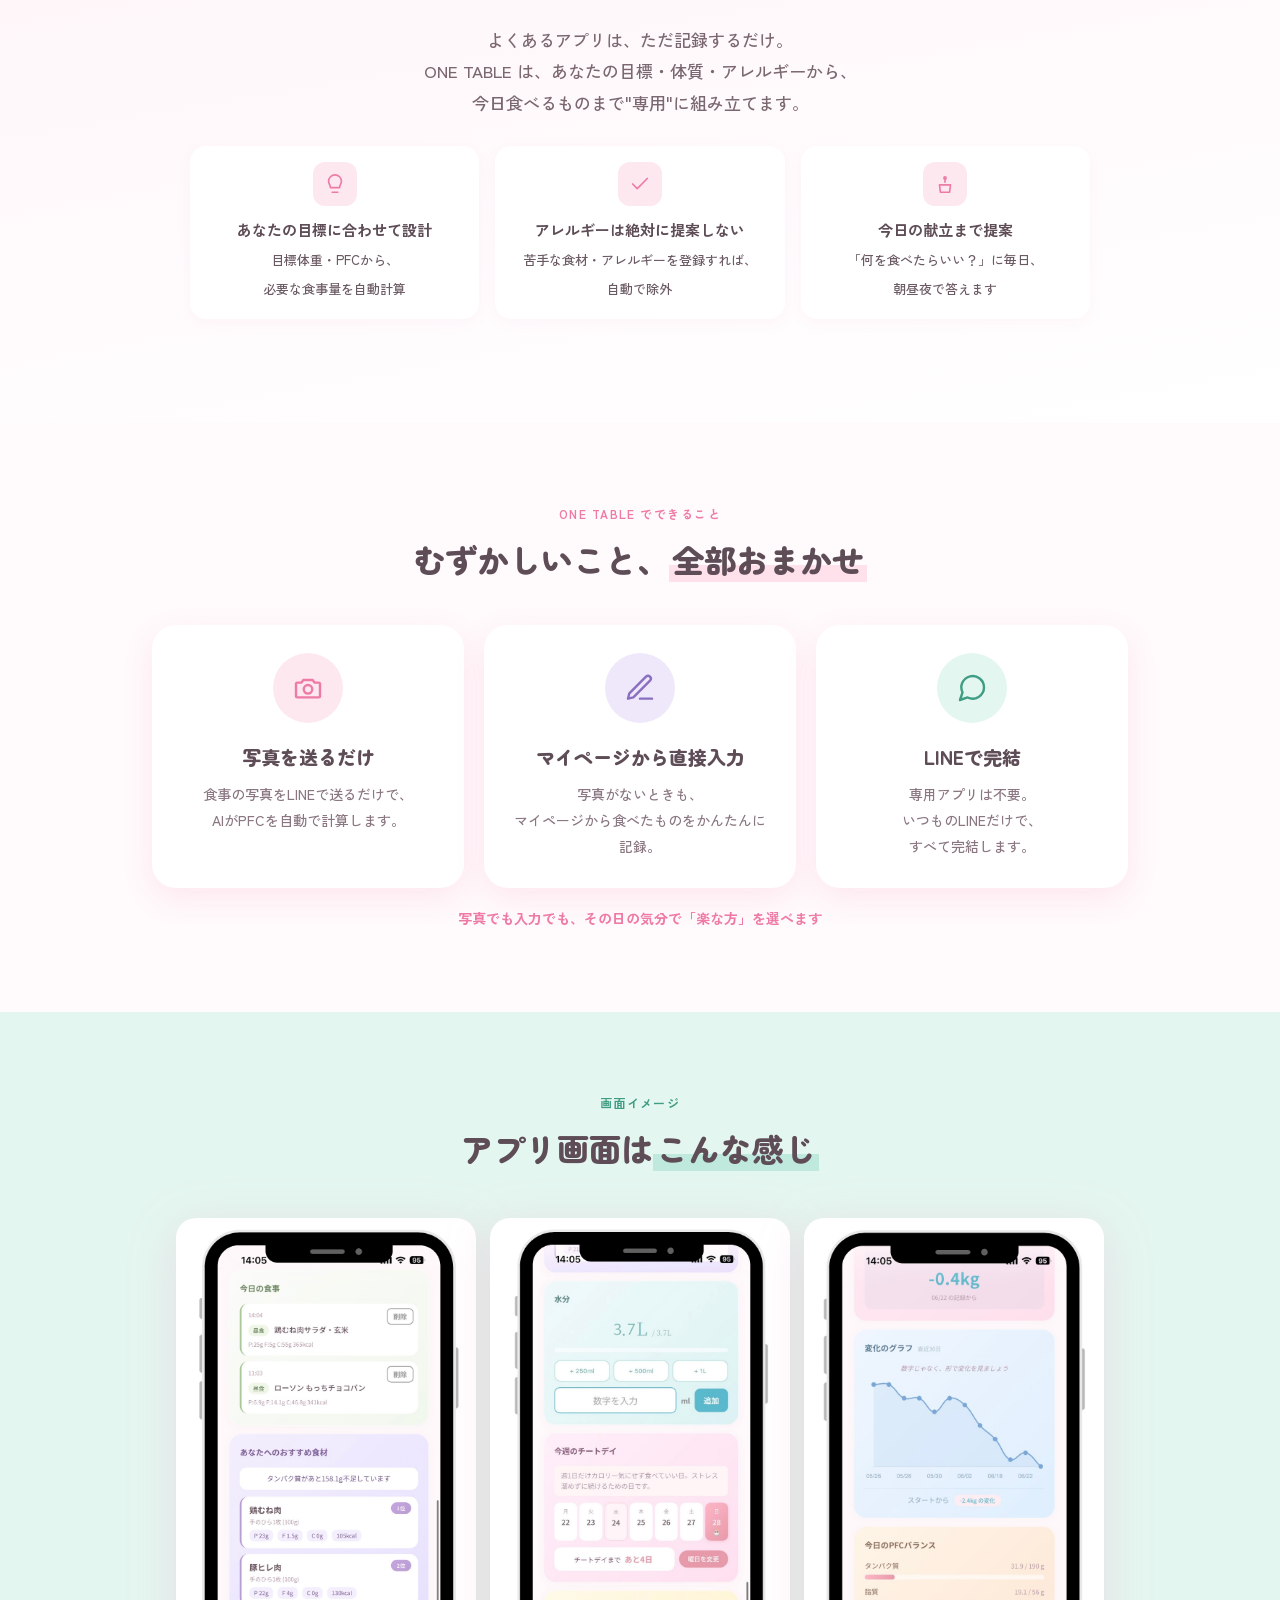
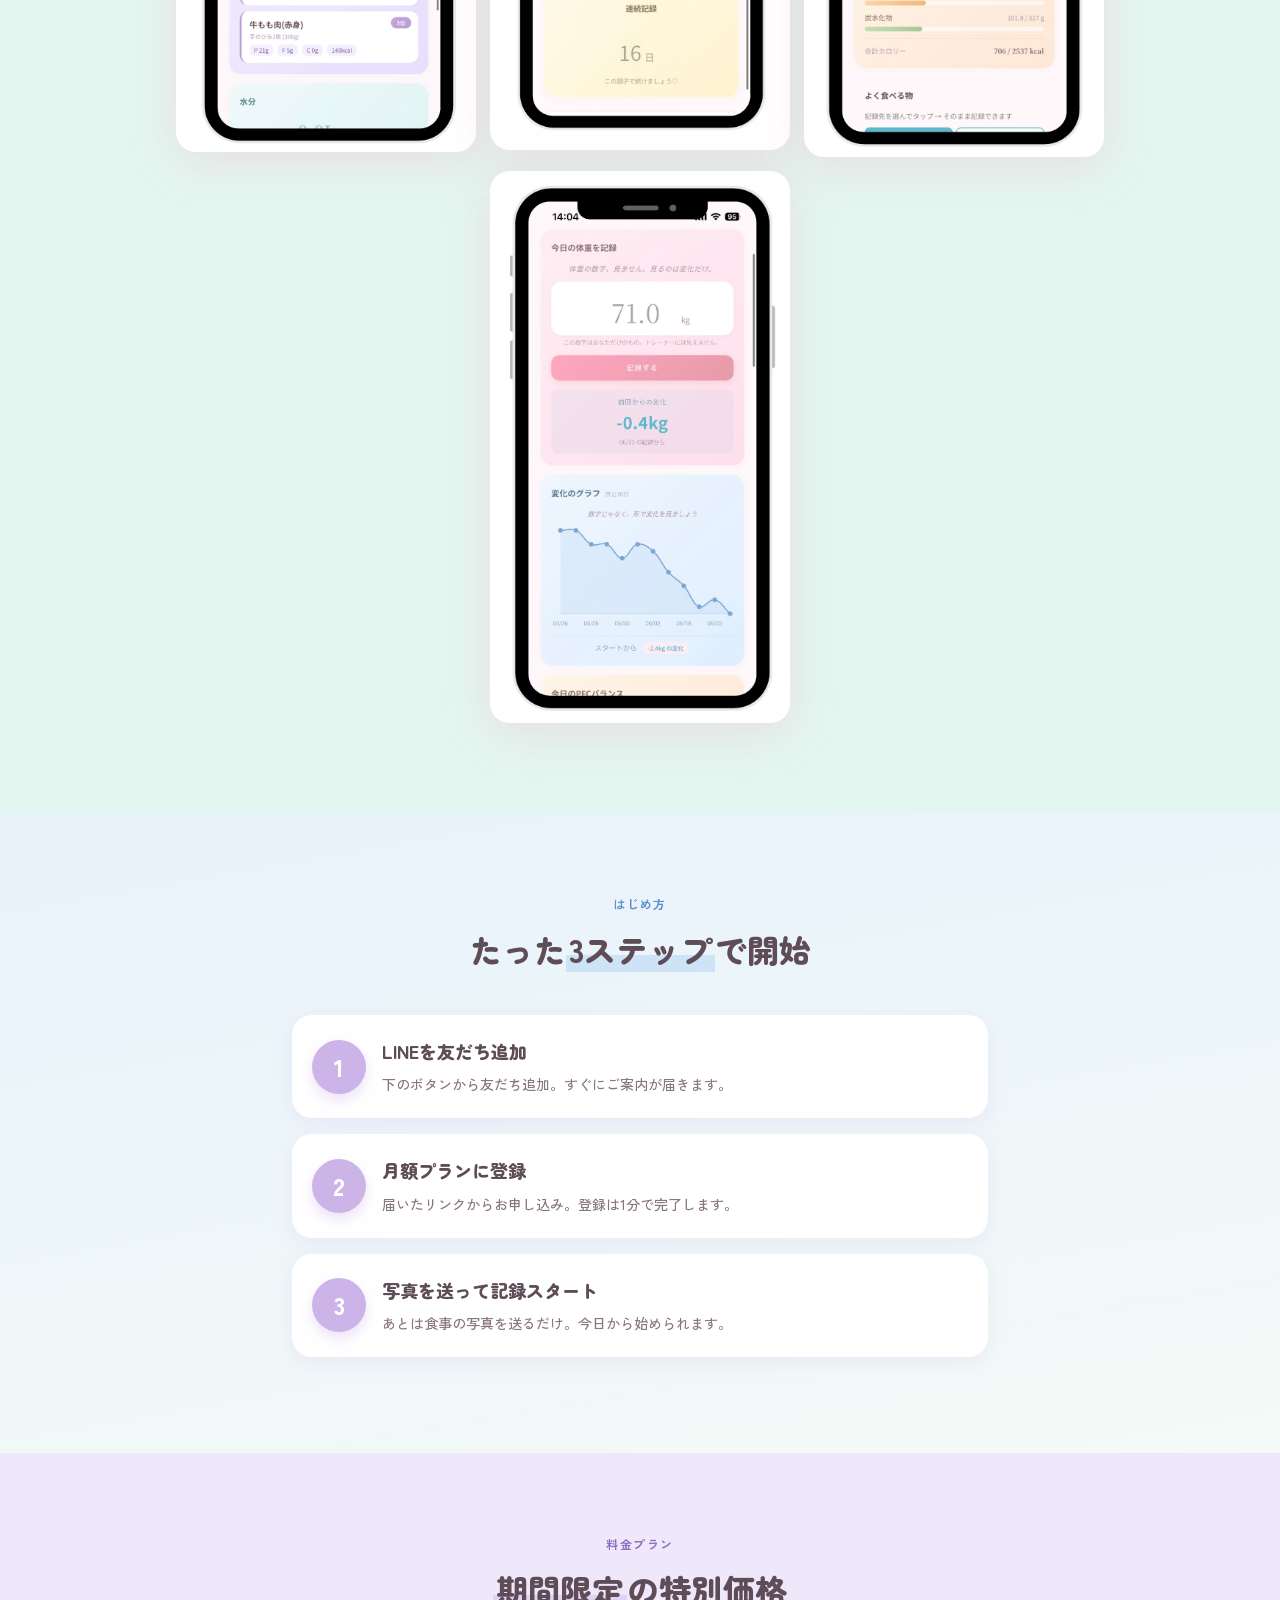
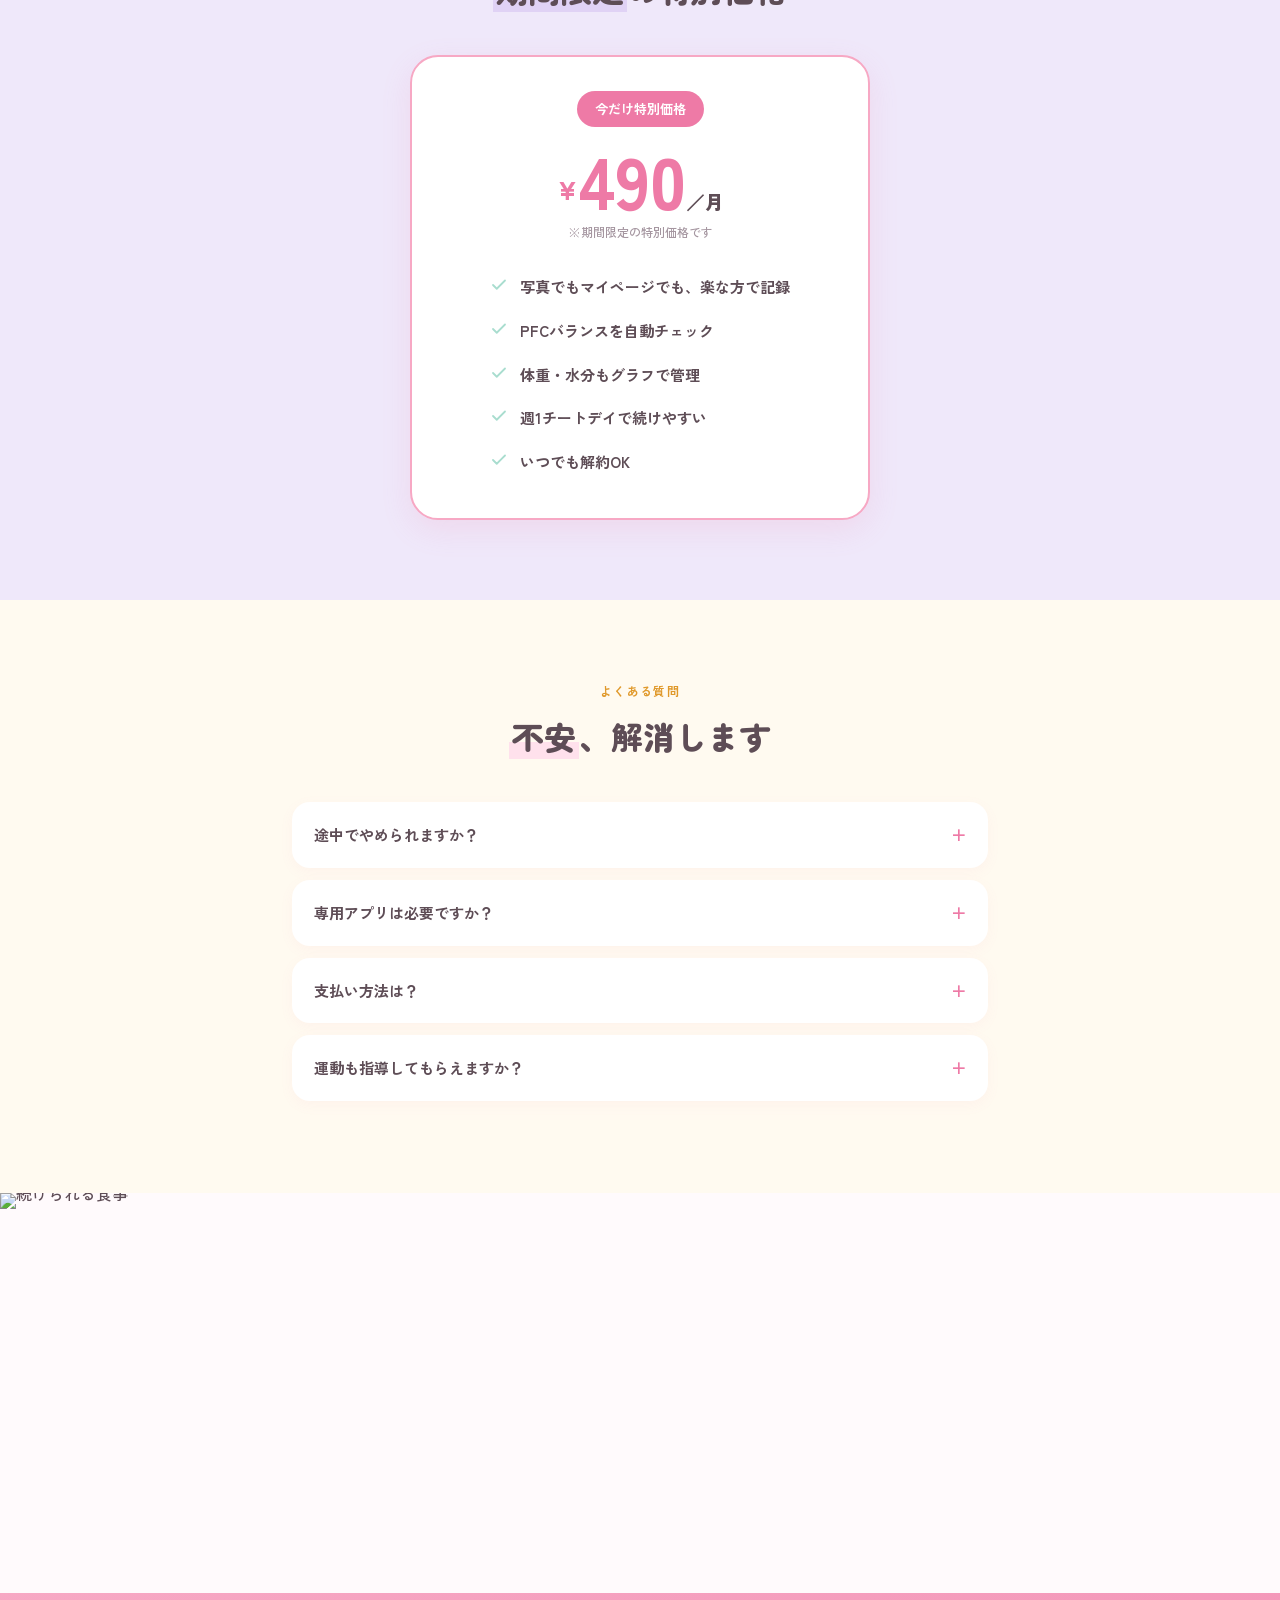
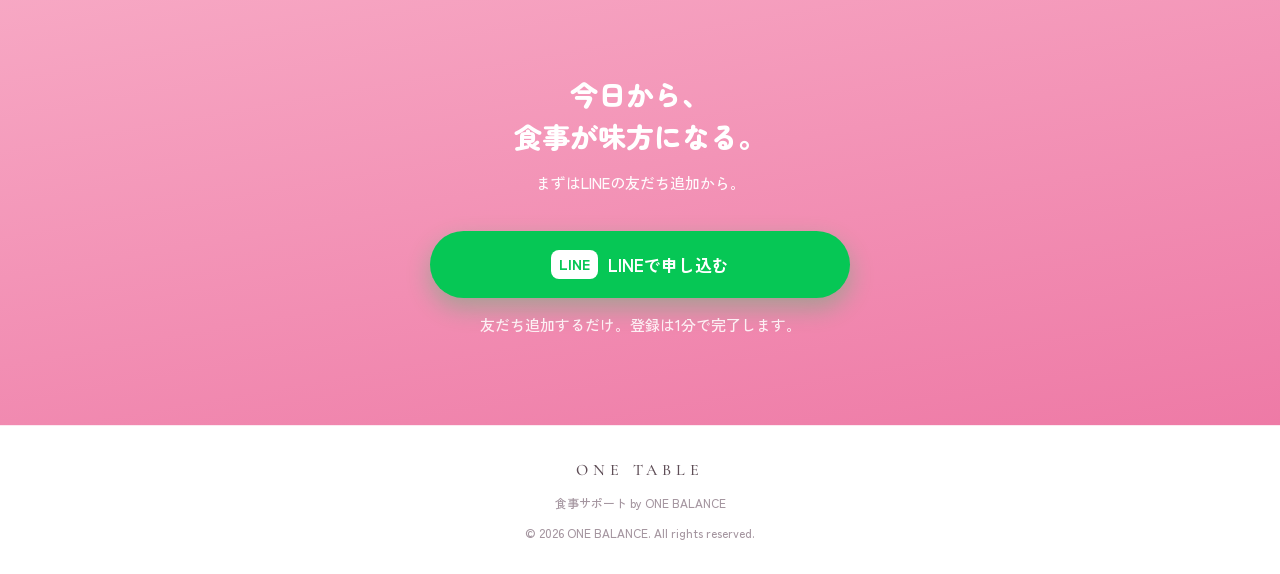
==== commit e1c39b9e: "Update lp.html" ====
--- a/lp.html
+++ b/lp.html
@@ -237,7 +237,7 @@
     <div class="logo-name">ONE TABLE</div>
     <div class="logo-cap">写真を送るだけの食事サポート</div>
     <h1>がんばらなくていい。<br><span class="hl">写真を送るだけの</span><br>食事管理。</h1>
-    <p>撮って送るだけで、PFCを自動チェック。<br>続けられる仕組みが、ここに。</p>
+    <p>撮って送るだけで、PFCを自動チェック。<br>あなた専用の食事プランで、続けられる。</p>
     <!-- 【差し替え①】LINE友だち追加URL -->
     <a class="hero-cta" href="https://lin.ee/sGPm8DG"><span class="li">LINE</span>LINEで申し込む</a>
   </div>
@@ -299,6 +299,28 @@
   </div>
 </section>
 
+  <!-- あなた専用設計 -->
+<section class="method" style="background:linear-gradient(170deg,#fef4f8,#fff)">
+  <div class="wrap">
+    <span class="eyebrow">ONE TABLE が選ばれる理由</span>
+    <h2 class="stitle">献立まで、<span class="u">あなた専用</span>に。</h2>
+    <p class="lead">よくあるアプリは、ただ記録するだけ。<br>ONE TABLE は、あなたの目標・体質・アレルギーから、<br>今日食べるものまで"専用"に組み立てます。</p>
+    <div class="merits">
+      <div class="merit">
+        <span class="mic"><svg class="ic-svg" viewBox="0 0 24 24"><path d="M12 2a7 7 0 0 0-7 7c0 3 2 4 2 7h10c0-3 2-4 2-7a7 7 0 0 0-7-7z"/><path d="M9 21h6"/></svg></span>
+        <div><b>あなたの目標に合わせて設計</b><span>目標体重・PFCから、必要な食事量を自動計算</span></div>
+      </div>
+      <div class="merit">
+        <span class="mic"><svg class="ic-svg" viewBox="0 0 24 24"><path d="M20 6 9 17l-5-5"/></svg></span>
+        <div><b>アレルギーは絶対に提案しない</b><span>苦手な食材・アレルギーを登録すれば、自動で除外</span></div>
+      </div>
+      <div class="merit">
+        <span class="mic"><svg class="ic-svg" viewBox="0 0 24 24"><path d="M6 13h12l-1 8H7l-1-8z"/><path d="M12 7v3"/><circle cx="12" cy="5.5" r="1.2"/></svg></span>
+        <div><b>今日の献立まで提案</b><span>「何を食べたらいい？」に毎日、朝昼夜で答えます</span></div>
+      </div>
+    </div>
+  </div>
+</section>
 <!-- できること -->
 <section id="features">
   <div class="wrap">
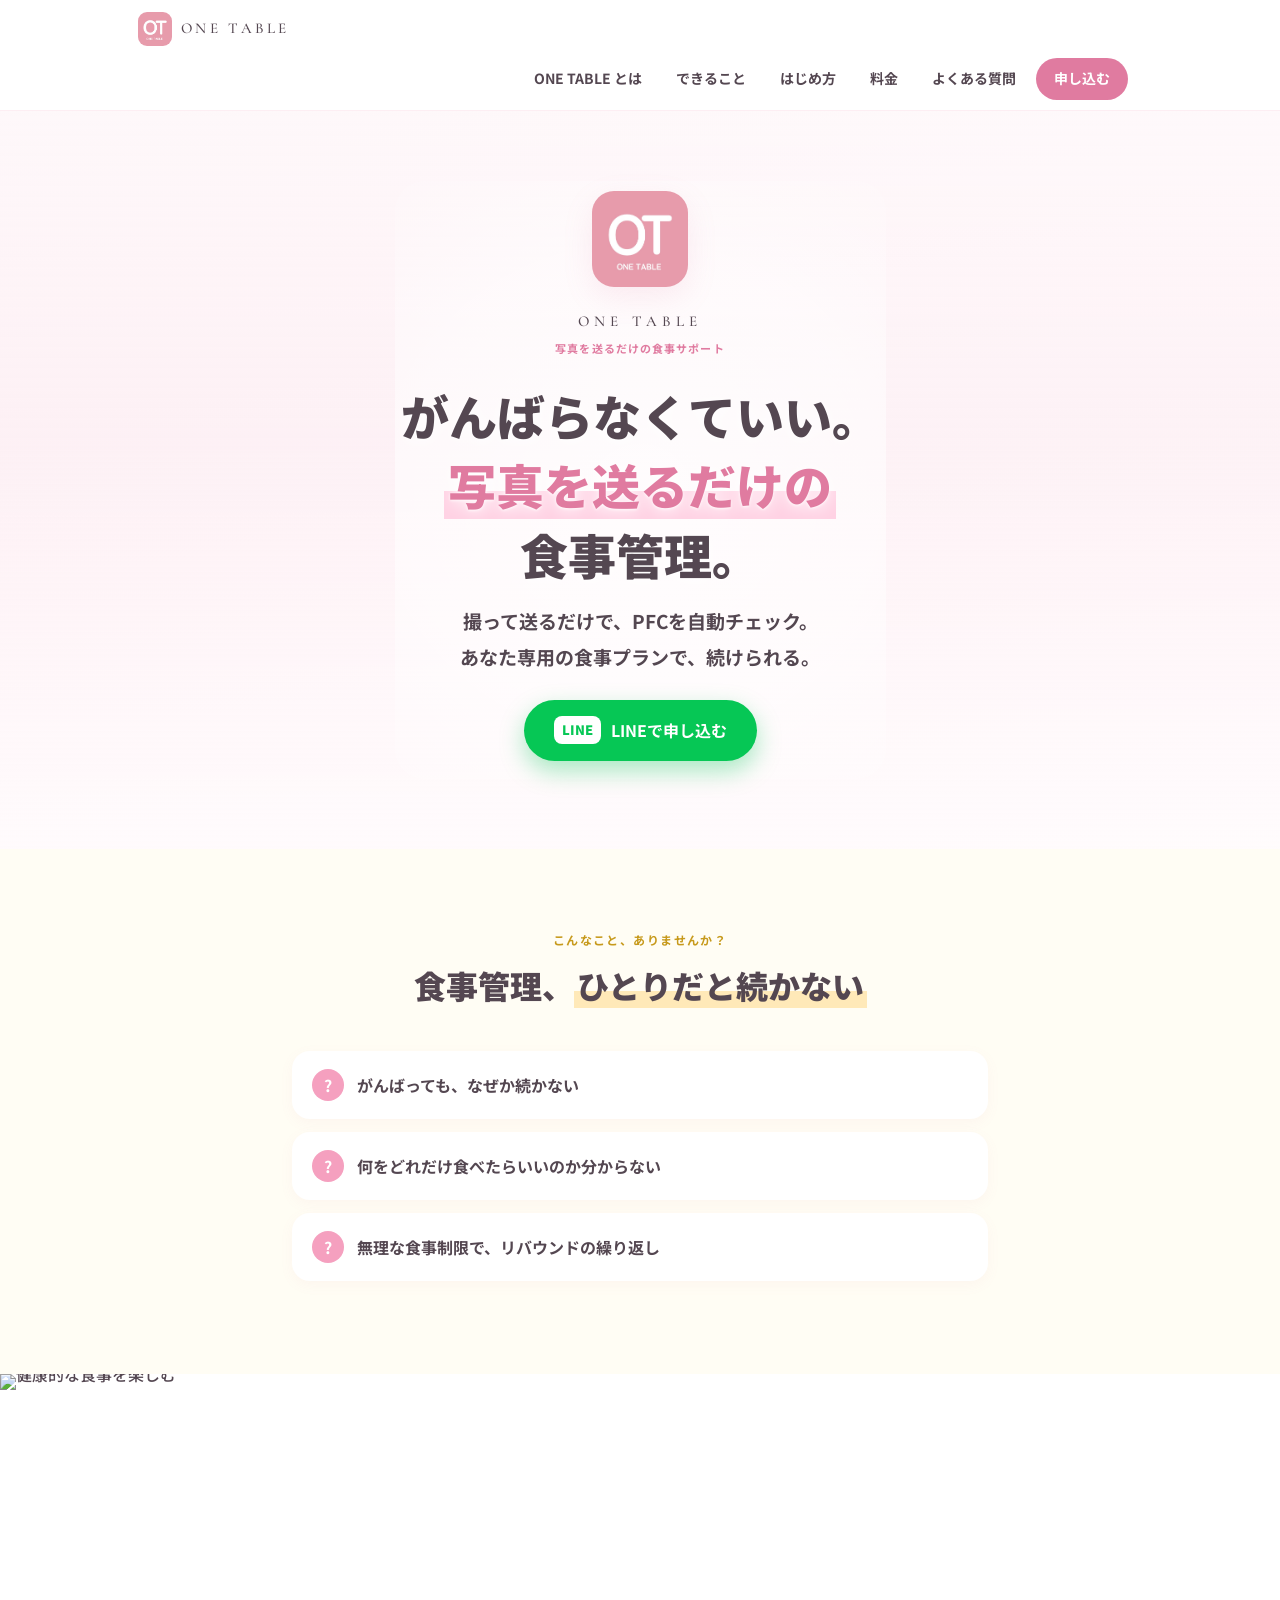
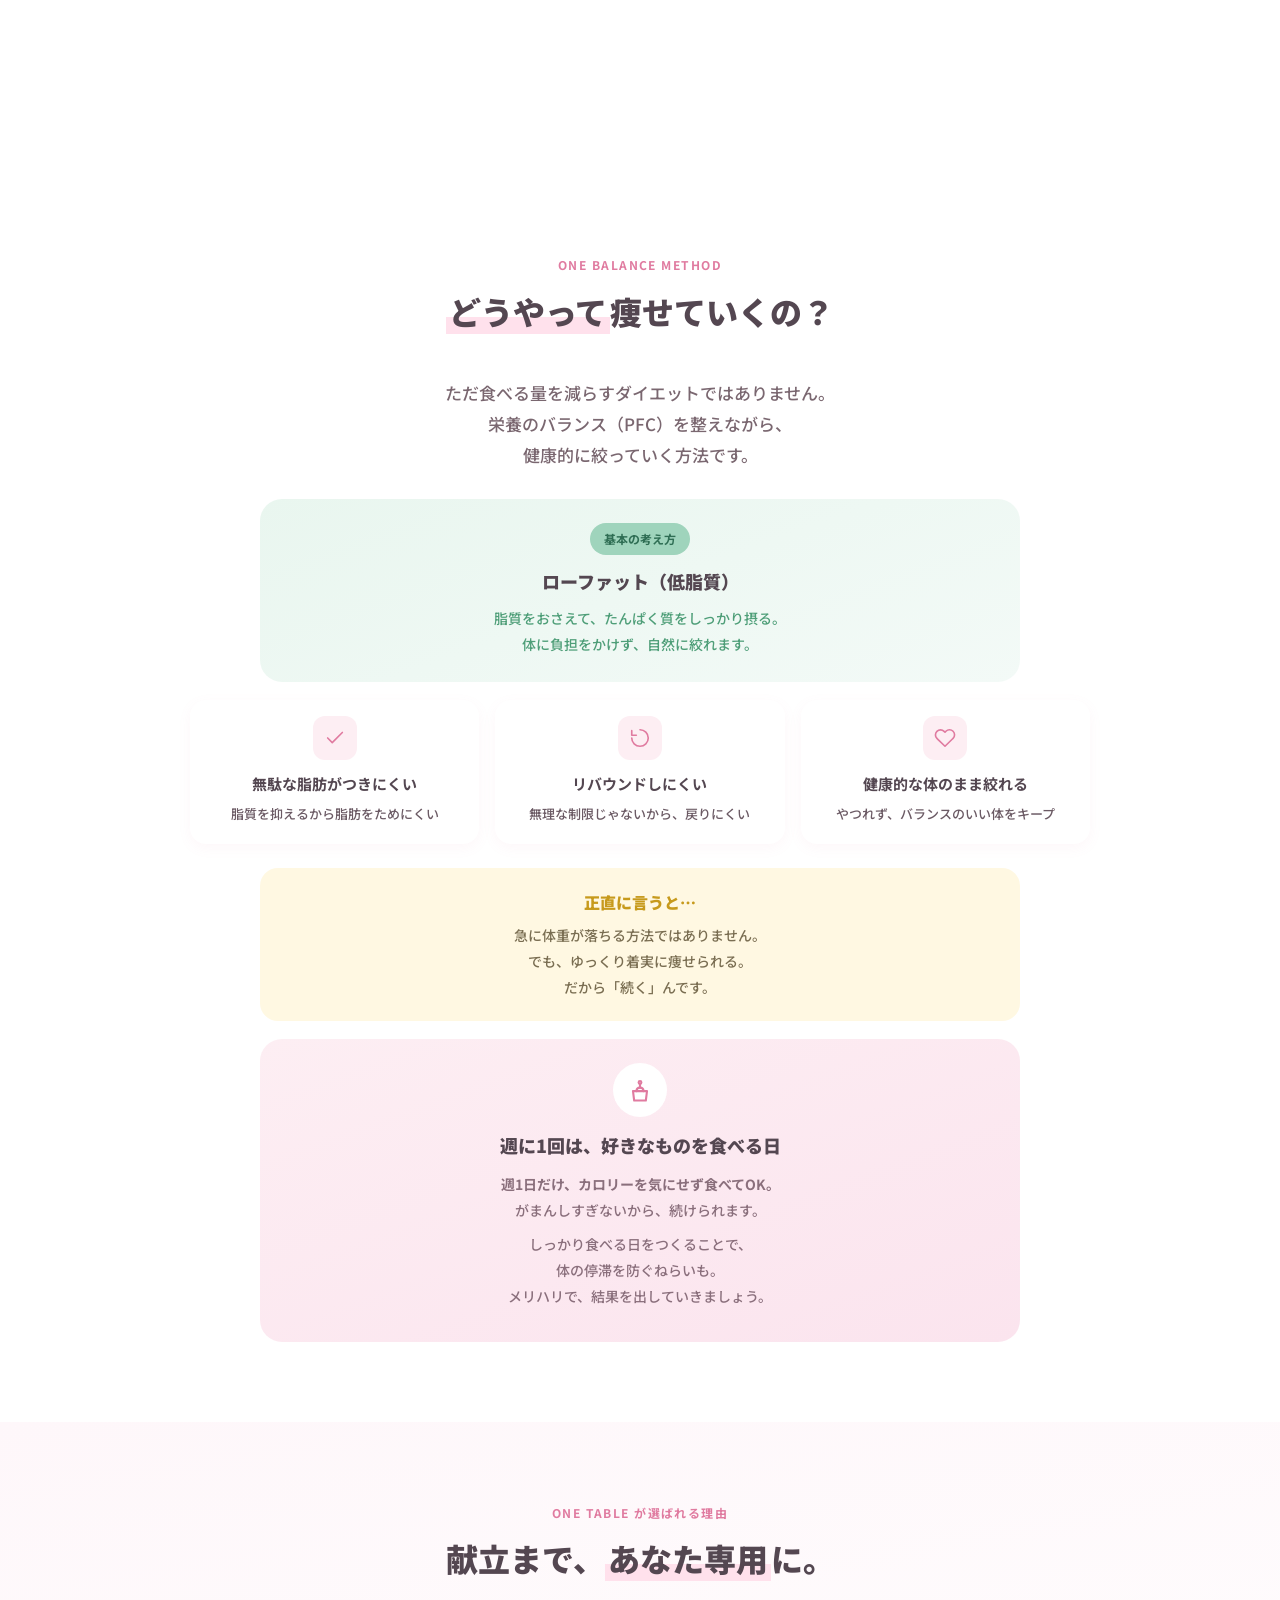
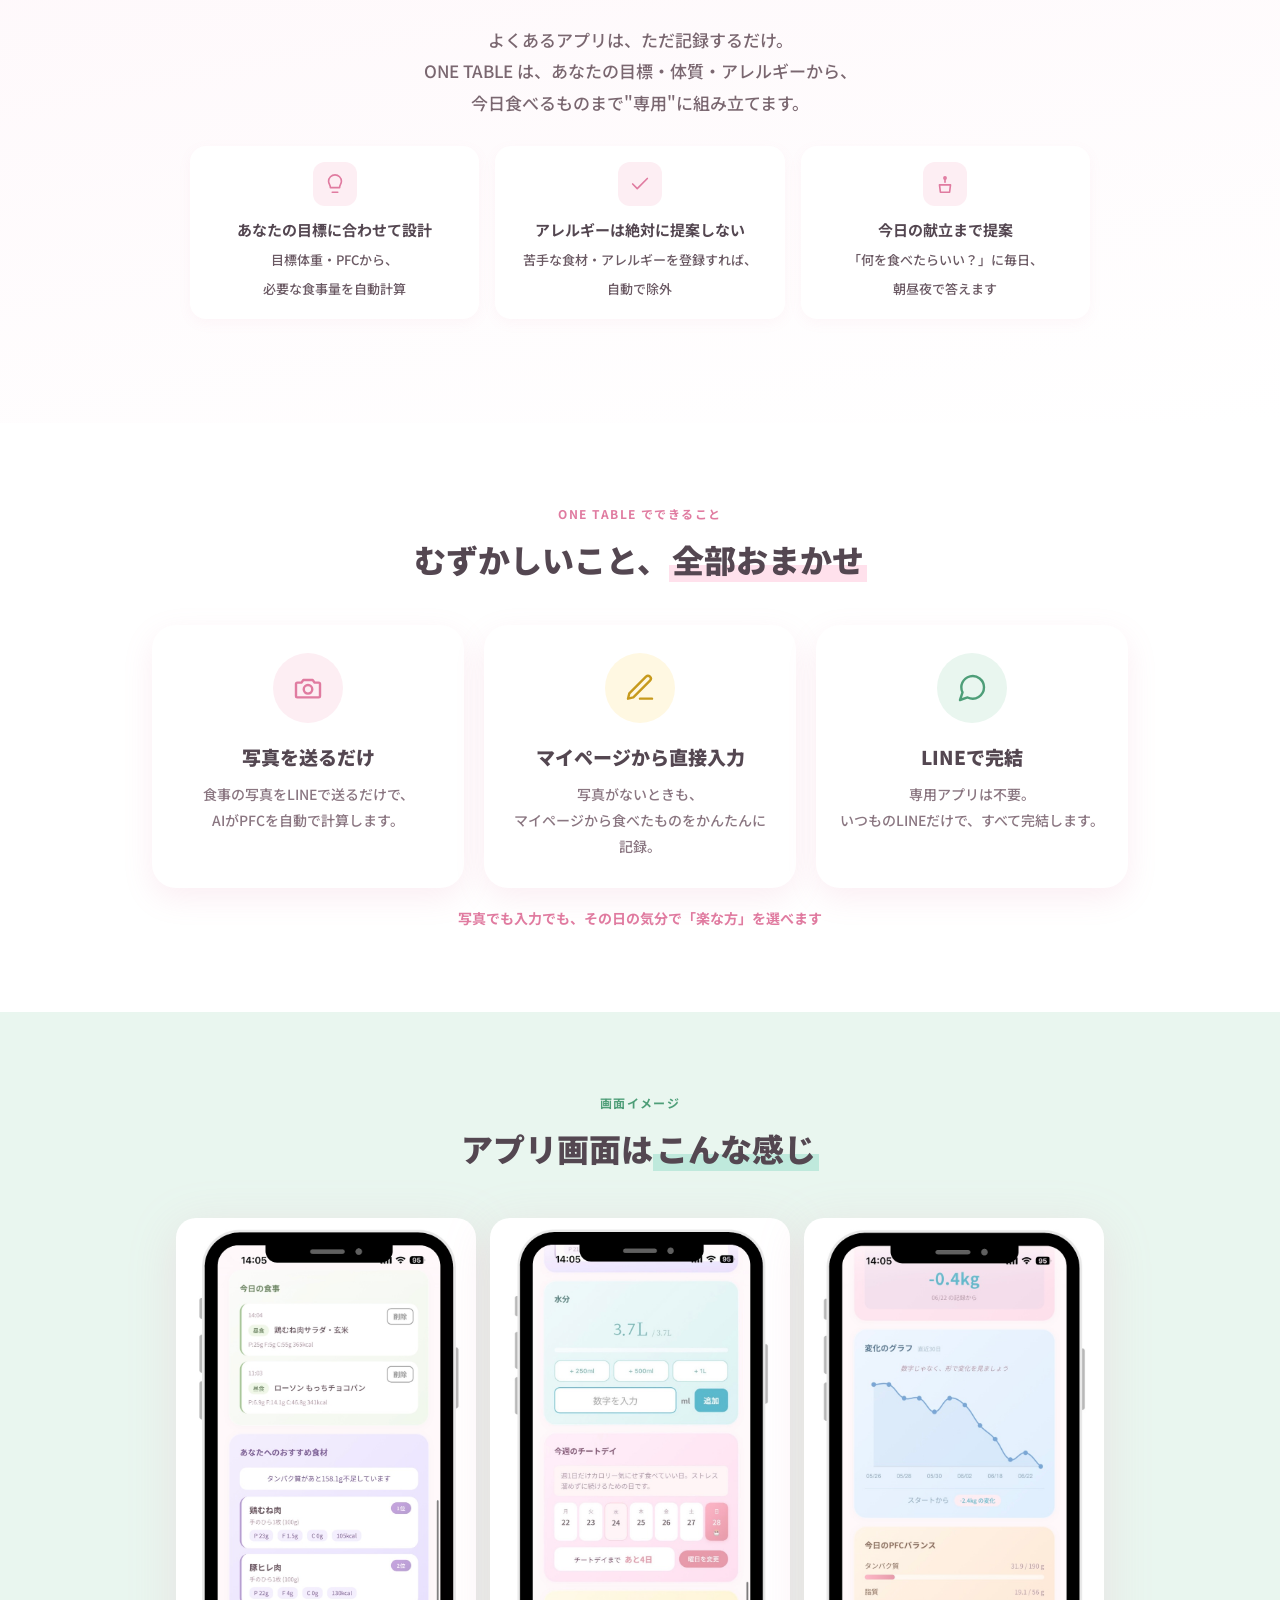
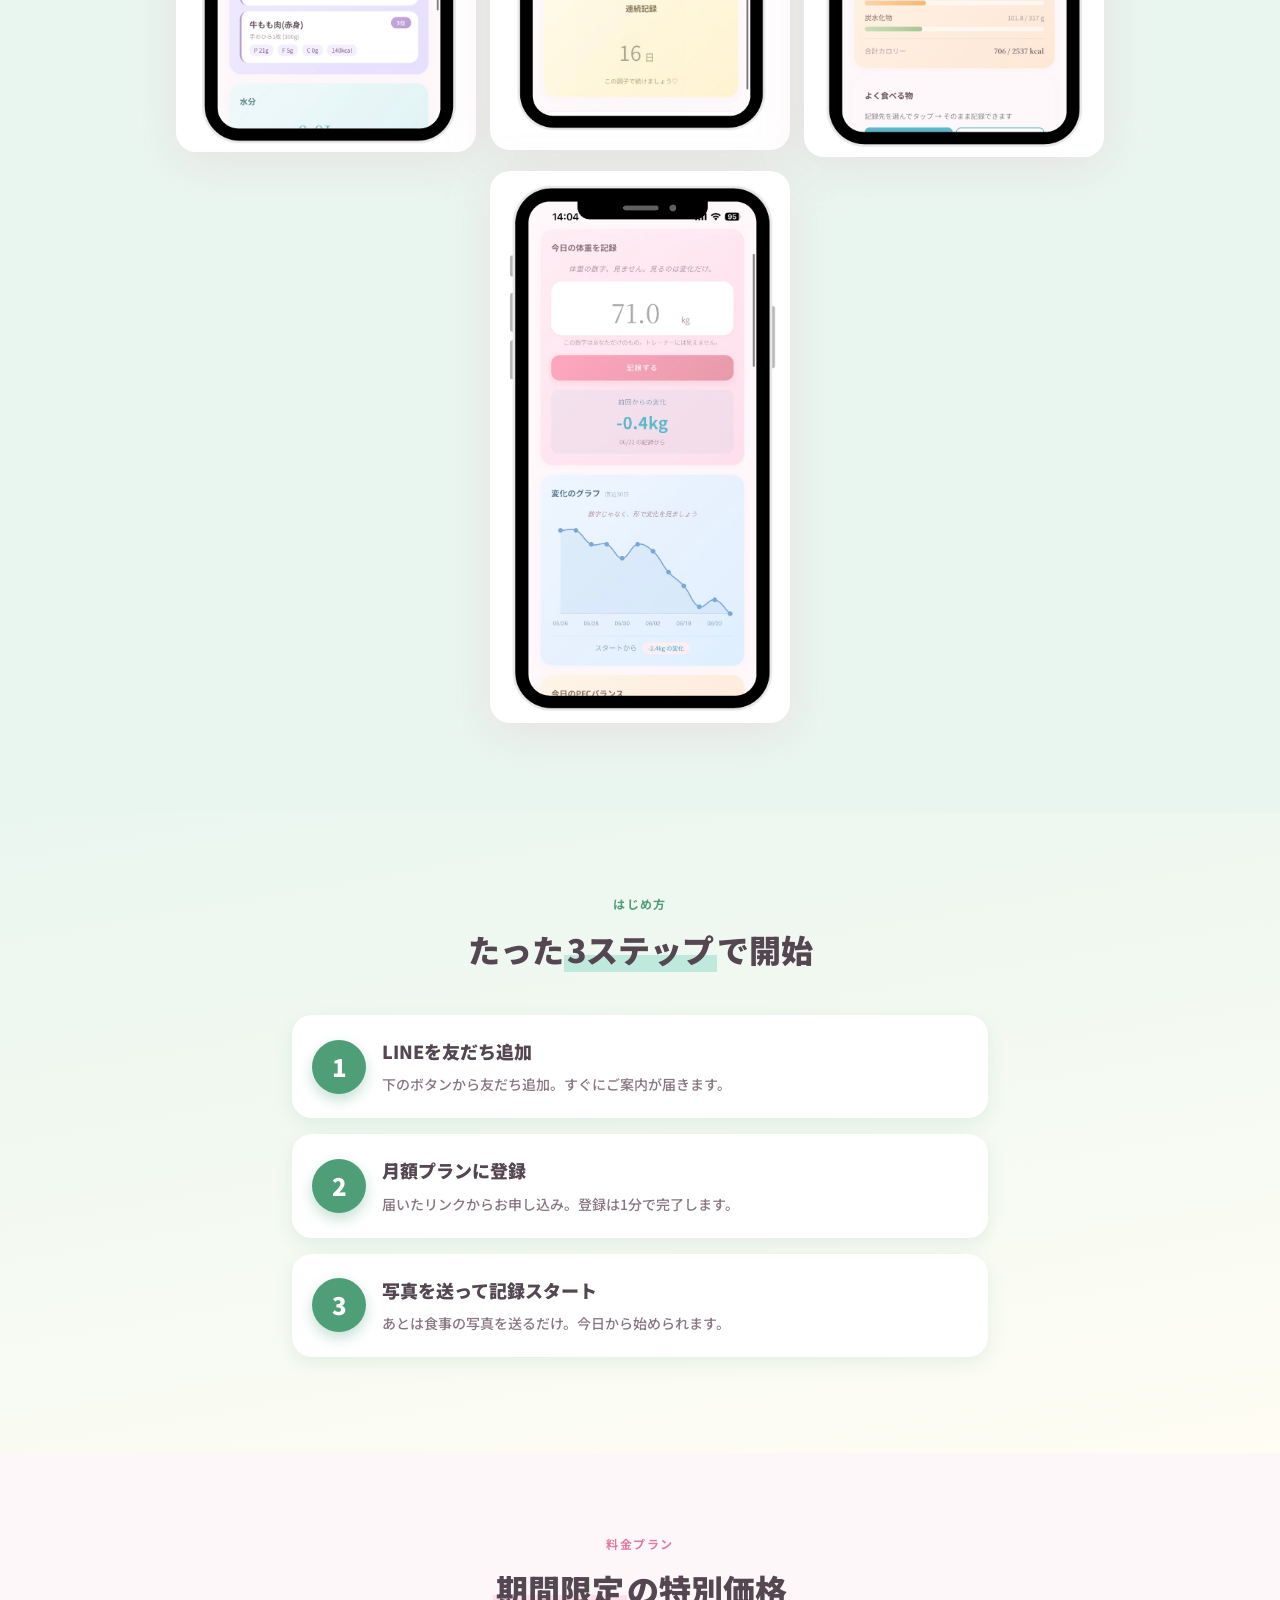
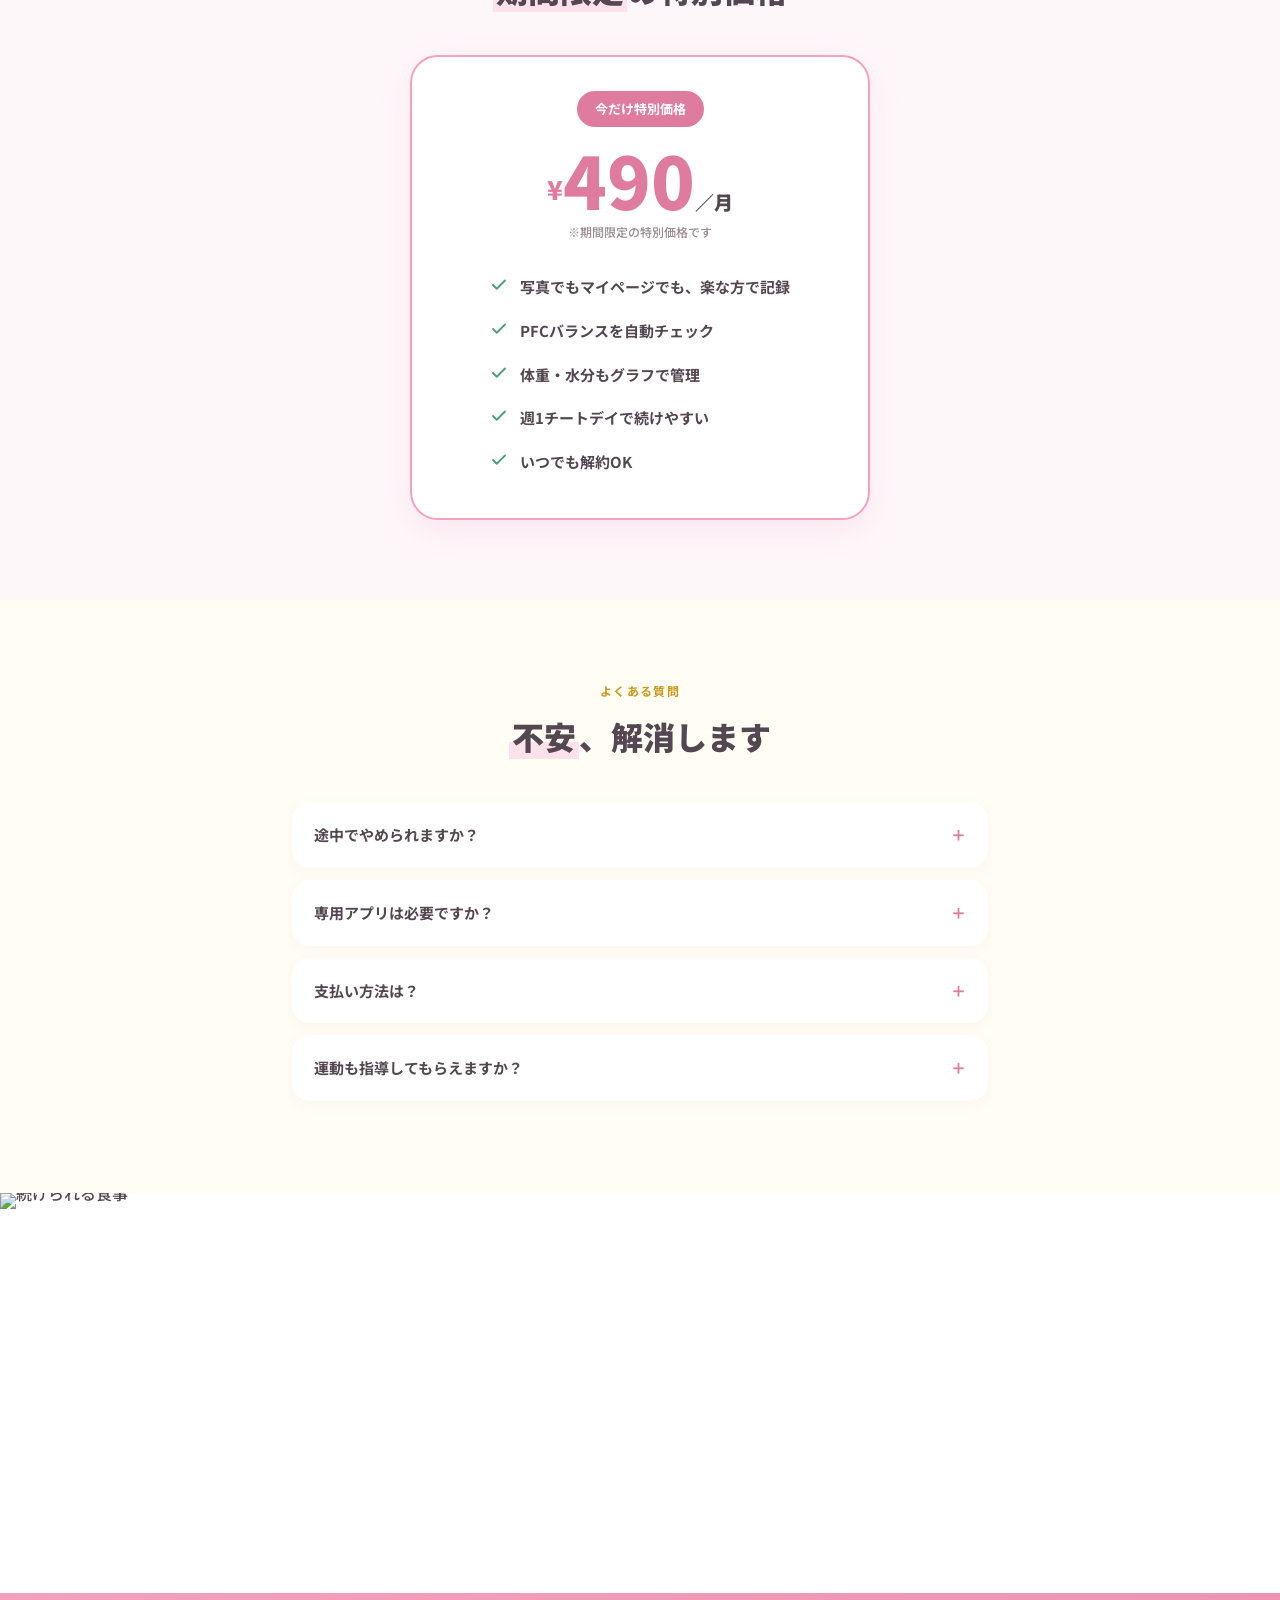
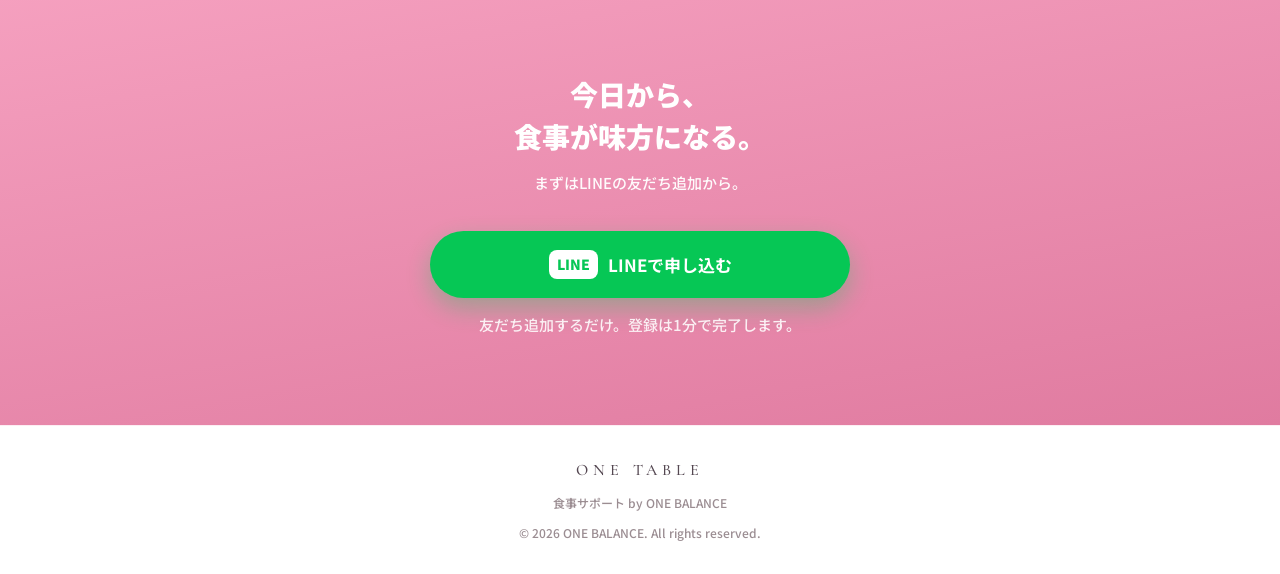
==== commit 04daa46d: "Update lp.html" ====
--- a/lp.html
+++ b/lp.html
@@ -10,17 +10,19 @@
 <link rel="icon" type="image/png" href="ot_logo.png">
 <meta name="apple-mobile-web-app-capable" content="yes">
 <meta name="apple-mobile-web-app-title" content="ONE TABLE">
-<meta name="theme-color" content="#fde8f0">
+<meta name="theme-color" content="#fdeef3">
 <title>ONE TABLE｜写真を送るだけの食事サポート</title>
 <meta name="description" content="写真を送るだけでPFCバランスを自動チェック。ローファット×週1チートデイで、健康的に続けられる食事サポート ONE TABLE。">
-<link href="https://fonts.googleapis.com/css2?family=Zen+Maru+Gothic:wght@500;700;900&family=Zen+Kaku+Gothic+New:wght@400;500;700&family=Cormorant+Garamond:wght@400;500&display=swap" rel="stylesheet">
+<link href="https://fonts.googleapis.com/css2?family=Noto+Sans+JP:wght@400;500;700;900&family=Cormorant+Garamond:wght@400;500&display=swap" rel="stylesheet">
 <style>
   :root{
-    --pink:#f7a8c4; --pink-deep:#ee7aa6; --pink-bg:#fde8f0; --pink-bg2:#fef4f8;
-    --lav:#cdb4e8; --lav-bg:#efe8fa; --mint:#a9ddcf; --mint-bg:#e4f6f0;
-    --cream:#fffafc; --ink:#5e4d56; --ink-sub:#a596a0; --line:#06C755;
-    --shadow:0 10px 30px rgba(238,122,166,.14);
-    --font-head:"Zen Maru Gothic",sans-serif; --font-body:"Zen Kaku Gothic New",sans-serif;
+    /* 白ベース＋薄ピンク（メイン）＋イエロー＋グリーン（健康トーン） */
+    --pink:#f5a0bf; --pink-deep:#e07ba0; --pink-bg:#fdeef3; --pink-bg2:#fef7fa;
+    --yellow:#f3cf63; --yellow-deep:#c79a1c; --yellow-bg:#fff8e2;
+    --green:#9fd4bc; --green-deep:#4e9e78; --green-bg:#e9f6ef;
+    --cream:#ffffff; --ink:#544751; --ink-sub:#9b8d92; --line:#06C755;
+    --shadow:0 10px 30px rgba(224,123,160,.13);
+    --font-head:"Noto Sans JP",sans-serif; --font-body:"Noto Sans JP",sans-serif;
   }
   *{box-sizing:border-box;margin:0;padding:0;-webkit-tap-highlight-color:transparent}
   html{scroll-behavior:smooth;-webkit-text-size-adjust:100%;text-size-adjust:100%}
@@ -31,7 +33,7 @@
   .ic-svg{width:1em;height:1em;display:inline-block;vertical-align:-.125em;fill:none;stroke:currentColor;stroke-width:1.8;stroke-linecap:round;stroke-linejoin:round}
 
   /* ヘッダー */
-  .hdr{position:sticky;top:0;z-index:50;background:rgba(255,250,252,.9);backdrop-filter:blur(10px);-webkit-backdrop-filter:blur(10px);border-bottom:1px solid var(--pink-bg)}
+  .hdr{position:sticky;top:0;z-index:50;background:rgba(255,255,255,.9);backdrop-filter:blur(10px);-webkit-backdrop-filter:blur(10px);border-bottom:1px solid var(--pink-bg)}
   .hdr-in{max-width:1040px;margin:0 auto;padding:12px 18px;display:flex;align-items:center;justify-content:space-between}
   .hdr-logo{display:flex;align-items:center;gap:9px}
   .hdr-logo img{width:34px;height:34px;border-radius:9px;object-fit:cover}
@@ -41,26 +43,26 @@
   .burger.on span:nth-child(1){transform:translateY(7px) rotate(45deg)}
   .burger.on span:nth-child(2){opacity:0}
   .burger.on span:nth-child(3){transform:translateY(-7px) rotate(-45deg)}
-  .nav{max-height:0;overflow:hidden;transition:max-height .3s ease;background:rgba(255,250,252,.97);border-bottom:1px solid var(--pink-bg)}
+  .nav{max-height:0;overflow:hidden;transition:max-height .3s ease;background:rgba(255,255,255,.97);border-bottom:1px solid var(--pink-bg)}
   .nav.open{max-height:360px}
   .nav a{display:block;max-width:540px;margin:0 auto;padding:14px 22px;color:var(--ink);text-decoration:none;font-weight:700;border-bottom:1px solid var(--pink-bg2)}
   .nav a.apply{color:var(--pink-deep)}
 
-  /* ヒーロー（写真背景・あすけん風） */
+  /* ヒーロー（写真背景・あすけん風／写真はそのまま） */
   .hero{
     position:relative;text-align:center;padding:46px 0 58px;overflow:hidden;
     background:
-      linear-gradient(180deg, rgba(255,255,255,.55) 0%, rgba(253,232,240,.45) 45%, rgba(243,230,250,.72) 100%),
+      linear-gradient(180deg, rgba(255,255,255,.58) 0%, rgba(253,238,243,.45) 45%, rgba(255,252,253,.74) 100%),
       url('HERO_PHOTO_URL.png') center/cover no-repeat,
-      linear-gradient(170deg,var(--pink-bg),#f3e6fa);
+      linear-gradient(170deg,var(--pink-bg),#fffafc);
   }
-  .hero .inner{position:relative;z-index:1;background:radial-gradient(ellipse 90% 70% at 50% 52%, rgba(255,255,255,.78) 0%, rgba(255,255,255,.55) 55%, rgba(255,255,255,0) 100%);border-radius:30px;padding:10px 6px 18px}
+  .hero .inner{position:relative;z-index:1;background:radial-gradient(ellipse 90% 70% at 50% 52%, rgba(255,255,255,.80) 0%, rgba(255,255,255,.56) 55%, rgba(255,255,255,0) 100%);border-radius:30px;padding:10px 6px 18px}
   .logo-img{width:84px;height:84px;border-radius:22px;object-fit:cover;box-shadow:var(--shadow);background:#fff}
   .logo-name{font-family:"Cormorant Garamond",serif;letter-spacing:.34em;font-size:15px;color:var(--ink);margin-top:13px}
   .logo-cap{font-size:11px;color:var(--pink-deep);letter-spacing:.1em;font-weight:700;margin-top:2px}
   .hero h1{font-size:clamp(27px,7.6vw,38px);font-weight:900;line-height:1.45;margin-top:22px;color:var(--ink);text-shadow:0 2px 16px rgba(255,255,255,.95),0 1px 3px rgba(255,255,255,.9)}
   .hero h1 .hl{background:linear-gradient(transparent 60%,#ffd2e4 60%);padding:0 4px;color:var(--pink-deep)}
-  .hero p{font-size:clamp(14px,3.8vw,17px);margin-top:14px;color:#5e4d56;font-weight:700;text-shadow:0 1px 12px rgba(255,255,255,.95),0 1px 3px rgba(255,255,255,.9)}
+  .hero p{font-size:clamp(14px,3.8vw,17px);margin-top:14px;color:#544751;font-weight:700;text-shadow:0 1px 12px rgba(255,255,255,.95),0 1px 3px rgba(255,255,255,.9)}
   .hero .hero-cta{display:inline-flex;align-items:center;justify-content:center;gap:10px;background:var(--line);color:#fff;font-weight:700;font-size:16px;text-decoration:none;border-radius:999px;padding:16px 30px;box-shadow:0 10px 24px rgba(6,199,85,.35);margin-top:26px;transition:transform .15s ease}
   .hero .hero-cta:active{transform:scale(.97)}
   .hero .hero-cta .li{font-weight:900;background:#fff;color:var(--line);border-radius:8px;padding:2px 8px;font-size:13px}
@@ -79,25 +81,25 @@
   .stitle{font-size:clamp(21px,5.6vw,26px);font-weight:900;text-align:center;line-height:1.5;margin-bottom:30px;color:var(--ink)}
   .stitle .u{background:linear-gradient(transparent 62%,#ffe1ec 62%);padding:0 3px}
 
-  .pains{background:#fffaf0}
-  .pain{background:#fff;border-radius:18px;padding:18px 20px;margin-bottom:13px;font-weight:700;display:flex;gap:13px;align-items:center;box-shadow:0 4px 14px rgba(238,122,166,.06)}
+  .pains{background:#fffdf4}
+  .pain{background:#fff;border-radius:18px;padding:18px 20px;margin-bottom:13px;font-weight:700;display:flex;gap:13px;align-items:center;box-shadow:0 4px 14px rgba(224,123,160,.06)}
   .pain .q{flex:none;width:32px;height:32px;border-radius:50%;background:var(--pink);color:#fff;display:flex;align-items:center;justify-content:center}
 
   .method{background:#ffffff}
   .lead{text-align:center;font-size:15px;color:#7a6770;margin-bottom:28px;font-weight:500}
-  .lowfat{background:linear-gradient(160deg,var(--mint-bg),#f3faf7);border-radius:22px;padding:24px 22px;margin-bottom:18px;text-align:center}
-  .lowfat .tag{display:inline-block;background:var(--mint);color:#3f7d6c;border-radius:999px;font-size:12px;font-weight:700;padding:5px 14px;margin-bottom:10px}
+  .lowfat{background:linear-gradient(160deg,var(--green-bg),#f3faf7);border-radius:22px;padding:24px 22px;margin-bottom:18px;text-align:center}
+  .lowfat .tag{display:inline-block;background:var(--green);color:#2f6e54;border-radius:999px;font-size:12px;font-weight:700;padding:5px 14px;margin-bottom:10px}
   .lowfat h3{font-size:18px;font-weight:900;margin-bottom:8px}
-  .lowfat p{font-size:14px;color:#357a66;font-weight:500}
+  .lowfat p{font-size:14px;color:var(--green-deep);font-weight:500}
   .merits{display:flex;flex-direction:column;gap:12px;margin-bottom:18px}
-  .merit{background:#fff;border-radius:16px;padding:16px 18px;display:flex;gap:14px;align-items:center;box-shadow:0 4px 14px rgba(238,122,166,.06)}
+  .merit{background:#fff;border-radius:16px;padding:16px 18px;display:flex;gap:14px;align-items:center;box-shadow:0 4px 14px rgba(224,123,160,.06)}
   .merit .mic{flex:none;width:44px;height:44px;border-radius:12px;background:var(--pink-bg);color:var(--pink-deep);display:flex;align-items:center;justify-content:center}
   .merit .mic .ic-svg{width:22px;height:22px}
   .merit b{font-size:15px;display:block;color:var(--ink)}
   .merit span{font-size:13px;color:#6b5a64;font-weight:500}
-  .honest{background:var(--lav-bg);border-radius:18px;padding:20px 22px;margin-bottom:18px;text-align:center}
-  .honest h3{font-size:16px;font-weight:900;color:#7a5fa0;margin-bottom:6px}
-  .honest p{font-size:14px;color:#7a6a88}
+  .honest{background:var(--yellow-bg);border-radius:18px;padding:20px 22px;margin-bottom:18px;text-align:center}
+  .honest h3{font-size:16px;font-weight:900;color:var(--yellow-deep);margin-bottom:6px}
+  .honest p{font-size:14px;color:#7a6e52}
   .cheat{background:linear-gradient(160deg,var(--pink-bg),#fbe4ee);border-radius:22px;padding:24px 22px;text-align:center}
   .cheat .cic{width:54px;height:54px;border-radius:50%;background:#fff;color:var(--pink-deep);display:flex;align-items:center;justify-content:center;margin:0 auto 12px}
   .cheat .cic .ic-svg{width:28px;height:28px}
@@ -112,20 +114,20 @@
   .feat p{font-size:14px;color:#8a7681;font-weight:500}
   .easynote{text-align:center;font-size:14px;color:var(--pink-deep);font-weight:700;margin:18px 0 0}
 
-  .gallery{background:var(--mint-bg)}
+  .gallery{background:var(--green-bg)}
   .shots{display:flex;gap:14px;overflow-x:auto;padding:4px 22px 10px;scroll-snap-type:x mandatory;-webkit-overflow-scrolling:touch;scrollbar-width:none}
   .shots::-webkit-scrollbar{display:none}
   .shot{flex:0 0 84%;max-width:340px;scroll-snap-align:center}
-  .shot img{width:100%;height:auto;display:block;border-radius:20px;filter:drop-shadow(0 10px 24px rgba(238,122,166,.18))}
+  .shot img{width:100%;height:auto;display:block;border-radius:20px;filter:drop-shadow(0 10px 24px rgba(224,123,160,.16))}
   .shot .ph{aspect-ratio:1/2}
 
-  .steps{background:linear-gradient(170deg,#e8f2fb,#f3faf7)}
-  .step{display:flex;gap:16px;align-items:center;margin-bottom:16px;background:#fff;border-radius:20px;padding:20px;box-shadow:0 6px 18px rgba(205,180,232,.18)}
-  .step .n{flex:none;width:54px;height:54px;border-radius:50%;background:var(--lav);color:#fff;font-weight:900;font-size:24px;display:flex;align-items:center;justify-content:center;box-shadow:0 6px 14px rgba(205,180,232,.4)}
+  .steps{background:linear-gradient(170deg,var(--green-bg),#fffdf4)}
+  .step{display:flex;gap:16px;align-items:center;margin-bottom:16px;background:#fff;border-radius:20px;padding:20px;box-shadow:0 6px 18px rgba(78,158,120,.12)}
+  .step .n{flex:none;width:54px;height:54px;border-radius:50%;background:var(--green-deep);color:#fff;font-weight:900;font-size:24px;display:flex;align-items:center;justify-content:center;box-shadow:0 6px 14px rgba(78,158,120,.32)}
   .step h3{font-size:18px;font-weight:900;margin-bottom:4px;color:var(--ink)}
   .step p{font-size:14px;color:#8a7681;font-weight:500}
 
-  .price{background:var(--lav-bg);text-align:center}
+  .price{background:var(--pink-bg2);text-align:center}
   .price-card{background:#fff;border:2.5px solid var(--pink);border-radius:28px;padding:34px 26px;box-shadow:var(--shadow);max-width:460px;margin:0 auto}
   .price-card .label{display:inline-block;background:var(--pink-deep);color:#fff;border-radius:999px;font-size:13px;font-weight:700;padding:6px 18px;margin-bottom:16px}
   .price-card .yen{font-weight:900;color:var(--pink-deep);line-height:1}
@@ -135,10 +137,10 @@
   .price-card .sub{font-size:12px;color:var(--ink-sub);margin-top:6px}
   .price-card ul{list-style:none;text-align:left;margin-top:22px;display:inline-block}
   .price-card li{font-weight:700;font-size:15px;padding:8px 0 8px 30px;position:relative;color:var(--ink)}
-  .price-card li .ic-svg{position:absolute;left:0;top:11px;width:18px;height:18px;color:var(--mint);stroke-width:2.4}
-
-  .faq{background:#fffaf0}
-  details{background:#fff;border-radius:18px;padding:0 22px;margin-bottom:12px;box-shadow:0 4px 14px rgba(238,122,166,.06)}
+  .price-card li .ic-svg{position:absolute;left:0;top:11px;width:18px;height:18px;color:var(--green-deep);stroke-width:2.4}
+
+  .faq{background:#fffdf4}
+  details{background:#fff;border-radius:18px;padding:0 22px;margin-bottom:12px;box-shadow:0 4px 14px rgba(224,123,160,.06)}
   summary{font-weight:700;font-size:15px;padding:19px 0;cursor:pointer;list-style:none;display:flex;justify-content:space-between;align-items:center;gap:10px;color:var(--ink)}
   summary::-webkit-details-marker{display:none}
   summary::after{content:"＋";color:var(--pink-deep);font-weight:900;flex:none}
@@ -157,48 +159,40 @@
   @media(min-width:820px){
     .wrap{max-width:1040px;padding:0 32px}
     section{padding:80px 0}
-    /* ナビを横並びに（ハンバーガー非表示） */
     .burger{display:none}
     .nav{max-height:none;overflow:visible;background:transparent;border:none;display:flex;justify-content:flex-end;align-items:center;gap:6px;max-width:1040px;margin:0 auto;padding:0 32px 10px}
     .nav a{display:inline-block;border:none;padding:8px 14px;font-size:14px;margin:0}
     .nav a.apply{background:var(--pink-deep);color:#fff;border-radius:999px;padding:8px 18px}
-    /* ヒーロー：写真をしっかり見せる */
     .hero{min-height:560px;display:flex;align-items:center;padding:70px 0}
     .hero h1{font-size:48px}
     .hero p{font-size:19px}
     .logo-img{width:96px;height:96px}
-    /* 見出し */
     .stitle{font-size:32px;margin-bottom:42px}
     .lead{font-size:17px}
-    /* 悩み・ステップ・メソッド本文・料金・FAQ は読みやすい幅に中央寄せ */
     .pains .wrap,.steps .wrap,.faq .wrap{max-width:760px}
     .method .lead,.lowfat,.honest,.cheat{max-width:760px;margin-left:auto;margin-right:auto}
     .lowfat{margin-bottom:18px}
-    /* メソッドのメリット：横3列 */
     .merits{display:grid;grid-template-columns:repeat(3,1fr);gap:16px;max-width:900px;margin:0 auto 24px}
     .merit{flex-direction:column;text-align:center;align-items:center;gap:10px}
-    /* できること：横3列 */
     .feats{display:grid;grid-template-columns:repeat(3,1fr);gap:20px}
-    /* ギャラリー：中央に3枚並べる */
     .shots{justify-content:center;overflow:visible;flex-wrap:wrap}
     .shot{flex:0 0 300px}
-    /* 悩みカードを2列に */
     .pains .pain{margin-bottom:13px}
   }
   @media(min-width:820px){
     .pains .wrap{display:flex;flex-direction:column}
   }
 
-  /* 案1: カラフル差し色（セクション別アクセント） */
-  .pains .eyebrow{color:#e0992b}
-  .gallery .eyebrow{color:#3f9d83}
-  .steps .eyebrow{color:#5b8fd0}
-  .price .eyebrow{color:#8a6fc0}
-  .faq .eyebrow{color:#e0992b}
+  /* セクション別アクセント（健康トーン：ピンク・黄・緑） */
+  .pains .eyebrow{color:var(--yellow-deep)}
+  .gallery .eyebrow{color:var(--green-deep)}
+  .steps .eyebrow{color:var(--green-deep)}
+  .price .eyebrow{color:var(--pink-deep)}
+  .faq .eyebrow{color:var(--yellow-deep)}
   .pains .stitle .u{background:linear-gradient(transparent 62%,#ffe9b8 62%)}
   .gallery .stitle .u{background:linear-gradient(transparent 62%,#bfe9dc 62%)}
-  .steps .stitle .u{background:linear-gradient(transparent 62%,#cfe3f7 62%)}
-  .price .stitle .u{background:linear-gradient(transparent 62%,#e0d2f5 62%)}
+  .steps .stitle .u{background:linear-gradient(transparent 62%,#bfe9dc 62%)}
+  .price .stitle .u{background:linear-gradient(transparent 62%,#ffe1ec 62%)}
 
   /* 日本語の改行を自然に（1文字孤立を防ぐ・禁則処理） */
   h1,h2,h3,p,.lead{text-wrap:pretty}
@@ -230,7 +224,7 @@
   </nav>
 </header>
 
-<!-- ヒーロー（食材写真が背景） -->
+<!-- ヒーロー（食材写真が背景／そのまま） -->
 <header class="hero">
   <div class="wrap inner">
     <img class="logo-img" src="ot_logo.png" alt="ONE TABLE ロゴ">
@@ -299,8 +293,8 @@
   </div>
 </section>
 
-  <!-- あなた専用設計 -->
-<section class="method" style="background:linear-gradient(170deg,#fef4f8,#fff)">
+<!-- あなた専用設計 -->
+<section class="method" style="background:linear-gradient(170deg,var(--pink-bg2),#fff)">
   <div class="wrap">
     <span class="eyebrow">ONE TABLE が選ばれる理由</span>
     <h2 class="stitle">献立まで、<span class="u">あなた専用</span>に。</h2>
@@ -321,6 +315,7 @@
     </div>
   </div>
 </section>
+
 <!-- できること -->
 <section id="features">
   <div class="wrap">
@@ -333,12 +328,12 @@
         <p>食事の写真をLINEで送るだけで、AIがPFCを自動で計算します。</p>
       </div>
       <div class="feat">
-        <div class="ic" style="background:var(--lav-bg);color:#8a6fc0"><svg class="ic-svg" viewBox="0 0 24 24"><path d="M12 20h9"/><path d="M16.5 3.5a2.1 2.1 0 0 1 3 3L7 19l-4 1 1-4 12.5-12.5z"/></svg></div>
+        <div class="ic" style="background:var(--yellow-bg);color:var(--yellow-deep)"><svg class="ic-svg" viewBox="0 0 24 24"><path d="M12 20h9"/><path d="M16.5 3.5a2.1 2.1 0 0 1 3 3L7 19l-4 1 1-4 12.5-12.5z"/></svg></div>
         <h3>マイページから直接入力</h3>
         <p>写真がないときも、マイページから食べたものをかんたんに記録。</p>
       </div>
       <div class="feat">
-        <div class="ic" style="background:var(--mint-bg);color:#3f9d83"><svg class="ic-svg" viewBox="0 0 24 24"><path d="M21 11.5a8.5 8.5 0 0 1-12.3 7.6L3 21l1.9-5.7A8.5 8.5 0 1 1 21 11.5z"/></svg></div>
+        <div class="ic" style="background:var(--green-bg);color:var(--green-deep)"><svg class="ic-svg" viewBox="0 0 24 24"><path d="M21 11.5a8.5 8.5 0 0 1-12.3 7.6L3 21l1.9-5.7A8.5 8.5 0 1 1 21 11.5z"/></svg></div>
         <h3>LINEで完結</h3>
         <p>専用アプリは不要。いつものLINEだけで、すべて完結します。</p>
       </div>
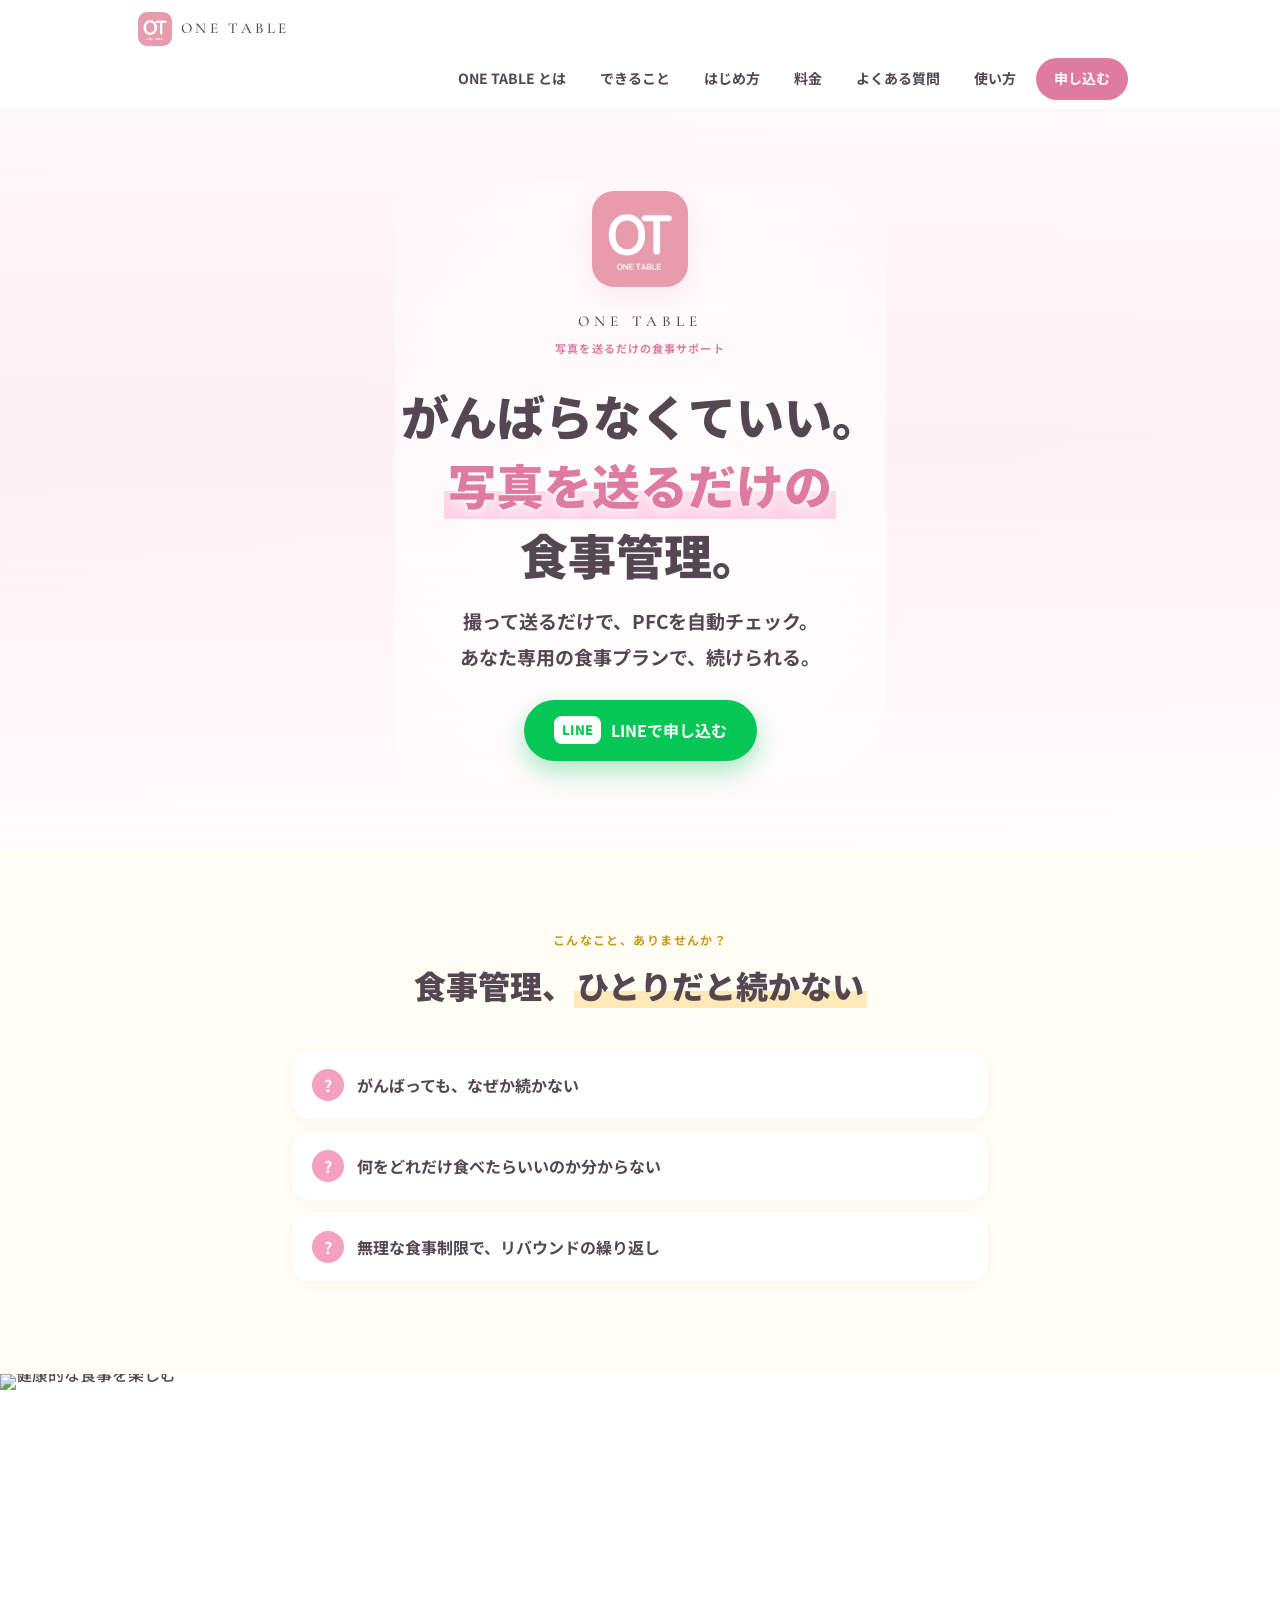
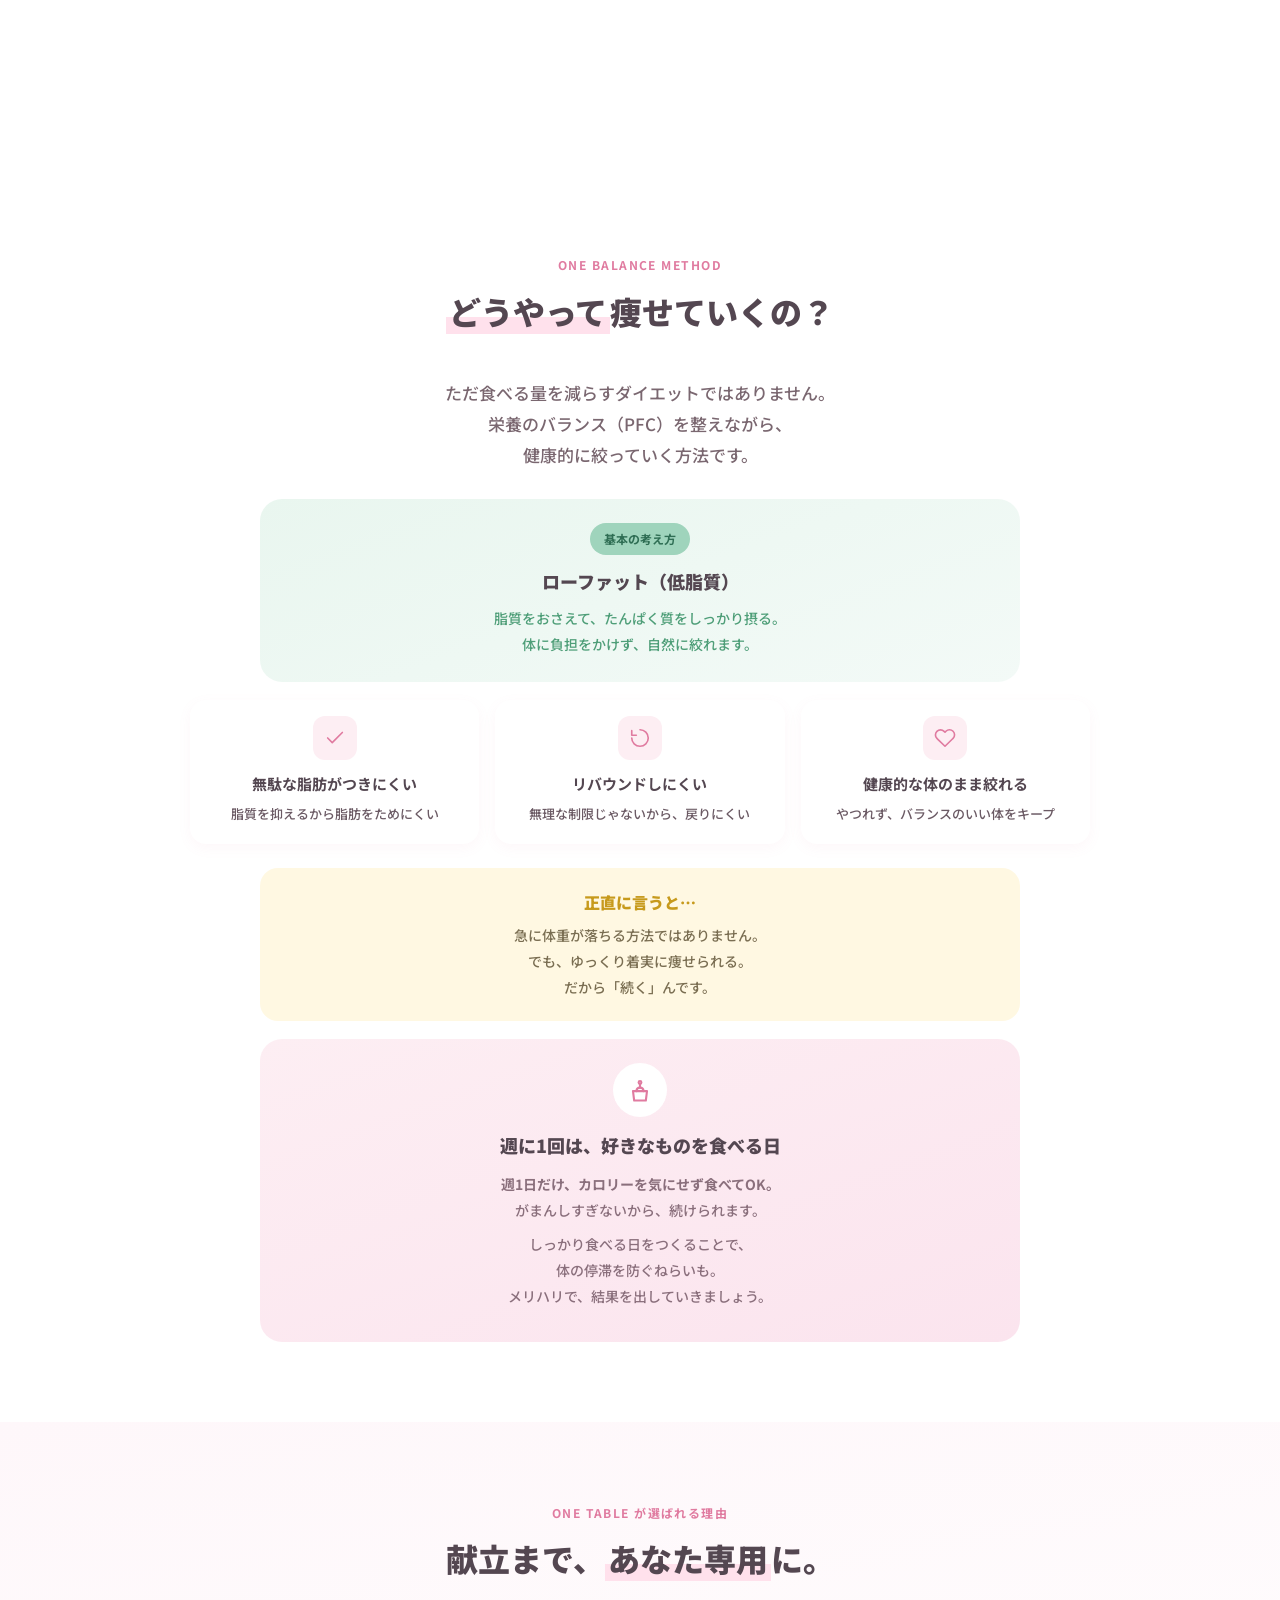
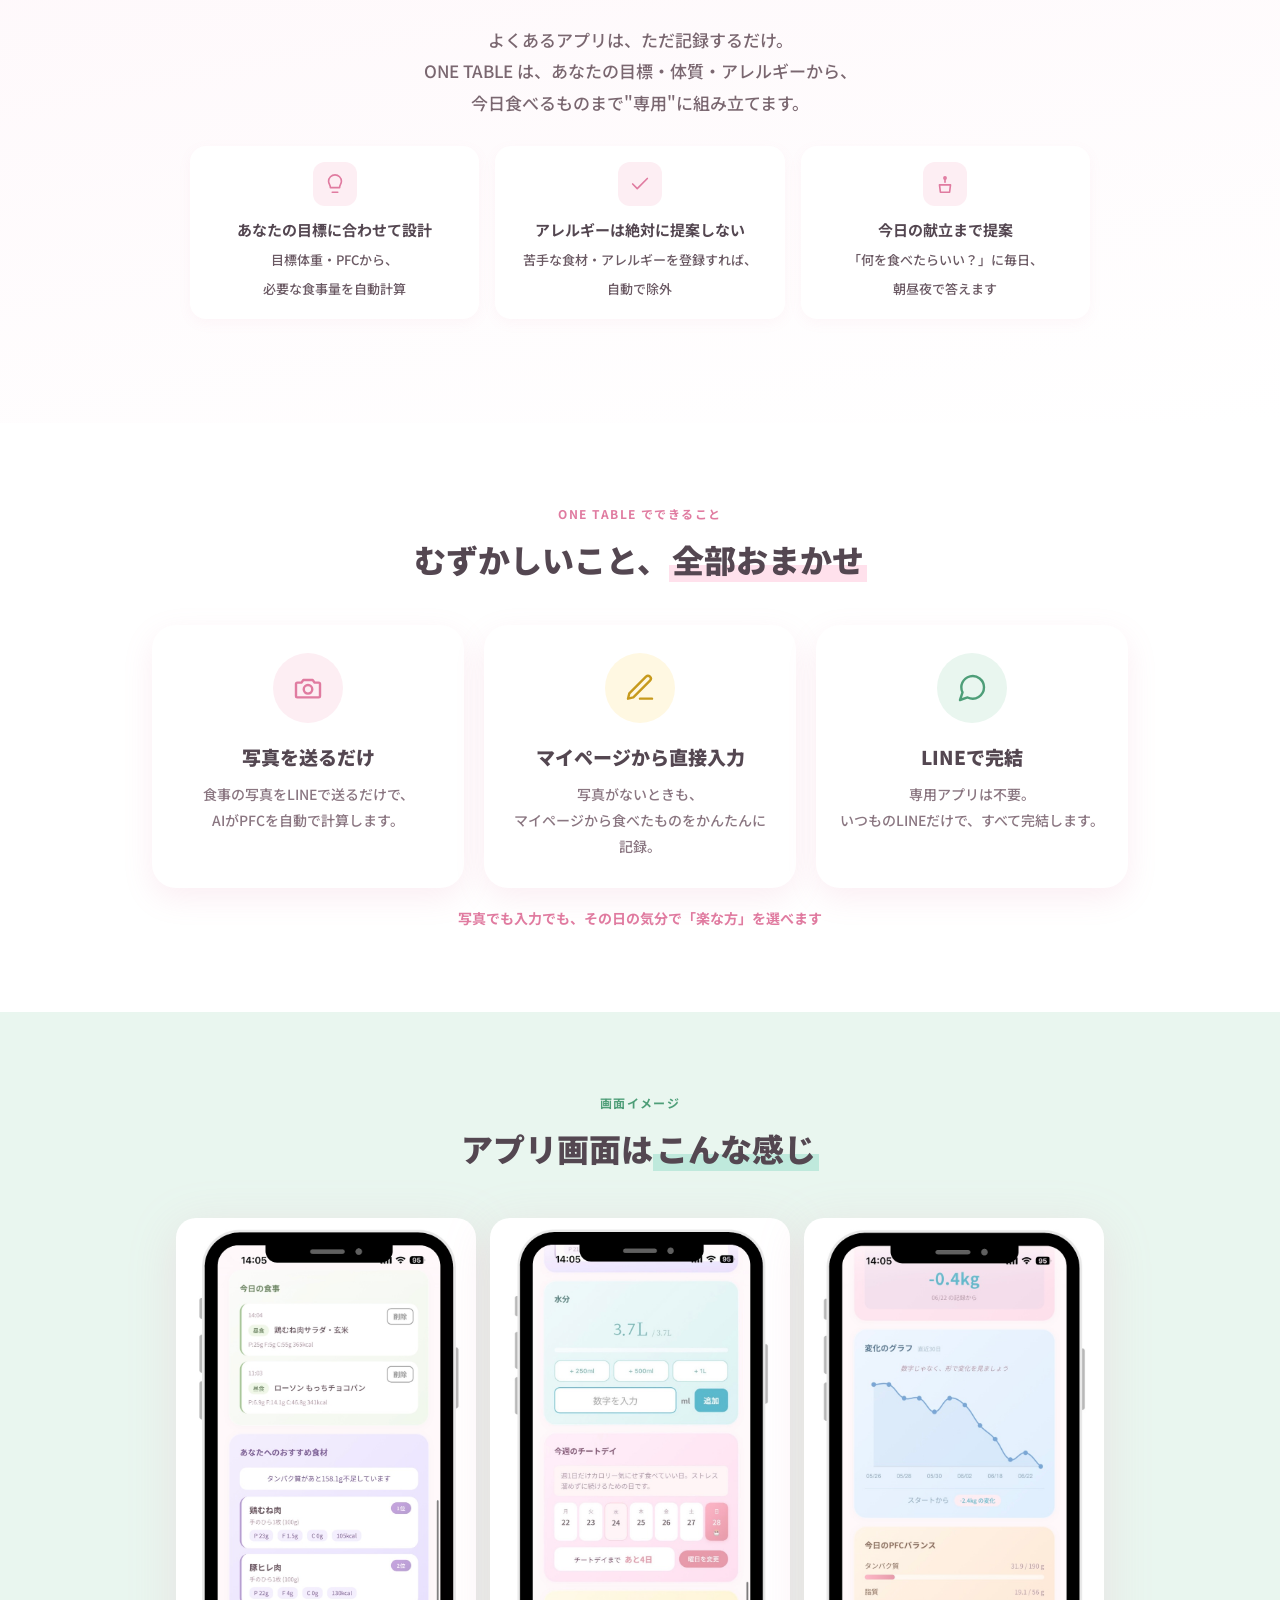
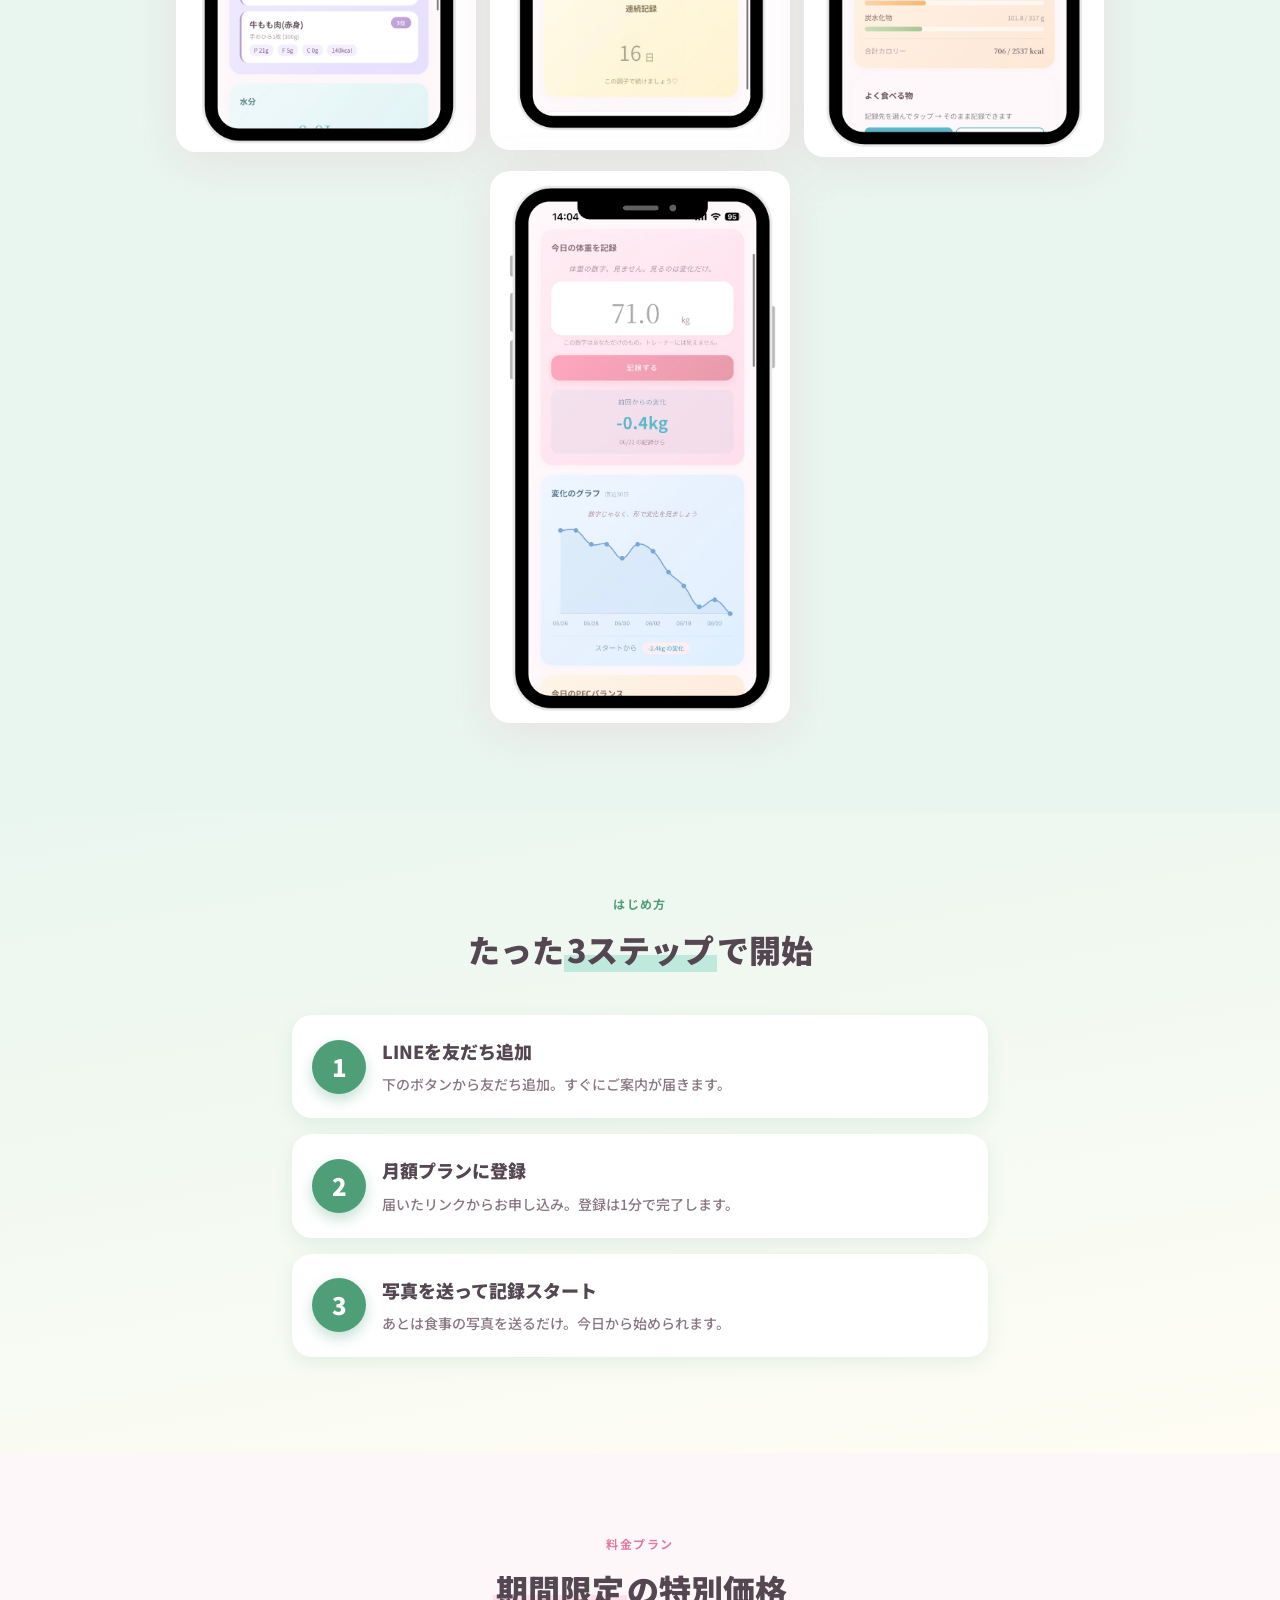
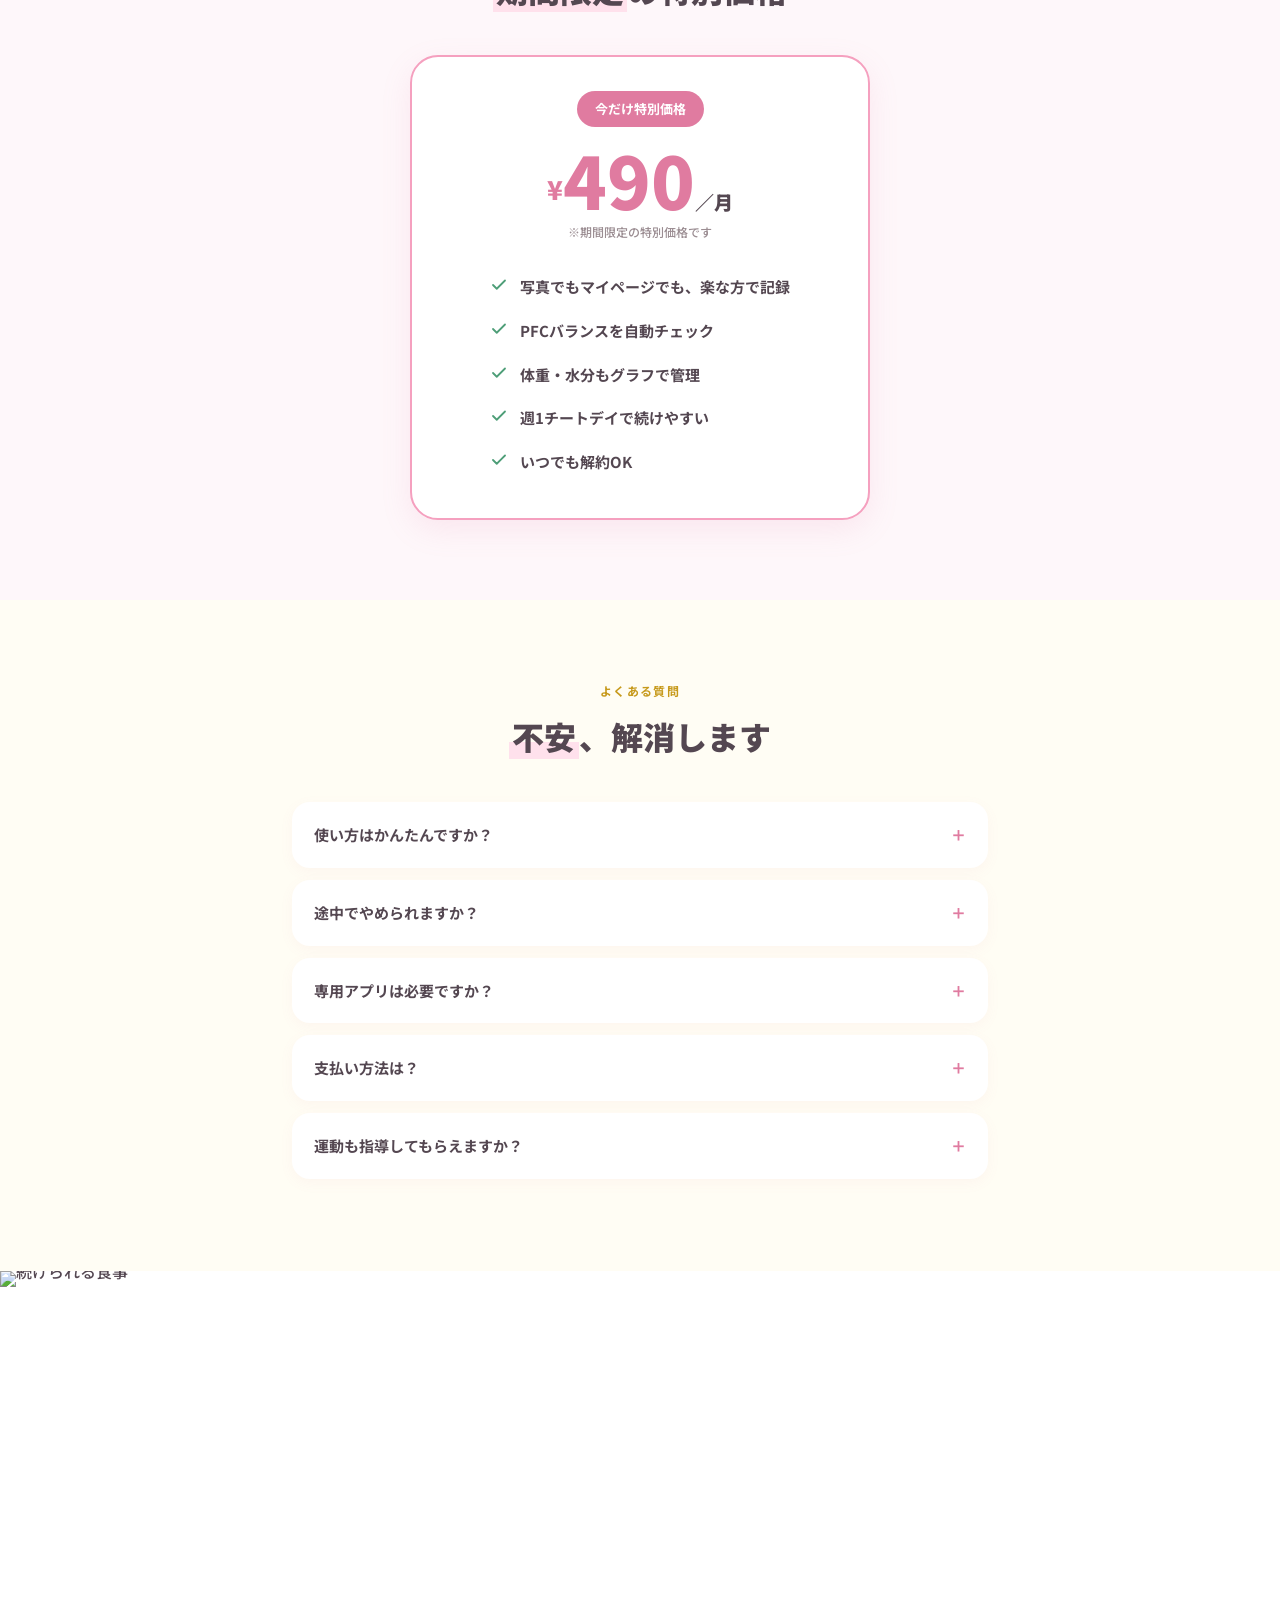
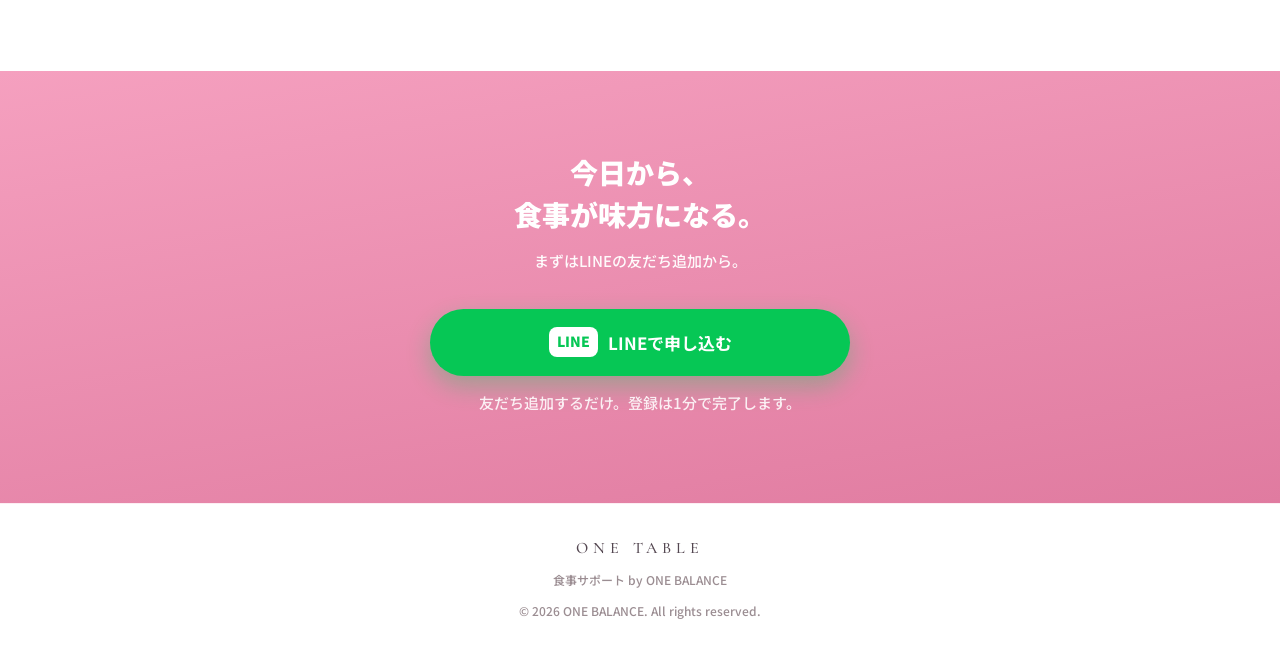
==== commit fb1d84d4: "Update lp.html" ====
--- a/lp.html
+++ b/lp.html
@@ -220,6 +220,7 @@
     <a href="#steps">はじめ方</a>
     <a href="#price">料金</a>
     <a href="#faq">よくある質問</a>
+    <a href="https://onebalanceyume-beep.github.io/onebalance-food-log/usage.html">使い方</a>
     <a href="#apply" class="apply">申し込む</a>
   </nav>
 </header>
@@ -392,6 +393,7 @@
   <div class="wrap">
     <span class="eyebrow">よくある質問</span>
     <h2 class="stitle"><span class="u">不安</span>、解消します</h2>
+    <details><summary>使い方はかんたんですか？</summary><p>はい、とてもかんたんです。あなたがやるのは「体重・食事・水分」を記録する3つだけ。あとは自動でグラフやアドバイスが出ます。<a href="https://onebalanceyume-beep.github.io/onebalance-food-log/usage.html" target="_blank" rel="noopener">▶ 使い方ページを見る</a></p></details>
     <details><summary>途中でやめられますか？</summary><p>はい、いつでも解約できます。LINEの「設定」からお手続きいただけ、違約金などは一切ありません。</p></details>
     <details><summary>専用アプリは必要ですか？</summary><p>必要ありません。いつもお使いのLINEがあれば大丈夫です。写真の記録もマイページの閲覧も、すべてLINEで完結します。</p></details>
     <details><summary>支払い方法は？</summary><p>クレジットカードでのお支払いです。お申し込み後、自動で毎月決済されます。</p></details>
